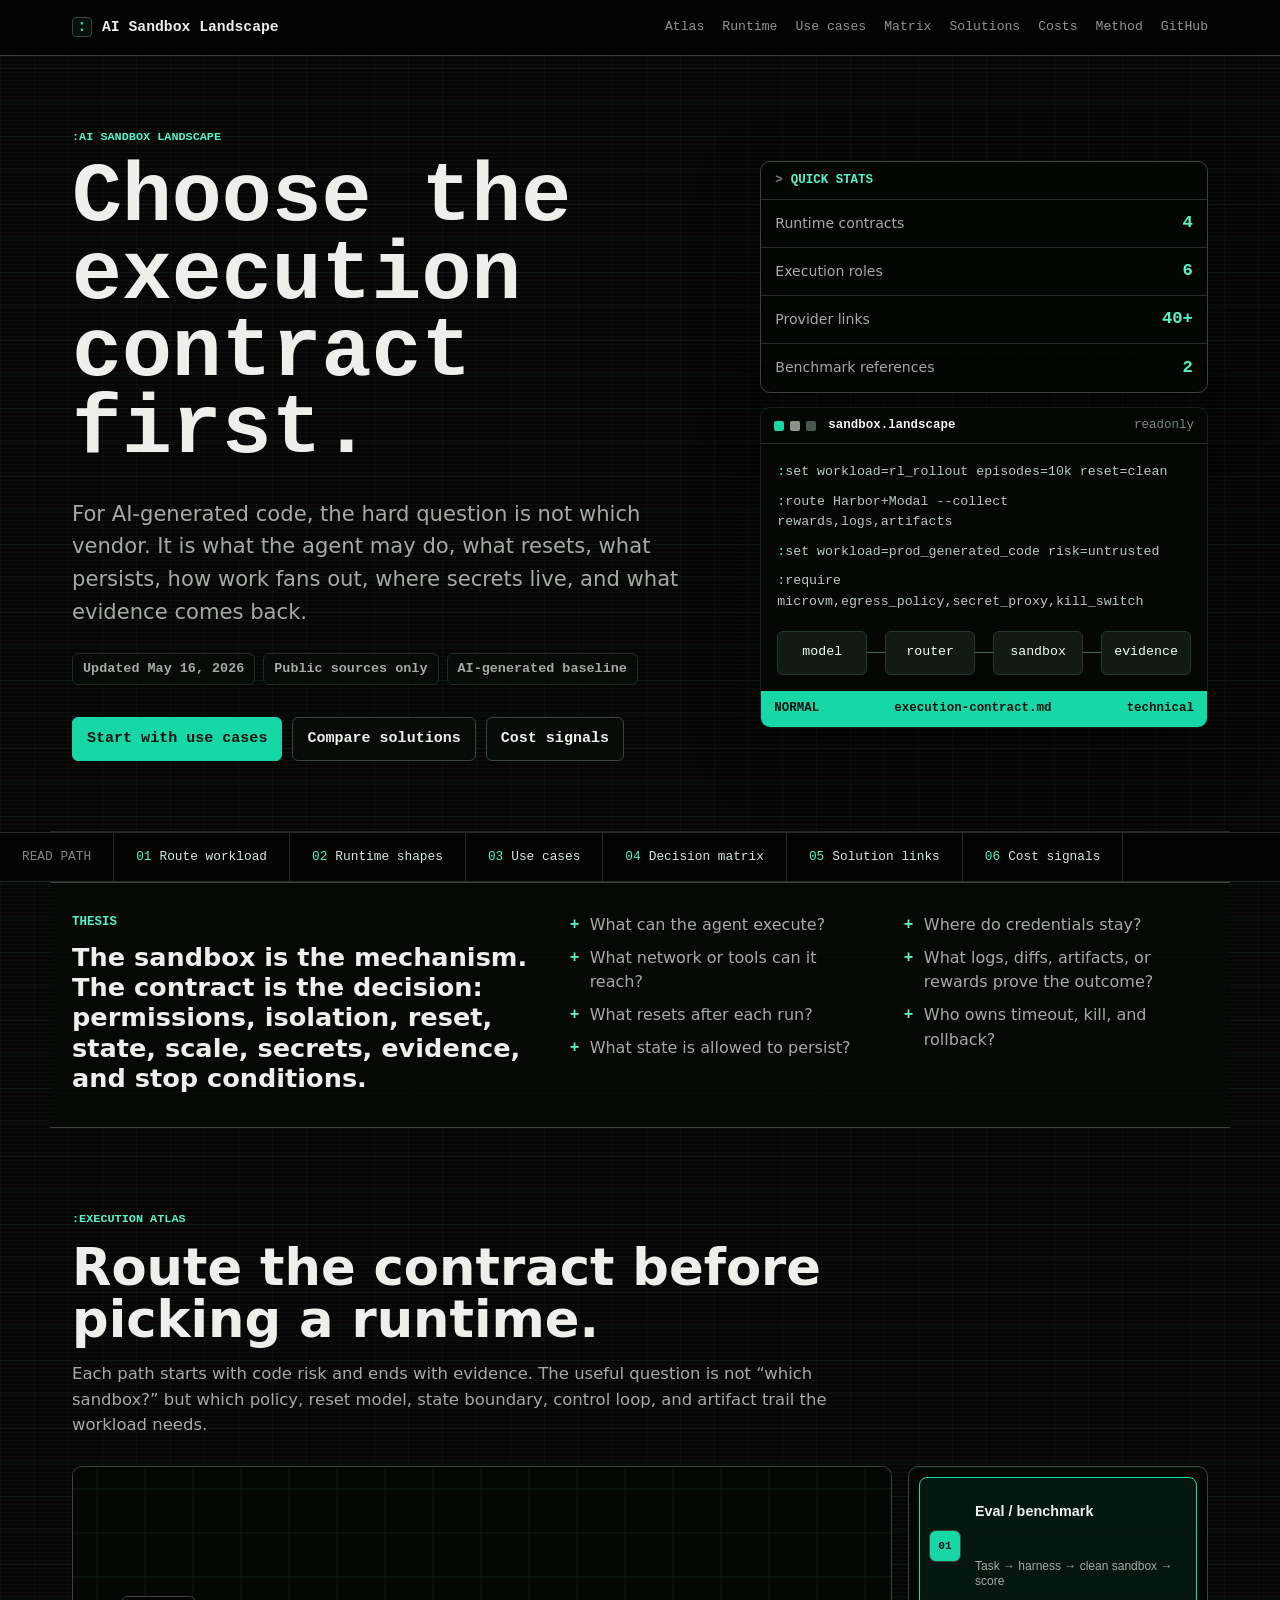
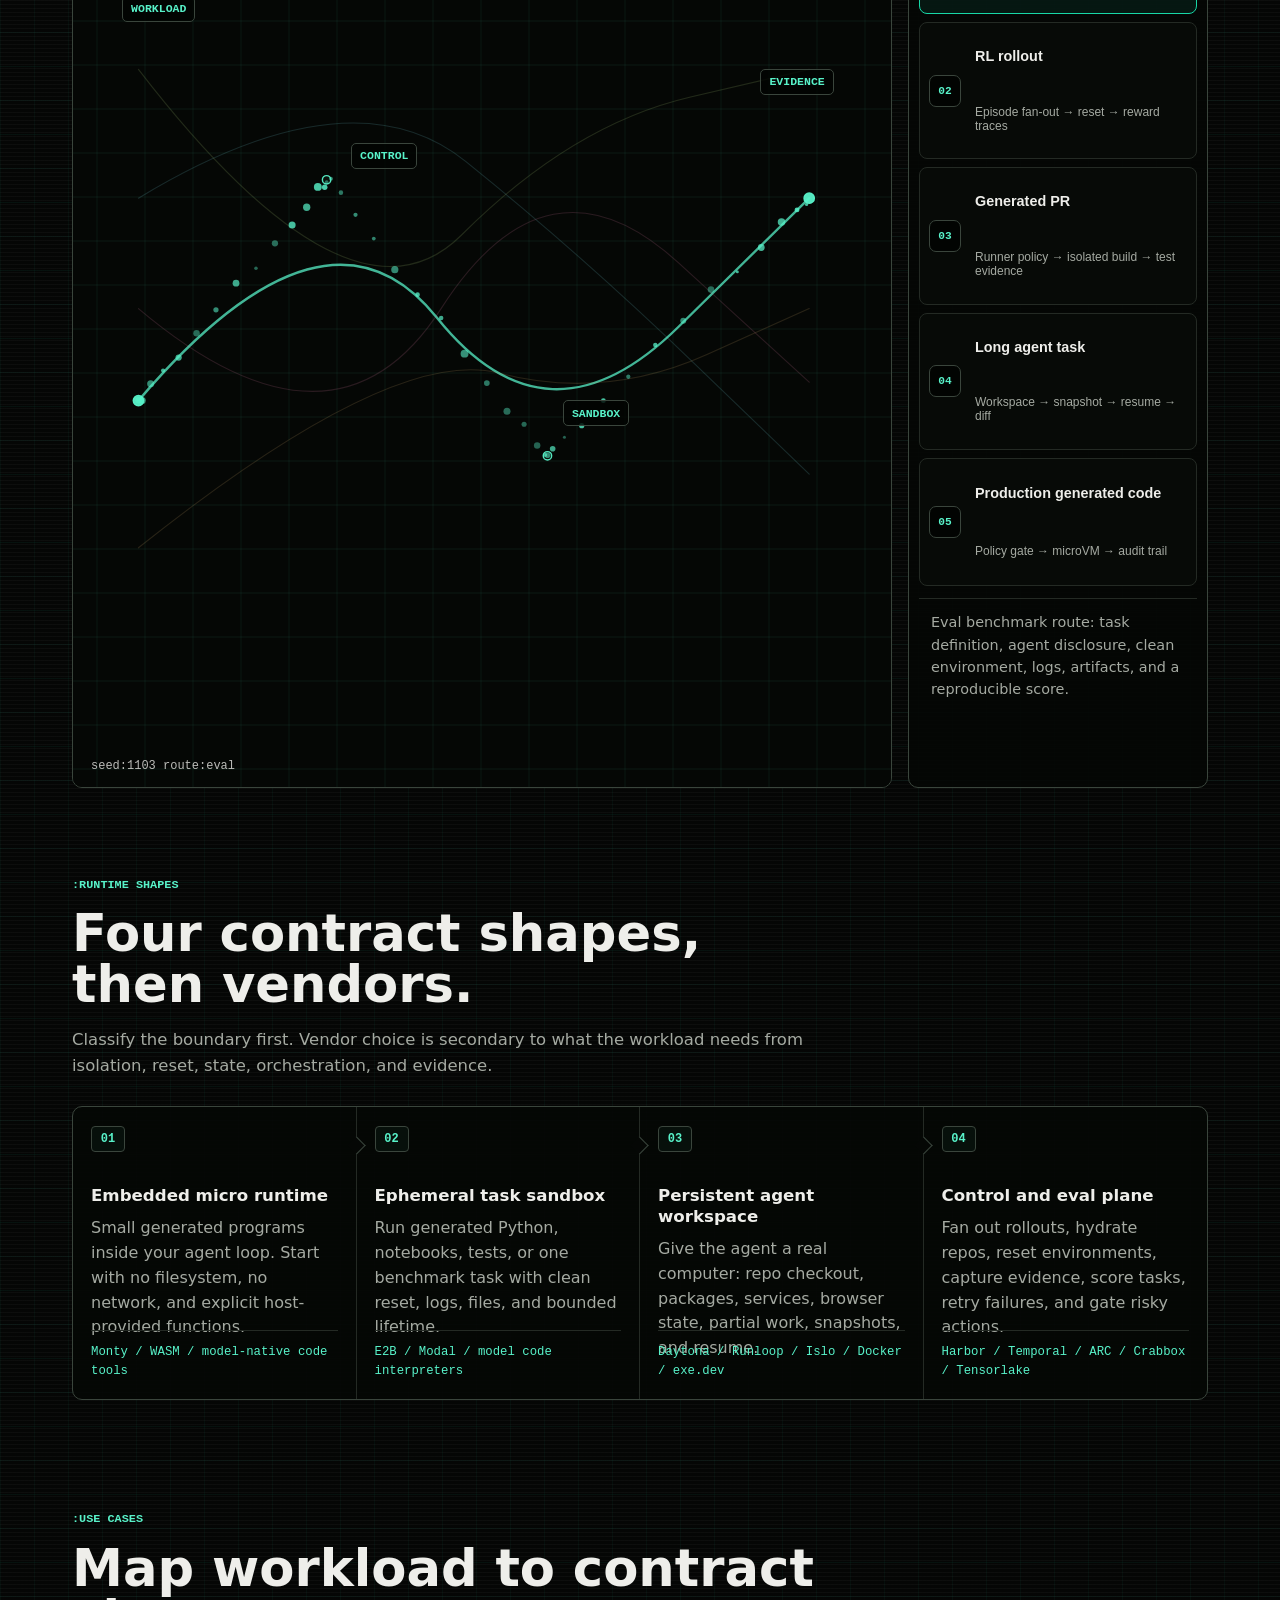
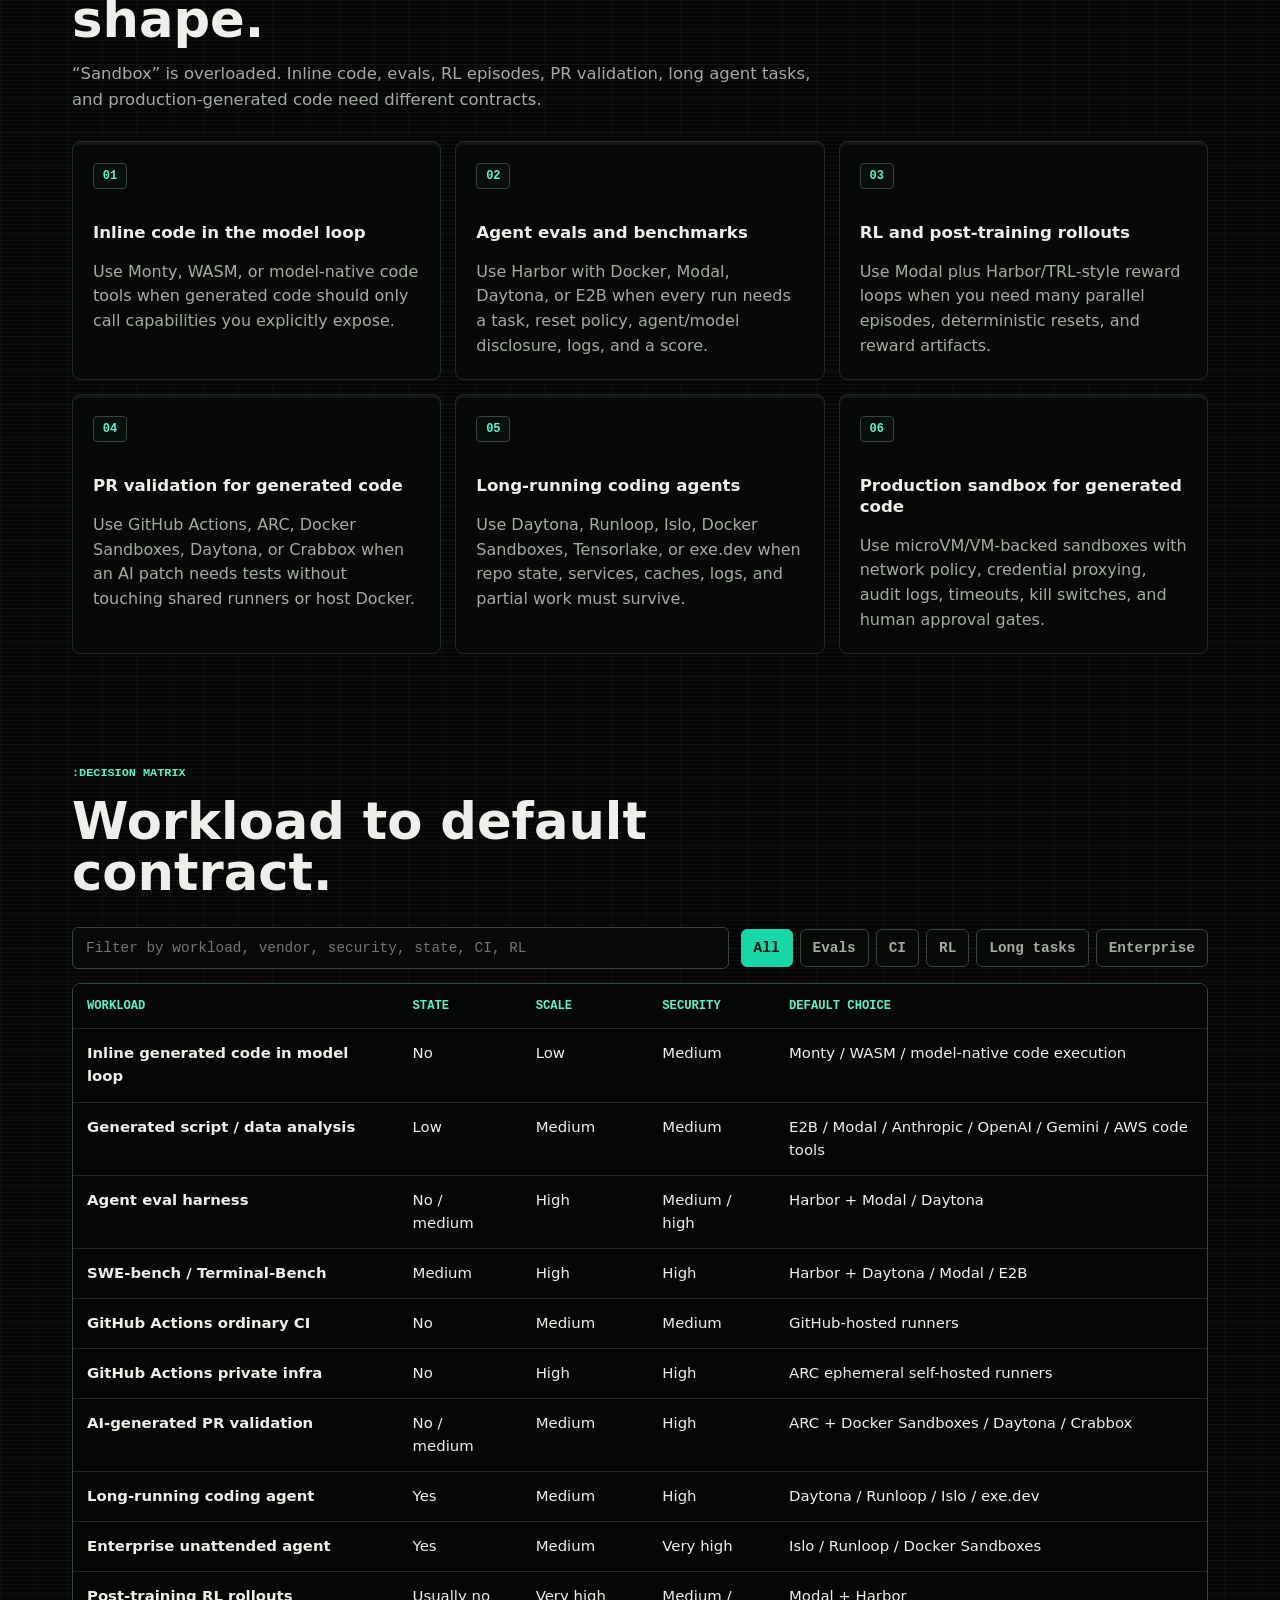
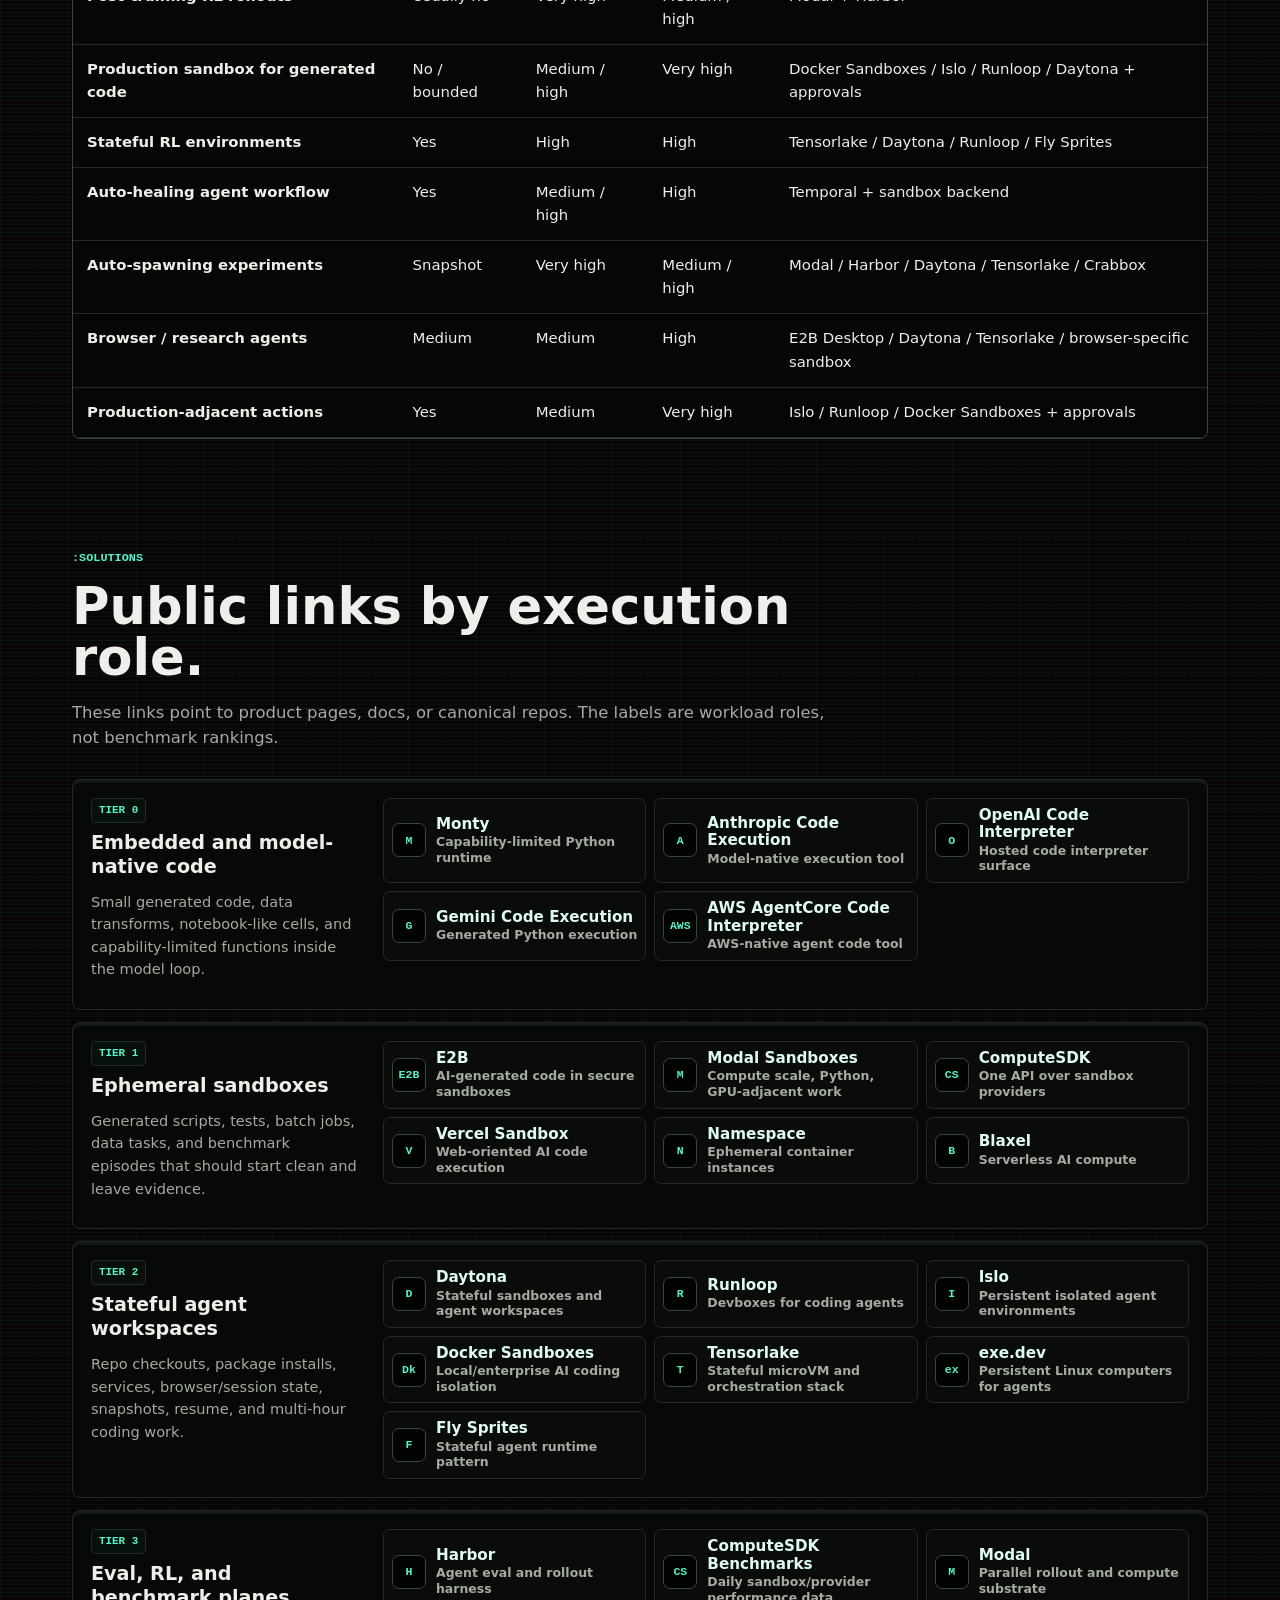
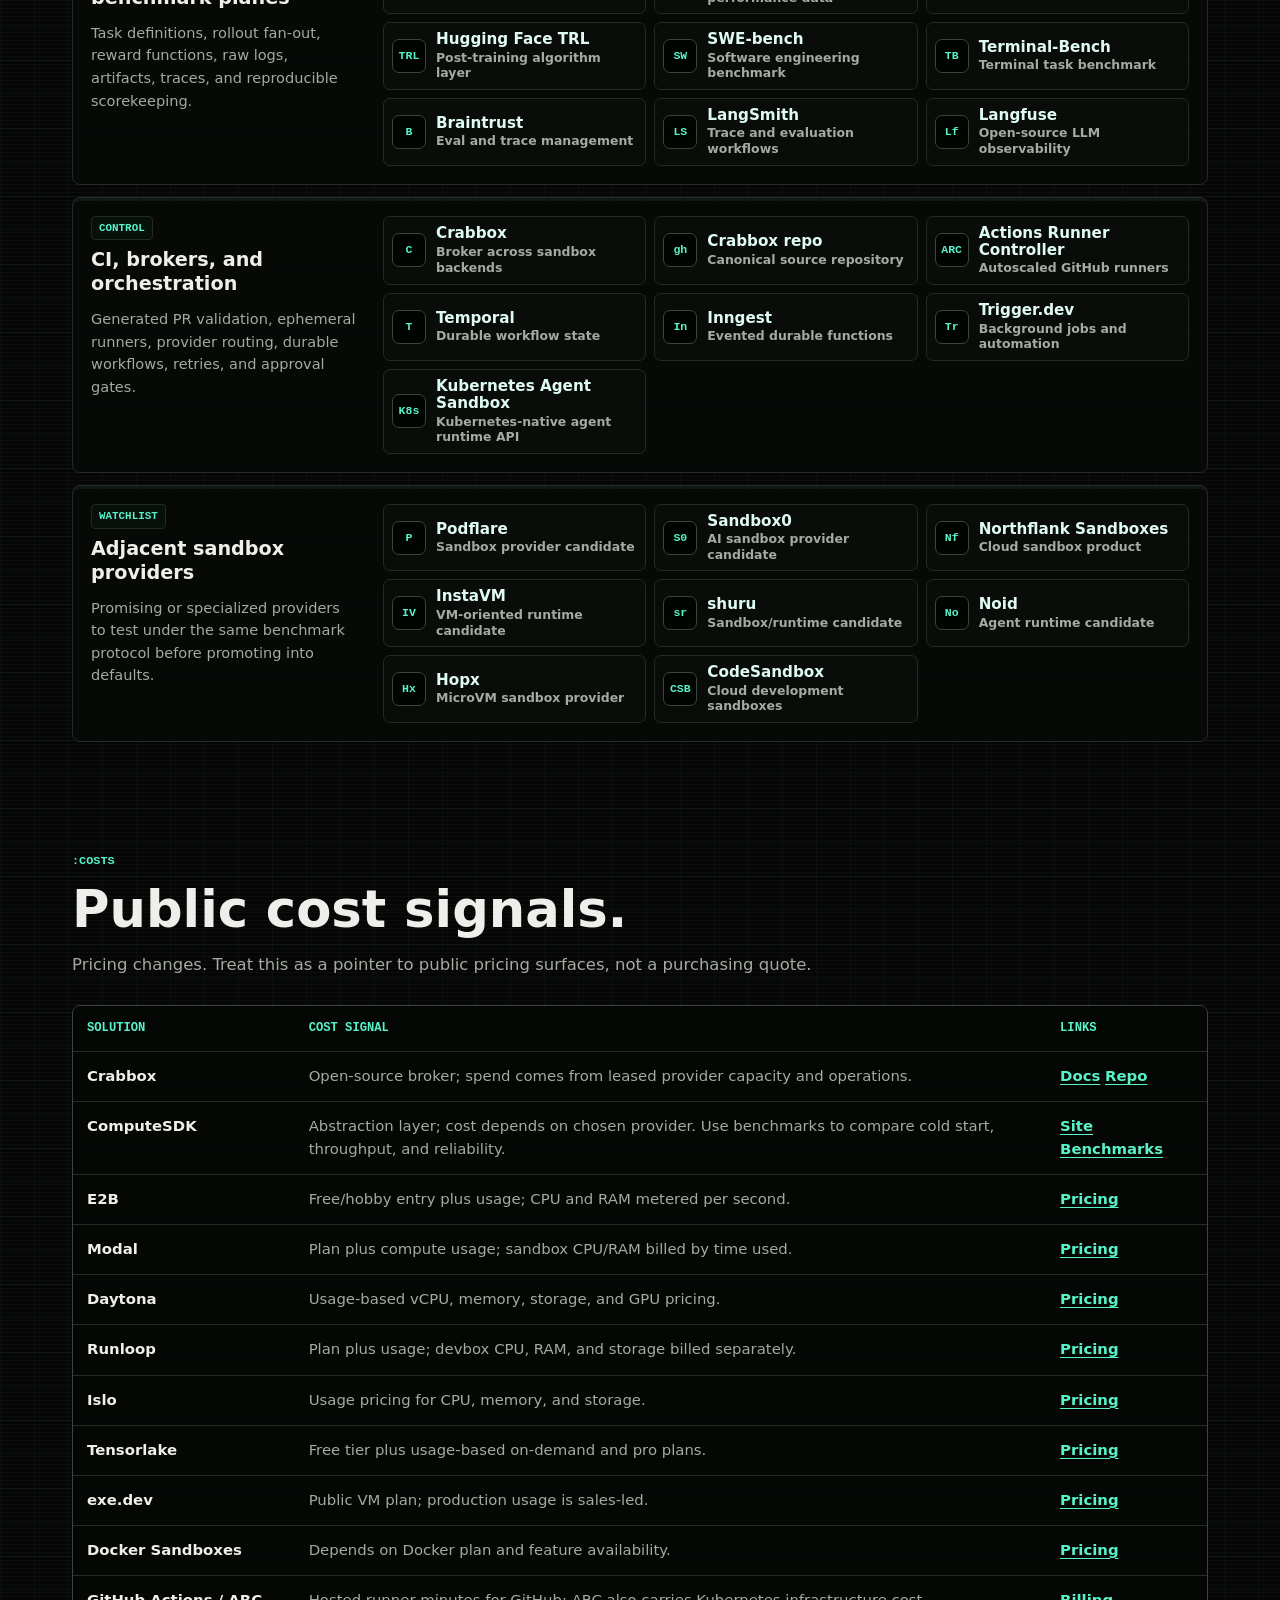
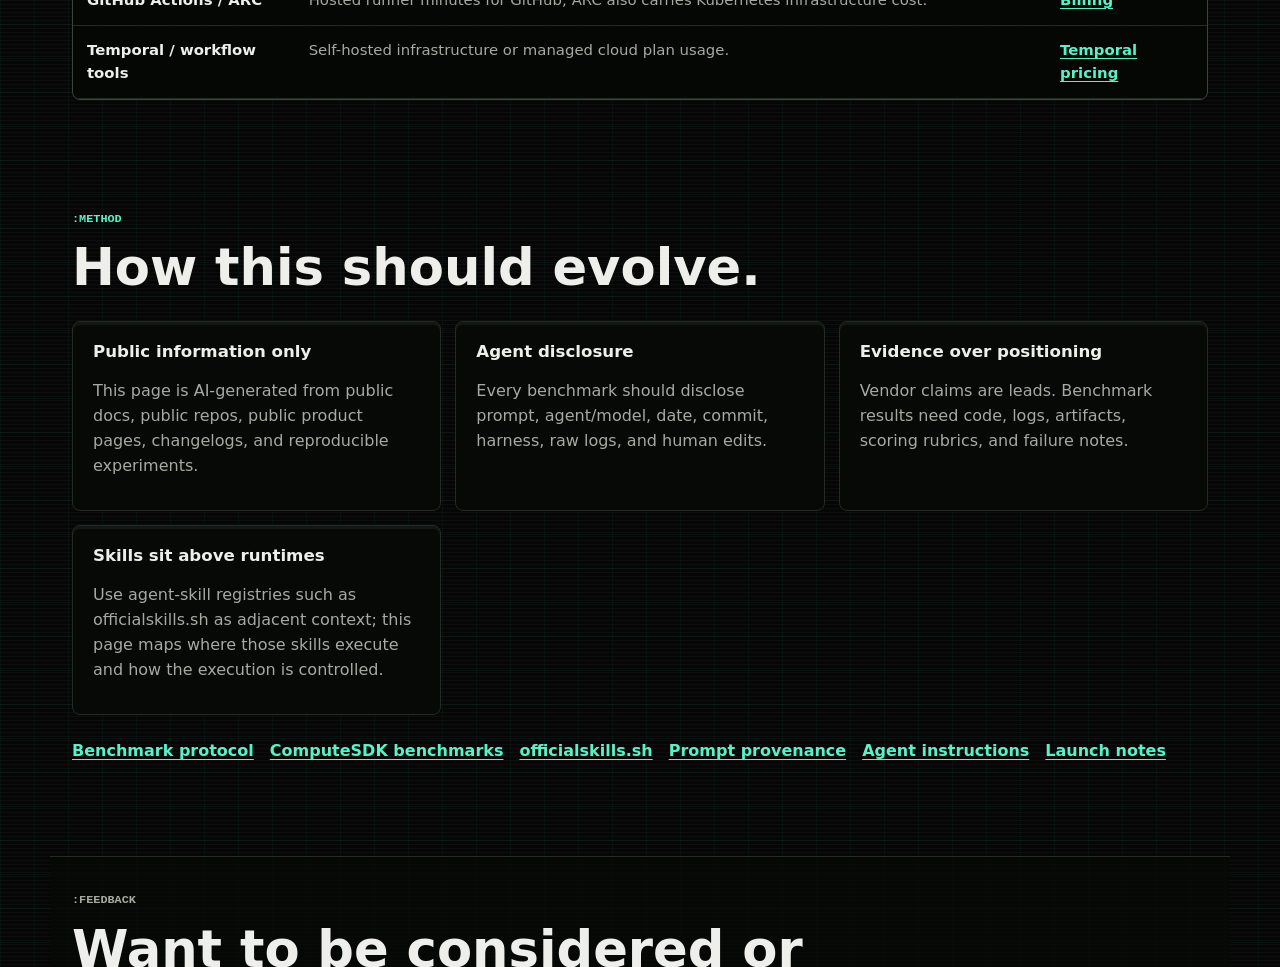
==== index.html @ 934322bd "Refine execution contract messaging" ====
<!doctype html>
<html lang="en">
  <head>
    <meta charset="utf-8">
    <meta name="viewport" content="width=device-width, initial-scale=1">
    <title>AI Sandbox Landscape</title>
    <meta
      name="description"
      content="A technical public-info guide to choosing AI sandbox infrastructure by execution contract: permissions, isolation, reset, state, scale, secrets, evidence, and stop conditions."
    >
    <meta property="og:title" content="AI Sandbox Landscape">
    <meta
      property="og:description"
      content="Choose the execution contract first: permissions, isolation, reset semantics, state, scale, secrets, evidence, and stop conditions."
    >
    <meta property="og:type" content="website">
    <meta name="twitter:card" content="summary_large_image">
    <meta name="theme-color" content="#050605">
    <link rel="icon" href="favicon.svg" type="image/svg+xml">
    <link rel="stylesheet" href="styles.css">
  </head>
  <body>
    <a class="skip-link" href="#use-cases">Skip to use cases</a>

    <header class="site-header">
      <nav class="nav" aria-label="Primary navigation">
        <a class="brand" href="#top" aria-label="AI Sandbox Landscape home">
          <span class="brand-mark" aria-hidden="true"></span>
          <span>AI Sandbox Landscape</span>
        </a>
        <div class="nav-links">
          <a href="#atlas">Atlas</a>
          <a href="#runtime-shapes">Runtime</a>
          <a href="#use-cases">Use cases</a>
          <a href="#matrix">Matrix</a>
          <a href="#solutions">Solutions</a>
          <a href="#costs">Costs</a>
          <a href="#method">Method</a>
          <a href="https://github.com/zozo123/sandbox-landscape" target="_blank" rel="noreferrer">GitHub</a>
        </div>
      </nav>
    </header>

    <main id="top">
      <section class="hero">
        <div class="hero-inner">
          <div class="hero-copy">
            <p class="kicker">AI Sandbox Landscape</p>
            <h1>Choose the execution contract first.</h1>
            <p class="lede">
              For AI-generated code, the hard question is not which vendor. It is what the
              agent may do, what resets, what persists, how work fans out, where secrets live,
              and what evidence comes back.
            </p>
            <div class="hero-meta" aria-label="Research scope">
              <span>Updated May 16, 2026</span>
              <span>Public sources only</span>
              <span>AI-generated baseline</span>
            </div>
            <div class="hero-actions" aria-label="Primary actions">
              <a class="button primary" href="#use-cases">Start with use cases</a>
              <a class="button" href="#solutions">Compare solutions</a>
              <a class="button" href="#costs">Cost signals</a>
            </div>
          </div>

          <div class="hero-side">
            <aside class="quick-panel" aria-label="Landscape stats">
              <div class="panel-title">Quick stats</div>
              <dl>
                <div>
                  <dt>Runtime contracts</dt>
                  <dd>4</dd>
                </div>
                <div>
                  <dt>Execution roles</dt>
                  <dd>6</dd>
                </div>
                <div>
                  <dt>Provider links</dt>
                  <dd>40+</dd>
                </div>
                <div>
                  <dt>Benchmark references</dt>
                  <dd>2</dd>
                </div>
              </dl>
            </aside>

            <aside class="hero-console" aria-label="Sandbox routing console">
              <div class="console-top">
                <span aria-hidden="true"></span>
                <strong>sandbox.landscape</strong>
                <em>readonly</em>
              </div>
              <div class="console-body">
                <p><span>:</span>set workload=rl_rollout episodes=10k reset=clean</p>
                <p><span>:</span>route Harbor+Modal --collect rewards,logs,artifacts</p>
                <p><span>:</span>set workload=prod_generated_code risk=untrusted</p>
                <p><span>:</span>require microvm,egress_policy,secret_proxy,kill_switch</p>
                <div class="console-graph" aria-hidden="true">
                  <span>model</span>
                  <i></i>
                  <span>router</span>
                  <i></i>
                  <span>sandbox</span>
                  <i></i>
                  <span>evidence</span>
                </div>
              </div>
              <div class="status-line">
                <span>NORMAL</span>
                <span>execution-contract.md</span>
                <span>technical</span>
              </div>
            </aside>
          </div>
        </div>
      </section>

      <section class="jump-strip" aria-label="Page route">
        <span>Read path</span>
        <a href="#atlas"><em>01</em> Route workload</a>
        <a href="#runtime-shapes"><em>02</em> Runtime shapes</a>
        <a href="#use-cases"><em>03</em> Use cases</a>
        <a href="#matrix"><em>04</em> Decision matrix</a>
        <a href="#solutions"><em>05</em> Solution links</a>
        <a href="#costs"><em>06</em> Cost signals</a>
      </section>

      <section class="principle">
        <div>
          <span>Thesis</span>
          <strong>The sandbox is the mechanism. The contract is the decision: permissions, isolation, reset, state, scale, secrets, evidence, and stop conditions.</strong>
        </div>
        <ul>
          <li>What can the agent execute?</li>
          <li>What network or tools can it reach?</li>
          <li>What resets after each run?</li>
          <li>What state is allowed to persist?</li>
          <li>Where do credentials stay?</li>
          <li>What logs, diffs, artifacts, or rewards prove the outcome?</li>
          <li>Who owns timeout, kill, and rollback?</li>
        </ul>
      </section>

      <section class="section atlas-section" id="atlas" aria-labelledby="atlas-title">
        <div class="section-heading">
          <p class="kicker">Execution atlas</p>
          <h2 id="atlas-title">Route the contract before picking a runtime.</h2>
          <p>Each path starts with code risk and ends with evidence. The useful question is not “which sandbox?” but which policy, reset model, state boundary, control loop, and artifact trail the workload needs.</p>
        </div>

        <div class="atlas-shell">
          <div class="atlas-visual">
            <canvas
              id="execution-atlas"
              width="1200"
              height="640"
              role="img"
              aria-label="Animated map showing workload routes through control, sandbox, and evidence layers."
            ></canvas>
            <div class="atlas-nodes" aria-hidden="true">
              <span class="atlas-node node-workload">workload</span>
              <span class="atlas-node node-control">control</span>
              <span class="atlas-node node-sandbox">sandbox</span>
              <span class="atlas-node node-evidence">evidence</span>
            </div>
          </div>

          <div class="atlas-controls" aria-label="Execution atlas routes">
            <button class="atlas-route active" type="button" data-route="eval" aria-pressed="true">
              <span>01</span>
              <strong>Eval / benchmark</strong>
              <small>Task → harness → clean sandbox → score</small>
            </button>
            <button class="atlas-route" type="button" data-route="rl" aria-pressed="false">
              <span>02</span>
              <strong>RL rollout</strong>
              <small>Episode fan-out → reset → reward traces</small>
            </button>
            <button class="atlas-route" type="button" data-route="pr" aria-pressed="false">
              <span>03</span>
              <strong>Generated PR</strong>
              <small>Runner policy → isolated build → test evidence</small>
            </button>
            <button class="atlas-route" type="button" data-route="long" aria-pressed="false">
              <span>04</span>
              <strong>Long agent task</strong>
              <small>Workspace → snapshot → resume → diff</small>
            </button>
            <button class="atlas-route" type="button" data-route="prod" aria-pressed="false">
              <span>05</span>
              <strong>Production generated code</strong>
              <small>Policy gate → microVM → audit trail</small>
            </button>
            <p id="atlas-summary" class="atlas-summary" aria-live="polite">
              Eval benchmark route: task definition, agent disclosure, clean environment, logs, artifacts, and a reproducible score.
            </p>
          </div>
        </div>
      </section>

      <section class="section compact-section" id="runtime-shapes" aria-labelledby="runtime-shapes-title">
        <div class="section-heading">
          <p class="kicker">Runtime shapes</p>
          <h2 id="runtime-shapes-title">Four contract shapes, then vendors.</h2>
          <p>Classify the boundary first. Vendor choice is secondary to what the workload needs from isolation, reset, state, orchestration, and evidence.</p>
        </div>

        <div class="runtime-map" aria-label="Sandbox category map">
          <article>
            <span class="node-label">01</span>
            <h3>Embedded micro runtime</h3>
            <p>Small generated programs inside your agent loop. Start with no filesystem, no network, and explicit host-provided functions.</p>
            <code>Monty / WASM / model-native code tools</code>
          </article>
          <article>
            <span class="node-label">02</span>
            <h3>Ephemeral task sandbox</h3>
            <p>Run generated Python, notebooks, tests, or one benchmark task with clean reset, logs, files, and bounded lifetime.</p>
            <code>E2B / Modal / model code interpreters</code>
          </article>
          <article>
            <span class="node-label">03</span>
            <h3>Persistent agent workspace</h3>
            <p>Give the agent a real computer: repo checkout, packages, services, browser state, partial work, snapshots, and resume.</p>
            <code>Daytona / Runloop / Islo / Docker / exe.dev</code>
          </article>
          <article>
            <span class="node-label">04</span>
            <h3>Control and eval plane</h3>
            <p>Fan out rollouts, hydrate repos, reset environments, capture evidence, score tasks, retry failures, and gate risky actions.</p>
            <code>Harbor / Temporal / ARC / Crabbox / Tensorlake</code>
          </article>
        </div>
      </section>

      <section class="section" id="use-cases" aria-labelledby="use-cases-title">
        <div class="section-heading">
          <p class="kicker">Use cases</p>
          <h2 id="use-cases-title">Map workload to contract shape.</h2>
          <p>“Sandbox” is overloaded. Inline code, evals, RL episodes, PR validation, long agent tasks, and production-generated code need different contracts.</p>
        </div>

        <div class="use-case-grid">
          <article>
            <span>01</span>
            <h3>Inline code in the model loop</h3>
            <p>Use Monty, WASM, or model-native code tools when generated code should only call capabilities you explicitly expose.</p>
          </article>
          <article>
            <span>02</span>
            <h3>Agent evals and benchmarks</h3>
            <p>Use Harbor with Docker, Modal, Daytona, or E2B when every run needs a task, reset policy, agent/model disclosure, logs, and a score.</p>
          </article>
          <article>
            <span>03</span>
            <h3>RL and post-training rollouts</h3>
            <p>Use Modal plus Harbor/TRL-style reward loops when you need many parallel episodes, deterministic resets, and reward artifacts.</p>
          </article>
          <article>
            <span>04</span>
            <h3>PR validation for generated code</h3>
            <p>Use GitHub Actions, ARC, Docker Sandboxes, Daytona, or Crabbox when an AI patch needs tests without touching shared runners or host Docker.</p>
          </article>
          <article>
            <span>05</span>
            <h3>Long-running coding agents</h3>
            <p>Use Daytona, Runloop, Islo, Docker Sandboxes, Tensorlake, or exe.dev when repo state, services, caches, logs, and partial work must survive.</p>
          </article>
          <article>
            <span>06</span>
            <h3>Production sandbox for generated code</h3>
            <p>Use microVM/VM-backed sandboxes with network policy, credential proxying, audit logs, timeouts, kill switches, and human approval gates.</p>
          </article>
        </div>
      </section>

      <section class="section" id="matrix" aria-labelledby="matrix-title">
        <div class="section-heading">
          <p class="kicker">Decision matrix</p>
          <h2 id="matrix-title">Workload to default contract.</h2>
        </div>

        <div class="matrix-controls" aria-label="Matrix controls">
          <label class="search-label" for="matrix-search">Filter</label>
          <input id="matrix-search" type="search" placeholder="Filter by workload, vendor, security, state, CI, RL">
          <div class="filter-buttons" role="group" aria-label="Preset filters">
            <button class="filter active" type="button" data-filter="all" aria-pressed="true">All</button>
            <button class="filter" type="button" data-filter="eval" aria-pressed="false">Evals</button>
            <button class="filter" type="button" data-filter="ci" aria-pressed="false">CI</button>
            <button class="filter" type="button" data-filter="rl" aria-pressed="false">RL</button>
            <button class="filter" type="button" data-filter="long" aria-pressed="false">Long tasks</button>
            <button class="filter" type="button" data-filter="enterprise" aria-pressed="false">Enterprise</button>
          </div>
        </div>

        <div class="table-wrap" tabindex="0" aria-label="Scrollable workload decision matrix">
          <table class="decision-table">
            <thead>
              <tr>
                <th scope="col">Workload</th>
                <th scope="col">State</th>
                <th scope="col">Scale</th>
                <th scope="col">Security</th>
                <th scope="col">Default choice</th>
              </tr>
            </thead>
            <tbody id="matrix-body">
              <tr data-tags="code interpreter wasm">
                <td>Inline generated code in model loop</td>
                <td>No</td>
                <td>Low</td>
                <td>Medium</td>
                <td>Monty / WASM / model-native code execution</td>
              </tr>
              <tr data-tags="code interpreter data analysis">
                <td>Generated script / data analysis</td>
                <td>Low</td>
                <td>Medium</td>
                <td>Medium</td>
                <td>E2B / Modal / Anthropic / OpenAI / Gemini / AWS code tools</td>
              </tr>
              <tr data-tags="eval agent benchmark harbor modal daytona">
                <td>Agent eval harness</td>
                <td>No / medium</td>
                <td>High</td>
                <td>Medium / high</td>
                <td>Harbor + Modal / Daytona</td>
              </tr>
              <tr data-tags="eval swe terminal bench">
                <td>SWE-bench / Terminal-Bench</td>
                <td>Medium</td>
                <td>High</td>
                <td>High</td>
                <td>Harbor + Daytona / Modal / E2B</td>
              </tr>
              <tr data-tags="ci github actions">
                <td>GitHub Actions ordinary CI</td>
                <td>No</td>
                <td>Medium</td>
                <td>Medium</td>
                <td>GitHub-hosted runners</td>
              </tr>
              <tr data-tags="ci github actions arc private">
                <td>GitHub Actions private infra</td>
                <td>No</td>
                <td>High</td>
                <td>High</td>
                <td>ARC ephemeral self-hosted runners</td>
              </tr>
              <tr data-tags="ci pr validation docker daytona crabbox">
                <td>AI-generated PR validation</td>
                <td>No / medium</td>
                <td>Medium</td>
                <td>High</td>
                <td>ARC + Docker Sandboxes / Daytona / Crabbox</td>
              </tr>
              <tr data-tags="long coding agent daytona runloop islo exe">
                <td>Long-running coding agent</td>
                <td>Yes</td>
                <td>Medium</td>
                <td>High</td>
                <td>Daytona / Runloop / Islo / exe.dev</td>
              </tr>
              <tr data-tags="enterprise unattended agent islo runloop docker">
                <td>Enterprise unattended agent</td>
                <td>Yes</td>
                <td>Medium</td>
                <td>Very high</td>
                <td>Islo / Runloop / Docker Sandboxes</td>
              </tr>
              <tr data-tags="rl post training rollout modal harbor">
                <td>Post-training RL rollouts</td>
                <td>Usually no</td>
                <td>Very high</td>
                <td>Medium / high</td>
                <td>Modal + Harbor</td>
              </tr>
              <tr data-tags="enterprise production generated code sandbox egress secrets microvm">
                <td>Production sandbox for generated code</td>
                <td>No / bounded</td>
                <td>Medium / high</td>
                <td>Very high</td>
                <td>Docker Sandboxes / Islo / Runloop / Daytona + approvals</td>
              </tr>
              <tr data-tags="rl stateful tensorlake daytona runloop fly sprites">
                <td>Stateful RL environments</td>
                <td>Yes</td>
                <td>High</td>
                <td>High</td>
                <td>Tensorlake / Daytona / Runloop / Fly Sprites</td>
              </tr>
              <tr data-tags="long auto healing temporal">
                <td>Auto-healing agent workflow</td>
                <td>Yes</td>
                <td>Medium / high</td>
                <td>High</td>
                <td>Temporal + sandbox backend</td>
              </tr>
              <tr data-tags="eval rl spawning experiments modal harbor daytona tensorlake crabbox">
                <td>Auto-spawning experiments</td>
                <td>Snapshot</td>
                <td>Very high</td>
                <td>Medium / high</td>
                <td>Modal / Harbor / Daytona / Tensorlake / Crabbox</td>
              </tr>
              <tr data-tags="long browser research e2b desktop daytona tensorlake">
                <td>Browser / research agents</td>
                <td>Medium</td>
                <td>Medium</td>
                <td>High</td>
                <td>E2B Desktop / Daytona / Tensorlake / browser-specific sandbox</td>
              </tr>
              <tr data-tags="enterprise production adjacent approvals">
                <td>Production-adjacent actions</td>
                <td>Yes</td>
                <td>Medium</td>
                <td>Very high</td>
                <td>Islo / Runloop / Docker Sandboxes + approvals</td>
              </tr>
            </tbody>
          </table>
        </div>
      </section>

      <section class="section" id="solutions" aria-labelledby="solutions-title">
        <div class="section-heading">
          <p class="kicker">Solutions</p>
          <h2 id="solutions-title">Public links by execution role.</h2>
          <p>These links point to product pages, docs, or canonical repos. The labels are workload roles, not benchmark rankings.</p>
        </div>

        <div class="solution-grid">
          <article>
            <span class="tier-label">Tier 0</span>
            <h3>Embedded and model-native code</h3>
            <p>Small generated code, data transforms, notebook-like cells, and capability-limited functions inside the model loop.</p>
            <div class="vendor-list">
              <a class="vendor-item" href="https://pydantic.dev/articles/pydantic-monty" target="_blank" rel="noreferrer">
                <span class="vendor-mark">M</span>
                <span class="vendor-text"><strong>Monty</strong><small>Capability-limited Python runtime</small></span>
              </a>
              <a class="vendor-item" href="https://docs.anthropic.com/en/docs/agents-and-tools/tool-use/code-execution-tool" target="_blank" rel="noreferrer">
                <span class="vendor-mark">A</span>
                <span class="vendor-text"><strong>Anthropic Code Execution</strong><small>Model-native execution tool</small></span>
              </a>
              <a class="vendor-item" href="https://platform.openai.com/docs/guides/tools-code-interpreter" target="_blank" rel="noreferrer">
                <span class="vendor-mark">O</span>
                <span class="vendor-text"><strong>OpenAI Code Interpreter</strong><small>Hosted code interpreter surface</small></span>
              </a>
              <a class="vendor-item" href="https://ai.google.dev/gemini-api/docs/code-execution" target="_blank" rel="noreferrer">
                <span class="vendor-mark">G</span>
                <span class="vendor-text"><strong>Gemini Code Execution</strong><small>Generated Python execution</small></span>
              </a>
              <a class="vendor-item" href="https://docs.aws.amazon.com/bedrock-agentcore/latest/devguide/code-interpreter-tool.html" target="_blank" rel="noreferrer">
                <span class="vendor-mark">AWS</span>
                <span class="vendor-text"><strong>AWS AgentCore Code Interpreter</strong><small>AWS-native agent code tool</small></span>
              </a>
            </div>
          </article>

          <article>
            <span class="tier-label">Tier 1</span>
            <h3>Ephemeral sandboxes</h3>
            <p>Generated scripts, tests, batch jobs, data tasks, and benchmark episodes that should start clean and leave evidence.</p>
            <div class="vendor-list">
              <a class="vendor-item" href="https://e2b.dev/" target="_blank" rel="noreferrer">
                <span class="vendor-mark">E2B</span>
                <span class="vendor-text"><strong>E2B</strong><small>AI-generated code in secure sandboxes</small></span>
              </a>
              <a class="vendor-item" href="https://modal.com/products/sandboxes" target="_blank" rel="noreferrer">
                <span class="vendor-mark">M</span>
                <span class="vendor-text"><strong>Modal Sandboxes</strong><small>Compute scale, Python, GPU-adjacent work</small></span>
              </a>
              <a class="vendor-item" href="https://www.computesdk.com/" target="_blank" rel="noreferrer">
                <span class="vendor-mark">CS</span>
                <span class="vendor-text"><strong>ComputeSDK</strong><small>One API over sandbox providers</small></span>
              </a>
              <a class="vendor-item" href="https://www.computesdk.com/providers/vercel/" target="_blank" rel="noreferrer">
                <span class="vendor-mark">V</span>
                <span class="vendor-text"><strong>Vercel Sandbox</strong><small>Web-oriented AI code execution</small></span>
              </a>
              <a class="vendor-item" href="https://www.computesdk.com/providers/namespace/" target="_blank" rel="noreferrer">
                <span class="vendor-mark">N</span>
                <span class="vendor-text"><strong>Namespace</strong><small>Ephemeral container instances</small></span>
              </a>
              <a class="vendor-item" href="https://www.computesdk.com/providers/blaxel/" target="_blank" rel="noreferrer">
                <span class="vendor-mark">B</span>
                <span class="vendor-text"><strong>Blaxel</strong><small>Serverless AI compute</small></span>
              </a>
            </div>
          </article>

          <article>
            <span class="tier-label">Tier 2</span>
            <h3>Stateful agent workspaces</h3>
            <p>Repo checkouts, package installs, services, browser/session state, snapshots, resume, and multi-hour coding work.</p>
            <div class="vendor-list">
              <a class="vendor-item" href="https://www.daytona.io/" target="_blank" rel="noreferrer">
                <span class="vendor-mark">D</span>
                <span class="vendor-text"><strong>Daytona</strong><small>Stateful sandboxes and agent workspaces</small></span>
              </a>
              <a class="vendor-item" href="https://www.runloop.ai/" target="_blank" rel="noreferrer">
                <span class="vendor-mark">R</span>
                <span class="vendor-text"><strong>Runloop</strong><small>Devboxes for coding agents</small></span>
              </a>
              <a class="vendor-item" href="https://islo.dev/" target="_blank" rel="noreferrer">
                <span class="vendor-mark">I</span>
                <span class="vendor-text"><strong>Islo</strong><small>Persistent isolated agent environments</small></span>
              </a>
              <a class="vendor-item" href="https://docs.docker.com/ai/sandboxes/" target="_blank" rel="noreferrer">
                <span class="vendor-mark">Dk</span>
                <span class="vendor-text"><strong>Docker Sandboxes</strong><small>Local/enterprise AI coding isolation</small></span>
              </a>
              <a class="vendor-item" href="https://www.tensorlake.ai/" target="_blank" rel="noreferrer">
                <span class="vendor-mark">T</span>
                <span class="vendor-text"><strong>Tensorlake</strong><small>Stateful microVM and orchestration stack</small></span>
              </a>
              <a class="vendor-item" href="https://exe.dev/" target="_blank" rel="noreferrer">
                <span class="vendor-mark">ex</span>
                <span class="vendor-text"><strong>exe.dev</strong><small>Persistent Linux computers for agents</small></span>
              </a>
              <a class="vendor-item" href="https://sprites.dev/" target="_blank" rel="noreferrer">
                <span class="vendor-mark">F</span>
                <span class="vendor-text"><strong>Fly Sprites</strong><small>Stateful agent runtime pattern</small></span>
              </a>
            </div>
          </article>

          <article>
            <span class="tier-label">Tier 3</span>
            <h3>Eval, RL, and benchmark planes</h3>
            <p>Task definitions, rollout fan-out, reward functions, raw logs, artifacts, traces, and reproducible scorekeeping.</p>
            <div class="vendor-list">
              <a class="vendor-item" href="https://github.com/harbor-framework/harbor" target="_blank" rel="noreferrer">
                <span class="vendor-mark">H</span>
                <span class="vendor-text"><strong>Harbor</strong><small>Agent eval and rollout harness</small></span>
              </a>
              <a class="vendor-item" href="https://www.computesdk.com/benchmarks/" target="_blank" rel="noreferrer">
                <span class="vendor-mark">CS</span>
                <span class="vendor-text"><strong>ComputeSDK Benchmarks</strong><small>Daily sandbox/provider performance data</small></span>
              </a>
              <a class="vendor-item" href="https://modal.com/" target="_blank" rel="noreferrer">
                <span class="vendor-mark">M</span>
                <span class="vendor-text"><strong>Modal</strong><small>Parallel rollout and compute substrate</small></span>
              </a>
              <a class="vendor-item" href="https://huggingface.co/docs/trl/index" target="_blank" rel="noreferrer">
                <span class="vendor-mark">TRL</span>
                <span class="vendor-text"><strong>Hugging Face TRL</strong><small>Post-training algorithm layer</small></span>
              </a>
              <a class="vendor-item" href="https://www.swebench.com/" target="_blank" rel="noreferrer">
                <span class="vendor-mark">SW</span>
                <span class="vendor-text"><strong>SWE-bench</strong><small>Software engineering benchmark</small></span>
              </a>
              <a class="vendor-item" href="https://www.tbench.ai/" target="_blank" rel="noreferrer">
                <span class="vendor-mark">TB</span>
                <span class="vendor-text"><strong>Terminal-Bench</strong><small>Terminal task benchmark</small></span>
              </a>
              <a class="vendor-item" href="https://www.braintrust.dev/" target="_blank" rel="noreferrer">
                <span class="vendor-mark">B</span>
                <span class="vendor-text"><strong>Braintrust</strong><small>Eval and trace management</small></span>
              </a>
              <a class="vendor-item" href="https://www.langchain.com/langsmith" target="_blank" rel="noreferrer">
                <span class="vendor-mark">LS</span>
                <span class="vendor-text"><strong>LangSmith</strong><small>Trace and evaluation workflows</small></span>
              </a>
              <a class="vendor-item" href="https://langfuse.com/" target="_blank" rel="noreferrer">
                <span class="vendor-mark">Lf</span>
                <span class="vendor-text"><strong>Langfuse</strong><small>Open-source LLM observability</small></span>
              </a>
            </div>
          </article>

          <article>
            <span class="tier-label">Control</span>
            <h3>CI, brokers, and orchestration</h3>
            <p>Generated PR validation, ephemeral runners, provider routing, durable workflows, retries, and approval gates.</p>
            <div class="vendor-list">
              <a class="vendor-item" href="https://crabbox.sh/" target="_blank" rel="noreferrer">
                <span class="vendor-mark">C</span>
                <span class="vendor-text"><strong>Crabbox</strong><small>Broker across sandbox backends</small></span>
              </a>
              <a class="vendor-item" href="https://github.com/openclaw/crabbox" target="_blank" rel="noreferrer">
                <span class="vendor-mark">gh</span>
                <span class="vendor-text"><strong>Crabbox repo</strong><small>Canonical source repository</small></span>
              </a>
              <a class="vendor-item" href="https://docs.github.com/en/actions/concepts/runners/actions-runner-controller" target="_blank" rel="noreferrer">
                <span class="vendor-mark">ARC</span>
                <span class="vendor-text"><strong>Actions Runner Controller</strong><small>Autoscaled GitHub runners</small></span>
              </a>
              <a class="vendor-item" href="https://temporal.io/" target="_blank" rel="noreferrer">
                <span class="vendor-mark">T</span>
                <span class="vendor-text"><strong>Temporal</strong><small>Durable workflow state</small></span>
              </a>
              <a class="vendor-item" href="https://www.inngest.com/" target="_blank" rel="noreferrer">
                <span class="vendor-mark">In</span>
                <span class="vendor-text"><strong>Inngest</strong><small>Evented durable functions</small></span>
              </a>
              <a class="vendor-item" href="https://trigger.dev/" target="_blank" rel="noreferrer">
                <span class="vendor-mark">Tr</span>
                <span class="vendor-text"><strong>Trigger.dev</strong><small>Background jobs and automation</small></span>
              </a>
              <a class="vendor-item" href="https://agent-sandbox.sigs.k8s.io/docs/" target="_blank" rel="noreferrer">
                <span class="vendor-mark">K8s</span>
                <span class="vendor-text"><strong>Kubernetes Agent Sandbox</strong><small>Kubernetes-native agent runtime API</small></span>
              </a>
            </div>
          </article>

          <article>
            <span class="tier-label">Watchlist</span>
            <h3>Adjacent sandbox providers</h3>
            <p>Promising or specialized providers to test under the same benchmark protocol before promoting into defaults.</p>
            <div class="vendor-list">
              <a class="vendor-item" href="https://podflare.ai/" target="_blank" rel="noreferrer">
                <span class="vendor-mark">P</span>
                <span class="vendor-text"><strong>Podflare</strong><small>Sandbox provider candidate</small></span>
              </a>
              <a class="vendor-item" href="https://sandbox0.ai/" target="_blank" rel="noreferrer">
                <span class="vendor-mark">S0</span>
                <span class="vendor-text"><strong>Sandbox0</strong><small>AI sandbox provider candidate</small></span>
              </a>
              <a class="vendor-item" href="https://northflank.com/product/sandboxes" target="_blank" rel="noreferrer">
                <span class="vendor-mark">Nf</span>
                <span class="vendor-text"><strong>Northflank Sandboxes</strong><small>Cloud sandbox product</small></span>
              </a>
              <a class="vendor-item" href="https://instavm.io/" target="_blank" rel="noreferrer">
                <span class="vendor-mark">IV</span>
                <span class="vendor-text"><strong>InstaVM</strong><small>VM-oriented runtime candidate</small></span>
              </a>
              <a class="vendor-item" href="https://shuru.run/" target="_blank" rel="noreferrer">
                <span class="vendor-mark">sr</span>
                <span class="vendor-text"><strong>shuru</strong><small>Sandbox/runtime candidate</small></span>
              </a>
              <a class="vendor-item" href="https://www.noid.one/" target="_blank" rel="noreferrer">
                <span class="vendor-mark">No</span>
                <span class="vendor-text"><strong>Noid</strong><small>Agent runtime candidate</small></span>
              </a>
              <a class="vendor-item" href="https://www.computesdk.com/providers/hopx/" target="_blank" rel="noreferrer">
                <span class="vendor-mark">Hx</span>
                <span class="vendor-text"><strong>Hopx</strong><small>MicroVM sandbox provider</small></span>
              </a>
              <a class="vendor-item" href="https://www.computesdk.com/providers/codesandbox/" target="_blank" rel="noreferrer">
                <span class="vendor-mark">CSB</span>
                <span class="vendor-text"><strong>CodeSandbox</strong><small>Cloud development sandboxes</small></span>
              </a>
            </div>
          </article>
        </div>
      </section>

      <section class="section" id="costs" aria-labelledby="costs-title">
        <div class="section-heading">
          <p class="kicker">Costs</p>
          <h2 id="costs-title">Public cost signals.</h2>
          <p>Pricing changes. Treat this as a pointer to public pricing surfaces, not a purchasing quote.</p>
        </div>

        <div class="table-wrap compact" tabindex="0" aria-label="Scrollable public cost signal table">
          <table class="pricing-table">
            <thead>
              <tr>
                <th scope="col">Solution</th>
                <th scope="col">Cost signal</th>
                <th scope="col">Links</th>
              </tr>
            </thead>
            <tbody>
              <tr>
                <td>Crabbox</td>
                <td>Open-source broker; spend comes from leased provider capacity and operations.</td>
                <td><a href="https://crabbox.sh/" target="_blank" rel="noreferrer">Docs</a> <a href="https://github.com/openclaw/crabbox" target="_blank" rel="noreferrer">Repo</a></td>
              </tr>
              <tr>
                <td>ComputeSDK</td>
                <td>Abstraction layer; cost depends on chosen provider. Use benchmarks to compare cold start, throughput, and reliability.</td>
                <td><a href="https://www.computesdk.com/" target="_blank" rel="noreferrer">Site</a> <a href="https://www.computesdk.com/benchmarks/" target="_blank" rel="noreferrer">Benchmarks</a></td>
              </tr>
              <tr>
                <td>E2B</td>
                <td>Free/hobby entry plus usage; CPU and RAM metered per second.</td>
                <td><a href="https://e2b.dev/pricing" target="_blank" rel="noreferrer">Pricing</a></td>
              </tr>
              <tr>
                <td>Modal</td>
                <td>Plan plus compute usage; sandbox CPU/RAM billed by time used.</td>
                <td><a href="https://modal.com/pricing" target="_blank" rel="noreferrer">Pricing</a></td>
              </tr>
              <tr>
                <td>Daytona</td>
                <td>Usage-based vCPU, memory, storage, and GPU pricing.</td>
                <td><a href="https://www.daytona.io/pricing" target="_blank" rel="noreferrer">Pricing</a></td>
              </tr>
              <tr>
                <td>Runloop</td>
                <td>Plan plus usage; devbox CPU, RAM, and storage billed separately.</td>
                <td><a href="https://www.runloop.ai/pricing" target="_blank" rel="noreferrer">Pricing</a></td>
              </tr>
              <tr>
                <td>Islo</td>
                <td>Usage pricing for CPU, memory, and storage.</td>
                <td><a href="https://islo.dev/" target="_blank" rel="noreferrer">Pricing</a></td>
              </tr>
              <tr>
                <td>Tensorlake</td>
                <td>Free tier plus usage-based on-demand and pro plans.</td>
                <td><a href="https://www.tensorlake.ai/pricing" target="_blank" rel="noreferrer">Pricing</a></td>
              </tr>
              <tr>
                <td>exe.dev</td>
                <td>Public VM plan; production usage is sales-led.</td>
                <td><a href="https://exe.dev/#pricing" target="_blank" rel="noreferrer">Pricing</a></td>
              </tr>
              <tr>
                <td>Docker Sandboxes</td>
                <td>Depends on Docker plan and feature availability.</td>
                <td><a href="https://www.docker.com/pricing/" target="_blank" rel="noreferrer">Pricing</a></td>
              </tr>
              <tr>
                <td>GitHub Actions / ARC</td>
                <td>Hosted runner minutes for GitHub; ARC also carries Kubernetes infrastructure cost.</td>
                <td><a href="https://docs.github.com/en/billing/managing-billing-for-github-actions/about-billing-for-github-actions" target="_blank" rel="noreferrer">Billing</a></td>
              </tr>
              <tr>
                <td>Temporal / workflow tools</td>
                <td>Self-hosted infrastructure or managed cloud plan usage.</td>
                <td><a href="https://temporal.io/pricing" target="_blank" rel="noreferrer">Temporal pricing</a></td>
              </tr>
            </tbody>
          </table>
        </div>
      </section>

      <section class="section method" id="method" aria-labelledby="method-title">
        <div class="section-heading">
          <p class="kicker">Method</p>
          <h2 id="method-title">How this should evolve.</h2>
        </div>
        <div class="method-grid">
          <article>
            <h3>Public information only</h3>
            <p>This page is AI-generated from public docs, public repos, public product pages, changelogs, and reproducible experiments.</p>
          </article>
          <article>
            <h3>Agent disclosure</h3>
            <p>Every benchmark should disclose prompt, agent/model, date, commit, harness, raw logs, and human edits.</p>
          </article>
          <article>
            <h3>Evidence over positioning</h3>
            <p>Vendor claims are leads. Benchmark results need code, logs, artifacts, scoring rubrics, and failure notes.</p>
          </article>
          <article>
            <h3>Skills sit above runtimes</h3>
            <p>Use agent-skill registries such as officialskills.sh as adjacent context; this page maps where those skills execute and how the execution is controlled.</p>
          </article>
        </div>
        <div class="method-links">
          <a href="BENCHMARKS.md">Benchmark protocol</a>
          <a href="https://www.computesdk.com/benchmarks/" target="_blank" rel="noreferrer">ComputeSDK benchmarks</a>
          <a href="https://officialskills.sh/" target="_blank" rel="noreferrer">officialskills.sh</a>
          <a href="PROMPT.md">Prompt provenance</a>
          <a href="AGENTS.md">Agent instructions</a>
          <a href="LAUNCH.md">Launch notes</a>
        </div>
      </section>

      <section class="contact" id="contact" aria-labelledby="contact-title">
        <div>
          <p class="kicker">Feedback</p>
          <h2 id="contact-title">Want to be considered or correct something?</h2>
          <p>Send public evidence, benchmark ideas, pricing corrections, or inclusion requests on LinkedIn.</p>
        </div>
        <a class="button primary" href="https://www.linkedin.com/in/yossi-eliaz" target="_blank" rel="noreferrer">Reach out on LinkedIn</a>
      </section>
    </main>

    <footer class="footer">
      <p>AI Sandbox Landscape. Public-info baseline. Verify before production use.</p>
      <p>Seeded with Codex on May 15, 2026. Public repo: <a href="https://github.com/zozo123/sandbox-landscape">github.com/zozo123/sandbox-landscape</a>.</p>
      <p>External references: <a href="https://www.computesdk.com/benchmarks/" target="_blank" rel="noreferrer">ComputeSDK sandbox benchmarks</a> and <a href="https://officialskills.sh/" target="_blank" rel="noreferrer">officialskills.sh</a>.</p>
      <p>Disclosure: As of May 16, 2026, Yossi Eliaz is part of <a href="https://www.incredibuild.com/" target="_blank" rel="noreferrer">Incredibuild</a> and was a founding member of <a href="https://islo.dev/" target="_blank" rel="noreferrer">Islo.dev</a>.</p>
    </footer>

    <script src="script.js"></script>
  </body>
</html>
---- styles.css ----
:root {
  --bg: #050605;
  --ink: #eeeeea;
  --muted: #a5aaa2;
  --soft: #0b0e0b;
  --soft-2: #121812;
  --line: #242a24;
  --line-strong: #3a453c;
  --accent: #17d7a6;
  --accent-ink: #58f2c9;
  --accent-soft: rgba(23, 215, 166, 0.11);
  --terminal: #050705;
  --terminal-line: #263026;
  --terminal-text: #d8e7dc;
  --amber: #e8bb70;
  --max: 1180px;
  --measure: 760px;
  --radius: 8px;
  --mono: "SFMono-Regular", Consolas, "Liberation Mono", Menlo, monospace;
}

* {
  box-sizing: border-box;
}

html {
  scroll-behavior: smooth;
}

:target {
  scroll-margin-top: 86px;
}

body {
  margin: 0;
  background:
    repeating-linear-gradient(0deg, rgba(255, 255, 255, 0.032) 0 1px, transparent 1px 4px),
    linear-gradient(rgba(23, 215, 166, 0.055) 1px, transparent 1px),
    linear-gradient(90deg, rgba(23, 215, 166, 0.045) 1px, transparent 1px),
    var(--bg);
  background-size: auto, 34px 34px, 34px 34px, auto;
  color: var(--ink);
  font-family:
    Inter, ui-sans-serif, system-ui, -apple-system, BlinkMacSystemFont, "Segoe UI",
    sans-serif;
  line-height: 1.55;
}

a {
  color: inherit;
}

::selection {
  background: rgba(23, 215, 166, 0.24);
}

a:focus-visible,
button:focus-visible,
input:focus-visible {
  outline: 3px solid rgba(23, 215, 166, 0.3);
  outline-offset: 3px;
}

.skip-link {
  position: absolute;
  left: 16px;
  top: -48px;
  z-index: 10;
  padding: 10px 14px;
  border-radius: 999px;
  background: var(--accent);
  color: #00150e;
}

.skip-link:focus {
  top: 12px;
}

.site-header {
  position: sticky;
  top: 0;
  z-index: 5;
  border-bottom: 1px solid rgba(58, 69, 60, 0.95);
  background: rgba(3, 4, 3, 0.9);
  backdrop-filter: blur(14px);
}

.nav {
  max-width: var(--max);
  margin: 0 auto;
  padding: 16px 22px;
  display: flex;
  align-items: center;
  justify-content: space-between;
  gap: 20px;
}

.brand {
  display: inline-flex;
  align-items: center;
  gap: 10px;
  font-family: var(--mono);
  font-size: 0.92rem;
  font-weight: 720;
  text-decoration: none;
  color: var(--ink);
}

.brand-mark {
  width: 20px;
  height: 20px;
  display: inline-grid;
  place-items: center;
  border-radius: 4px;
  border: 1px solid var(--line-strong);
  background: #07100b;
  color: var(--accent);
  font-family: var(--mono);
  font-size: 0.98rem;
  line-height: 1;
}

.brand-mark::before {
  content: ":";
}

.nav-links {
  display: flex;
  align-items: center;
  gap: 18px;
  color: #8e978e;
  font-family: var(--mono);
  font-size: 0.82rem;
  scrollbar-width: none;
}

.nav-links::-webkit-scrollbar {
  display: none;
}

.nav-links a {
  text-decoration: none;
  white-space: nowrap;
}

.nav-links a:hover {
  color: var(--accent-ink);
}

.hero,
.section,
.principle,
.contact,
.footer {
  max-width: var(--max);
  margin: 0 auto;
  padding-left: 22px;
  padding-right: 22px;
}

.hero {
  padding-top: 72px;
  padding-bottom: 70px;
  border-bottom: 1px solid var(--line);
}

.hero-inner {
  display: grid;
  grid-template-columns: minmax(0, 1.18fr) minmax(340px, 0.82fr);
  gap: 44px;
  align-items: center;
}

.kicker {
  margin: 0 0 14px;
  color: var(--accent-ink);
  font-family: var(--mono);
  font-size: 0.74rem;
  font-weight: 760;
  letter-spacing: 0;
  text-transform: uppercase;
}

.kicker::before {
  content: ":";
}

h1,
h2,
h3,
p {
  overflow-wrap: anywhere;
}

h1 {
  max-width: 820px;
  margin: 0;
  font-family: var(--mono);
  font-size: clamp(3.1rem, 6.5vw, 5.9rem);
  line-height: 0.93;
  letter-spacing: 0;
}

h2 {
  margin: 0;
  max-width: 900px;
  font-size: clamp(2rem, 4vw, 3.5rem);
  line-height: 1;
  letter-spacing: 0;
}

h3 {
  margin: 0;
  font-size: 1.04rem;
  line-height: 1.25;
}

.lede {
  max-width: var(--measure);
  margin: 28px 0 0;
  color: var(--muted);
  font-size: clamp(1.08rem, 2vw, 1.32rem);
}

.hero-meta {
  display: flex;
  flex-wrap: wrap;
  gap: 8px;
  margin-top: 24px;
}

.hero-meta span {
  display: inline-flex;
  min-height: 30px;
  align-items: center;
  padding: 5px 10px;
  border: 1px solid var(--line);
  border-radius: 6px;
  background: rgba(8, 12, 8, 0.86);
  color: var(--muted);
  font-family: var(--mono);
  font-size: 0.84rem;
  font-weight: 640;
}

.hero-actions {
  display: flex;
  flex-wrap: wrap;
  gap: 10px;
  margin-top: 32px;
}

.button {
  display: inline-flex;
  min-height: 42px;
  align-items: center;
  justify-content: center;
  padding: 9px 14px;
  border: 1px solid var(--line-strong);
  border-radius: 6px;
  background: #080c08;
  color: var(--ink);
  font-family: var(--mono);
  font-size: 0.94rem;
  font-weight: 680;
  text-decoration: none;
  cursor: pointer;
}

.button.primary {
  border-color: var(--accent);
  background: var(--accent);
  color: #00150f;
}

.button:hover {
  border-color: var(--accent);
  color: var(--accent-ink);
  background: #0b120d;
}

.button.primary:hover {
  background: var(--accent-ink);
  color: #00150f;
}

.hero-side {
  display: grid;
  gap: 14px;
}

.quick-panel {
  overflow: hidden;
  border: 1px solid var(--line-strong);
  border-radius: 10px;
  background: rgba(5, 7, 5, 0.94);
  color: var(--terminal-text);
  box-shadow: 0 24px 70px rgba(0, 0, 0, 0.28);
}

.panel-title {
  min-height: 38px;
  display: flex;
  align-items: center;
  gap: 8px;
  padding: 0 14px;
  border-bottom: 1px solid var(--terminal-line);
  color: var(--accent-ink);
  font-family: var(--mono);
  font-size: 0.78rem;
  font-weight: 760;
  text-transform: uppercase;
}

.panel-title::before {
  content: ">";
  color: #718071;
}

.quick-panel dl {
  margin: 0;
}

.quick-panel dl div {
  min-height: 48px;
  display: grid;
  grid-template-columns: 1fr auto;
  gap: 18px;
  align-items: center;
  padding: 8px 14px;
  border-bottom: 1px solid var(--line);
}

.quick-panel dl div:last-child {
  border-bottom: 0;
}

.quick-panel dt,
.quick-panel dd {
  margin: 0;
}

.quick-panel dt {
  color: var(--muted);
  font-size: 0.88rem;
}

.quick-panel dd {
  color: var(--accent-ink);
  font-family: var(--mono);
  font-size: 1.08rem;
  font-weight: 780;
}

.hero-console {
  overflow: hidden;
  border: 1px solid #172118;
  border-radius: 10px;
  background: var(--terminal);
  box-shadow: 0 24px 70px rgba(0, 0, 0, 0.28);
  color: var(--terminal-text);
}

.console-top,
.status-line {
  min-height: 36px;
  display: flex;
  align-items: center;
  gap: 10px;
  padding: 0 13px;
  font-family: var(--mono);
  font-size: 0.78rem;
}

.console-top {
  border-bottom: 1px solid var(--terminal-line);
  color: #9fb2a3;
}

.console-top span {
  width: 10px;
  height: 10px;
  border-radius: 2px;
  background: var(--accent);
  box-shadow: 16px 0 0 #899487, 32px 0 0 #4a554c;
}

.console-top strong {
  margin-left: 34px;
  color: #eff8ef;
  font-weight: 680;
}

.console-top em {
  margin-left: auto;
  color: #78877a;
  font-style: normal;
}

.console-body {
  padding: 18px 16px 16px;
  font-family: var(--mono);
  font-size: 0.83rem;
}

.console-body p {
  margin: 0 0 9px;
  color: #b8c9bb;
}

.console-body p span {
  color: #6fe39c;
}

.console-graph {
  margin-top: 18px;
  display: grid;
  grid-template-columns: 1fr 18px 1fr 18px 1fr 18px 1fr;
  gap: 0;
  align-items: center;
}

.console-graph span {
  min-height: 44px;
  display: grid;
  place-items: center;
  border: 1px solid #26382c;
  border-radius: 6px;
  background: #111a14;
  color: #f1fff3;
  text-align: center;
}

.console-graph i {
  height: 1px;
  background: #46644e;
}

.status-line {
  justify-content: space-between;
  background: var(--accent);
  color: #00150f;
  font-weight: 720;
}

.jump-strip {
  display: flex;
  align-items: stretch;
  overflow-x: auto;
  border-top: 1px solid var(--line);
  border-bottom: 1px solid var(--line);
  background: rgba(4, 5, 4, 0.96);
  scrollbar-width: none;
}

.jump-strip::-webkit-scrollbar {
  display: none;
}

.jump-strip span,
.jump-strip a {
  min-height: 48px;
  display: inline-flex;
  align-items: center;
  gap: 8px;
  padding: 0 22px;
  border-right: 1px solid var(--line);
  font-family: var(--mono);
  font-size: 0.8rem;
  white-space: nowrap;
}

.jump-strip span {
  color: #7d877d;
  text-transform: uppercase;
}

.jump-strip a {
  color: var(--terminal-text);
  text-decoration: none;
}

.jump-strip a em {
  color: var(--accent-ink);
  font-style: normal;
}

.jump-strip a:hover {
  background: var(--accent-soft);
  color: var(--accent-ink);
}

.principle {
  display: grid;
  grid-template-columns: minmax(260px, 0.72fr) minmax(0, 1fr);
  gap: 38px;
  padding-top: 30px;
  padding-bottom: 34px;
  border-top: 1px solid var(--line-strong);
  border-bottom: 1px solid var(--line-strong);
  background: rgba(7, 9, 7, 0.82);
}

.principle span {
  display: block;
  margin-bottom: 10px;
  color: var(--accent-ink);
  font-family: var(--mono);
  font-size: 0.78rem;
  font-weight: 760;
  text-transform: uppercase;
}

.principle strong {
  display: block;
  max-width: 520px;
  font-size: clamp(1.28rem, 2vw, 1.72rem);
  line-height: 1.18;
}

.principle ul {
  margin: 0;
  padding: 0;
  columns: 2;
  column-gap: 30px;
  color: var(--muted);
  list-style: none;
}

.principle li {
  break-inside: avoid;
  margin: 0 0 8px;
  padding-left: 20px;
  position: relative;
}

.principle li::before {
  content: "+";
  position: absolute;
  left: 0;
  color: var(--accent-ink);
  font-family: var(--mono);
  font-weight: 760;
}

.atlas-section {
  padding-top: 72px;
}

.atlas-shell {
  display: grid;
  grid-template-columns: minmax(0, 1fr) minmax(300px, 0.34fr);
  gap: 16px;
  align-items: stretch;
}

.atlas-visual,
.atlas-controls {
  border: 1px solid var(--line-strong);
  border-radius: 10px;
  background: rgba(5, 7, 5, 0.92);
  box-shadow: inset 0 1px 0 rgba(88, 242, 201, 0.08);
}

.atlas-visual {
  min-height: 430px;
  position: relative;
  overflow: hidden;
}

.atlas-visual canvas {
  display: block;
  width: 100%;
  height: 100%;
  min-height: 430px;
}

.atlas-nodes {
  position: absolute;
  inset: 0;
  pointer-events: none;
}

.atlas-node {
  position: absolute;
  display: inline-flex;
  min-height: 26px;
  align-items: center;
  padding: 3px 8px;
  border: 1px solid var(--line-strong);
  border-radius: 5px;
  background: rgba(2, 4, 2, 0.82);
  color: var(--accent-ink);
  font-family: var(--mono);
  font-size: 0.72rem;
  font-weight: 760;
  text-transform: uppercase;
}

.node-workload {
  left: 6%;
  top: 14%;
}

.node-control {
  left: 34%;
  top: 30%;
}

.node-sandbox {
  right: 32%;
  top: 58%;
}

.node-evidence {
  right: 7%;
  top: 22%;
}

.atlas-controls {
  display: grid;
  gap: 8px;
  padding: 10px;
}

.atlas-route {
  display: grid;
  grid-template-columns: 36px minmax(0, 1fr);
  gap: 8px 10px;
  align-items: center;
  min-height: 64px;
  padding: 9px;
  border: 1px solid var(--line);
  border-radius: 8px;
  background: #070a07;
  color: var(--ink);
  text-align: left;
  cursor: pointer;
}

.atlas-route span {
  grid-row: 1 / span 2;
  display: inline-grid;
  width: 32px;
  height: 32px;
  place-items: center;
  border: 1px solid var(--line-strong);
  border-radius: 7px;
  background: #020402;
  color: var(--accent-ink);
  font-family: var(--mono);
  font-size: 0.7rem;
  font-weight: 780;
}

.atlas-route strong {
  font-size: 0.9rem;
  line-height: 1.12;
}

.atlas-route small {
  color: var(--muted);
  font-size: 0.75rem;
  line-height: 1.2;
}

.atlas-route:hover,
.atlas-route.active {
  border-color: var(--accent);
  background: rgba(23, 215, 166, 0.08);
}

.atlas-route.active span {
  background: var(--accent);
  color: #00150f;
}

.atlas-summary {
  margin: 4px 0 0;
  padding: 12px;
  border-top: 1px solid var(--line);
  color: var(--muted);
  font-size: 0.9rem;
}

.section {
  padding-top: 82px;
  padding-bottom: 28px;
}

.compact-section {
  padding-top: 60px;
}

.section-heading {
  max-width: var(--measure);
  margin-bottom: 28px;
}

.section-heading p:not(.kicker) {
  color: var(--muted);
  font-size: 1.03rem;
}

.runtime-map {
  display: grid;
  grid-template-columns: repeat(4, minmax(0, 1fr));
  gap: 0;
  border: 1px solid var(--line-strong);
  border-radius: 10px;
  background: rgba(5, 7, 5, 0.9);
  overflow: hidden;
}

.runtime-map article {
  min-height: 292px;
  position: relative;
  padding: 18px;
  border-right: 1px solid var(--line);
}

.runtime-map article:last-child {
  border-right: 0;
}

.runtime-map article::after {
  content: "";
  position: absolute;
  top: 32px;
  right: -7px;
  z-index: 1;
  width: 12px;
  height: 12px;
  border-top: 1px solid var(--line-strong);
  border-right: 1px solid var(--line-strong);
  background: #050705;
  transform: rotate(45deg);
}

.runtime-map article:last-child::after {
  display: none;
}

.node-label,
.use-case-grid span {
  display: inline-flex;
  min-width: 34px;
  min-height: 26px;
  align-items: center;
  justify-content: center;
  margin-bottom: 34px;
  border: 1px solid var(--line-strong);
  border-radius: 4px;
  background: #07100b;
  color: var(--accent-ink);
  font-family: var(--mono);
  font-size: 0.75rem;
  font-weight: 760;
}

.runtime-map h3 {
  margin-bottom: 9px;
}

.runtime-map p {
  margin: 0;
  color: var(--muted);
}

.runtime-map code {
  position: absolute;
  left: 18px;
  right: 18px;
  bottom: 18px;
  display: block;
  padding-top: 12px;
  border-top: 1px solid var(--line);
  color: var(--accent-ink);
  font-family: var(--mono);
  font-size: 0.77rem;
  white-space: normal;
}

.use-case-grid,
.solution-grid,
.method-grid {
  display: grid;
  grid-template-columns: repeat(3, minmax(0, 1fr));
  gap: 14px;
}

.use-case-grid article,
.solution-grid article,
.method-grid article {
  min-height: 190px;
  padding: 20px;
  border: 1px solid var(--line);
  border-radius: var(--radius);
  background: rgba(7, 9, 7, 0.9);
}

.use-case-grid article,
.solution-grid article,
.method-grid article {
  box-shadow: inset 0 3px 0 var(--soft-2);
}

.use-case-grid article:hover,
.solution-grid article:hover,
.method-grid article:hover {
  border-color: var(--line-strong);
  box-shadow: inset 0 3px 0 var(--accent), 0 16px 42px rgba(0, 0, 0, 0.25);
}

.use-case-grid p,
.method-grid p {
  margin-bottom: 0;
  color: var(--muted);
}

.matrix-controls {
  margin: 12px 0 14px;
  display: grid;
  grid-template-columns: minmax(240px, 1fr) auto;
  gap: 12px;
  align-items: center;
}

.search-label {
  position: absolute;
  width: 1px;
  height: 1px;
  overflow: hidden;
  clip: rect(0 0 0 0);
}

#matrix-search {
  width: 100%;
  min-height: 42px;
  padding: 10px 13px;
  border: 1px solid var(--line-strong);
  border-radius: 6px;
  background: #070a07;
  color: var(--ink);
  font-family: var(--mono);
  font-size: 0.9rem;
}

.filter-buttons {
  display: flex;
  flex-wrap: wrap;
  justify-content: flex-end;
  gap: 7px;
}

.filter {
  min-height: 38px;
  padding: 7px 12px;
  border: 1px solid var(--line-strong);
  border-radius: 6px;
  background: #070a07;
  color: var(--muted);
  font-family: var(--mono);
  font-size: 0.9rem;
  font-weight: 650;
  cursor: pointer;
}

.filter.active,
.filter:hover {
  border-color: var(--accent);
  background: var(--accent);
  color: #00150f;
}

.table-wrap {
  overflow-x: auto;
  border: 1px solid var(--line-strong);
  border-radius: 8px;
  background: rgba(5, 7, 5, 0.9);
}

table {
  width: 100%;
  min-width: 850px;
  border-collapse: collapse;
  font-size: 0.93rem;
}

th,
td {
  padding: 13px 14px;
  border-bottom: 1px solid var(--line);
  text-align: left;
  vertical-align: top;
}

th {
  background: var(--terminal);
  color: var(--accent-ink);
  font-family: var(--mono);
  font-size: 0.76rem;
  font-weight: 760;
  text-transform: uppercase;
}

td:first-child {
  font-weight: 700;
}

tbody tr:hover {
  background: rgba(23, 215, 166, 0.08);
}

tbody tr.is-hidden {
  display: none;
}

.solution-grid {
  grid-template-columns: 1fr;
  gap: 12px;
}

.solution-grid article {
  min-height: 0;
  display: grid;
  grid-template-columns: minmax(220px, 0.33fr) minmax(0, 1fr);
  grid-template-rows: auto auto 1fr;
  column-gap: 26px;
  row-gap: 8px;
  align-items: start;
  padding: 18px;
}

.solution-grid h3 {
  grid-column: 1;
  grid-row: 2;
  margin-bottom: 4px;
  padding-bottom: 0;
  border-bottom: 0;
  font-size: clamp(1.08rem, 1.5vw, 1.3rem);
}

.solution-grid p {
  grid-column: 1;
  grid-row: 3;
  margin: 0 0 10px;
  color: var(--muted);
  font-size: 0.91rem;
}

.solution-grid a,
.pricing-table a,
.method-links a,
.footer a {
  color: var(--accent-ink);
  font-weight: 680;
  text-underline-offset: 3px;
  text-decoration-thickness: 1px;
}

.tier-label {
  grid-column: 1;
  grid-row: 1;
  width: fit-content;
  padding: 3px 7px;
  border: 1px solid var(--line);
  border-radius: 4px;
  background: #07100b;
  color: var(--accent-ink);
  font-family: var(--mono);
  font-size: 0.68rem;
  font-weight: 760;
  text-transform: uppercase;
}

.vendor-list {
  grid-column: 2;
  grid-row: 1 / span 3;
  display: grid;
  grid-template-columns: repeat(auto-fit, minmax(214px, 1fr));
  gap: 8px;
  width: 100%;
  margin-top: 0;
}

.vendor-item {
  display: grid;
  grid-template-columns: 34px minmax(0, 1fr);
  gap: 10px;
  align-items: center;
  min-height: 50px;
  padding: 8px;
  border: 1px solid var(--line);
  border-radius: 7px;
  background: rgba(10, 13, 10, 0.92);
  color: inherit;
  text-decoration: none;
}

.vendor-item:hover {
  border-color: var(--accent);
  background: var(--accent-soft);
}

.vendor-mark {
  display: inline-grid;
  width: 34px;
  height: 34px;
  place-items: center;
  border: 1px solid var(--line-strong);
  border-radius: 7px;
  background: #020402;
  color: var(--accent-ink);
  font-family: var(--mono);
  font-size: 0.72rem;
  font-weight: 780;
}

.vendor-text {
  display: grid;
  gap: 1px;
  min-width: 0;
}

.vendor-text strong {
  color: #dffbf1;
  font-size: 0.95rem;
  line-height: 1.15;
}

.vendor-text small {
  color: var(--muted);
  font-size: 0.78rem;
  line-height: 1.25;
}

.compact table,
.pricing-table {
  min-width: 760px;
}

.pricing-table td:nth-child(2) {
  color: var(--muted);
}

.method {
  padding-bottom: 44px;
}

.method-grid {
  grid-template-columns: repeat(3, minmax(0, 1fr));
}

.method-links {
  display: flex;
  flex-wrap: wrap;
  gap: 16px;
  margin-top: 24px;
}

.contact {
  margin-top: 48px;
  padding-top: 34px;
  padding-bottom: 34px;
  display: grid;
  grid-template-columns: minmax(0, 1fr) auto;
  gap: 24px;
  align-items: center;
  border-top: 1px solid var(--line);
  border-bottom: 1px solid var(--line);
  background: rgba(7, 9, 7, 0.78);
}

.contact p {
  max-width: 700px;
  color: var(--muted);
}

.footer {
  padding-top: 36px;
  padding-bottom: 44px;
  color: var(--muted);
  font-size: 0.91rem;
}

.footer p {
  margin: 0 0 10px;
}

@media (max-width: 980px) {
  .hero-inner {
    grid-template-columns: 1fr;
  }

  .hero-console {
    max-width: 760px;
  }

  .nav {
    align-items: flex-start;
    flex-direction: column;
  }

  .nav-links {
    width: 100%;
    overflow-x: auto;
    padding-bottom: 3px;
  }

  .principle,
  .contact {
    grid-template-columns: 1fr;
  }

  .atlas-shell {
    grid-template-columns: 1fr;
  }

  .atlas-controls {
    grid-template-columns: repeat(2, minmax(0, 1fr));
  }

  .atlas-summary {
    grid-column: 1 / -1;
  }

  .principle ul {
    columns: 1;
  }

  .use-case-grid,
  .method-grid {
    grid-template-columns: repeat(2, minmax(0, 1fr));
  }

  .solution-grid article {
    grid-template-columns: 1fr;
    row-gap: 10px;
  }

  .solution-grid article > .tier-label,
  .solution-grid article > h3,
  .solution-grid article > p,
  .solution-grid article > .vendor-list {
    grid-column: 1;
    grid-row: auto;
  }

  .solution-grid article > .vendor-list {
    grid-template-columns: repeat(2, minmax(0, 1fr));
  }

  .runtime-map {
    grid-template-columns: repeat(2, minmax(0, 1fr));
  }

  .runtime-map article {
    border-right: 0;
    border-bottom: 1px solid var(--line);
  }

  .runtime-map article:nth-child(odd) {
    border-right: 1px solid var(--line);
  }

  .runtime-map article:nth-last-child(-n + 2) {
    border-bottom: 0;
  }

  .runtime-map article::after {
    display: none;
  }

  .matrix-controls {
    grid-template-columns: 1fr;
  }

  .filter-buttons {
    justify-content: flex-start;
  }
}

@media (max-width: 680px) {
  .hero {
    padding-top: 58px;
    padding-bottom: 56px;
  }

  .console-graph {
    grid-template-columns: 1fr;
    gap: 8px;
  }

  .console-graph i {
    width: 1px;
    height: 14px;
    justify-self: center;
  }

  h1 {
    font-size: clamp(2.65rem, 13vw, 4rem);
  }

  .section {
    padding-top: 58px;
  }

  .atlas-section {
    padding-top: 58px;
  }

  .atlas-visual,
  .atlas-visual canvas {
    min-height: 360px;
  }

  .atlas-controls {
    grid-template-columns: 1fr;
  }

  .hero-actions,
  .filter-buttons {
    flex-direction: column;
    align-items: stretch;
  }

  .button,
  .filter {
    width: 100%;
  }

  .use-case-grid,
  .method-grid,
  .runtime-map {
    grid-template-columns: 1fr;
  }

  .solution-grid article {
    padding: 16px;
  }

  .solution-grid article > .vendor-list {
    grid-template-columns: 1fr;
  }

  .runtime-map article,
  .runtime-map article:nth-child(odd) {
    min-height: 260px;
    border-right: 0;
    border-bottom: 1px solid var(--line);
  }

  .runtime-map article:last-child {
    border-bottom: 0;
  }
}

@media (prefers-reduced-motion: reduce) {
  *,
  *::before,
  *::after {
    scroll-behavior: auto !important;
    transition: none !important;
  }
}
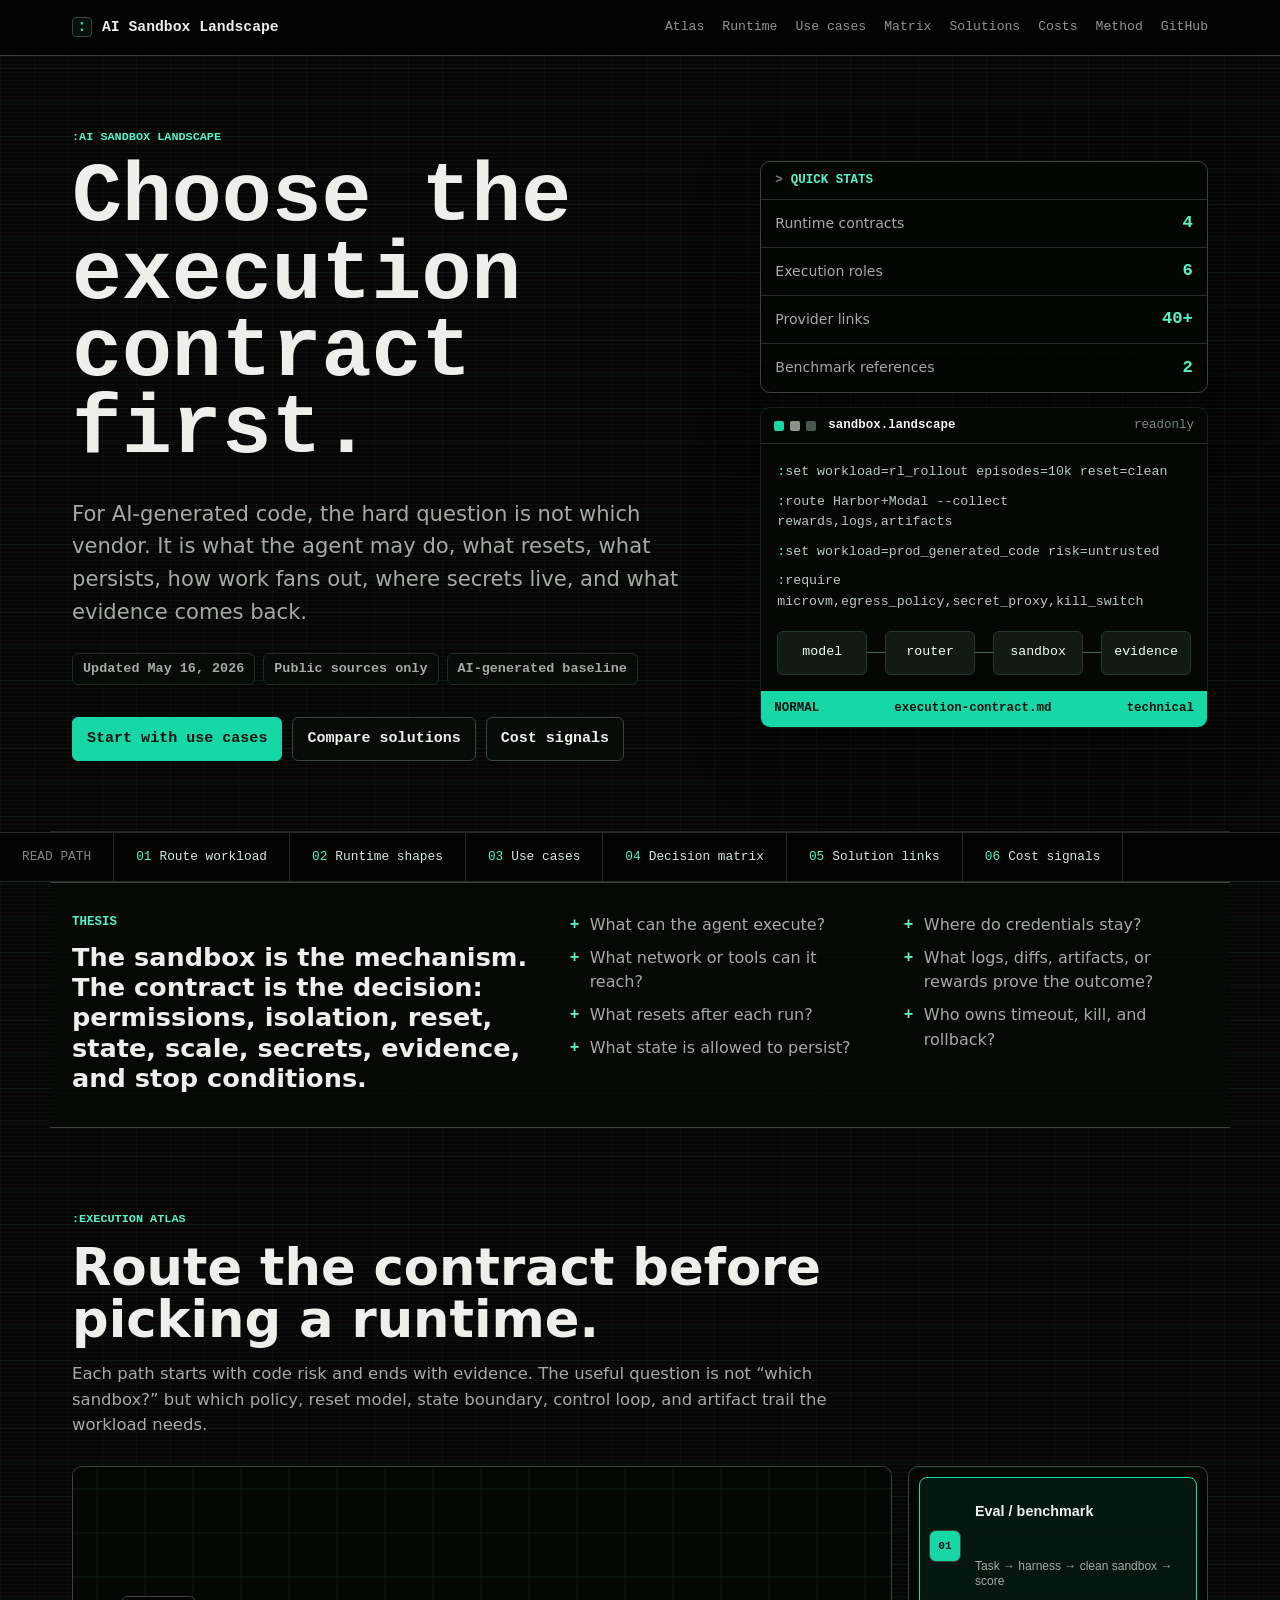
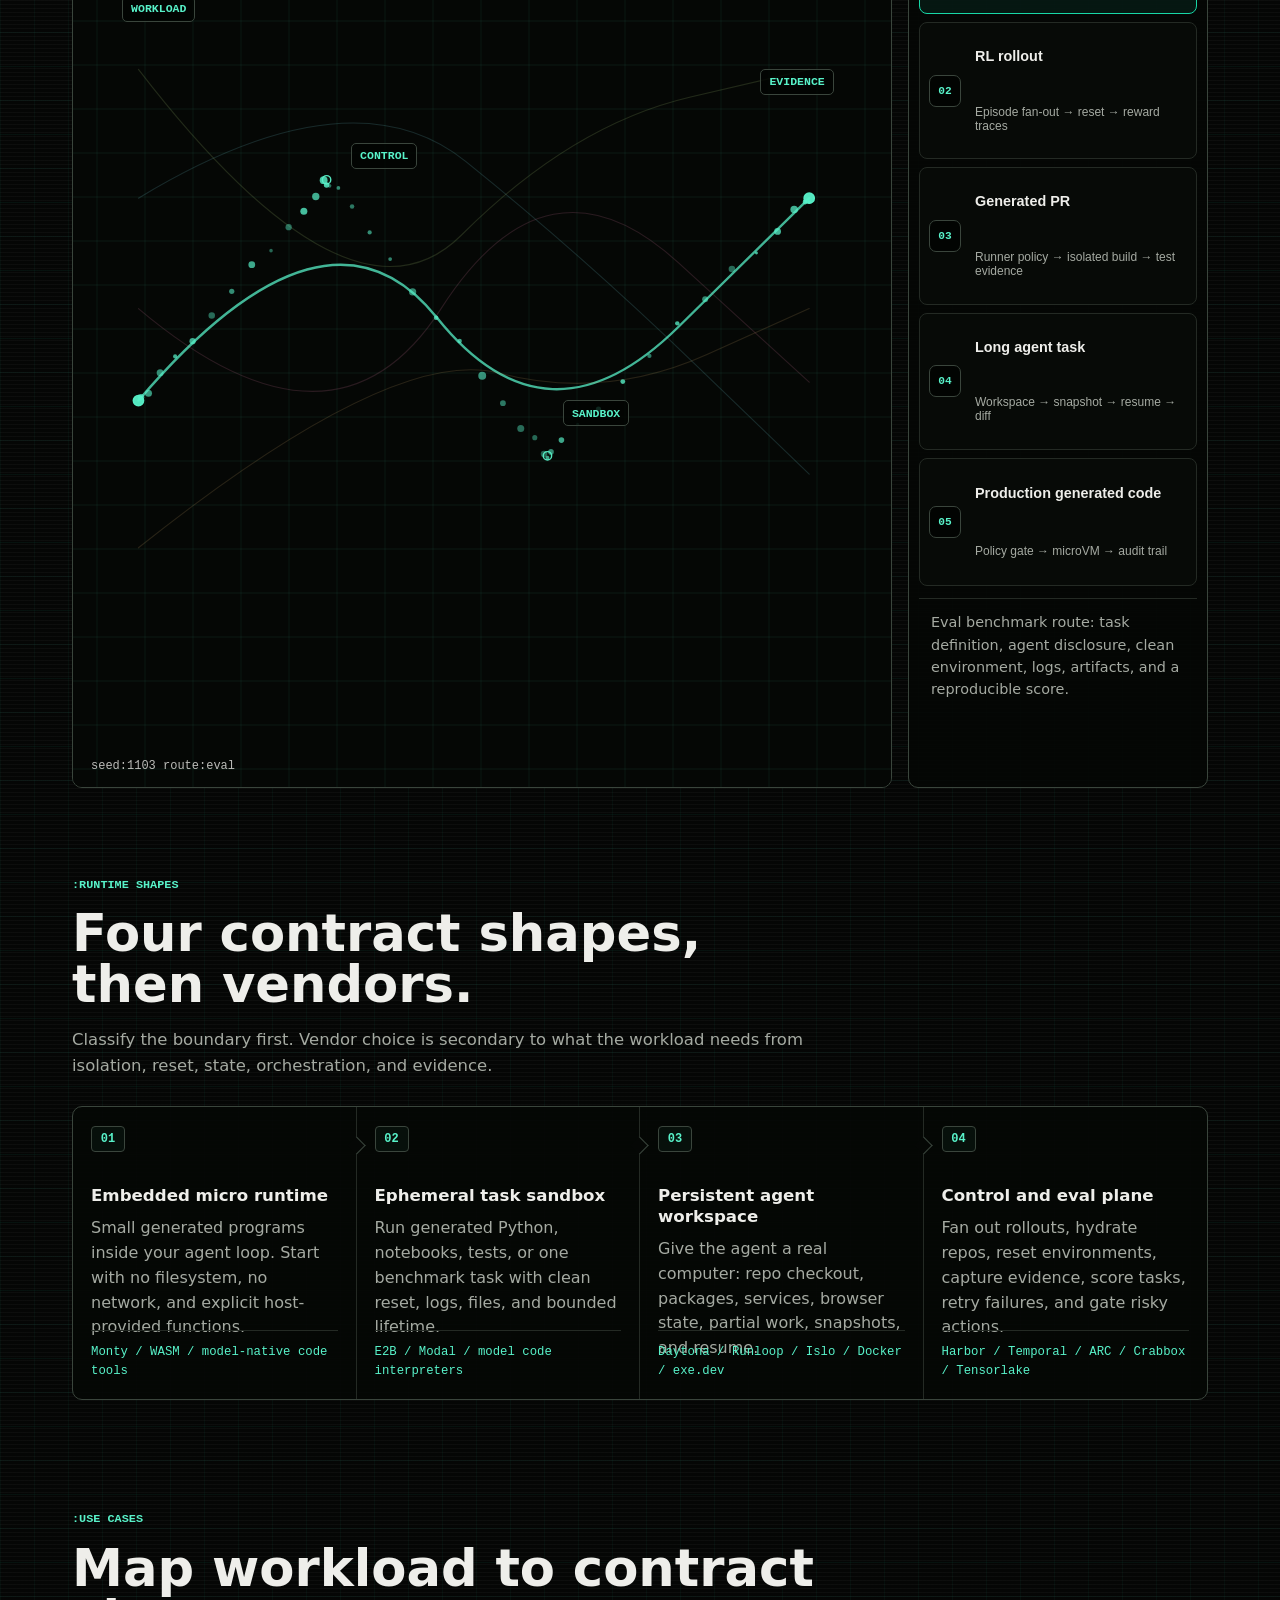
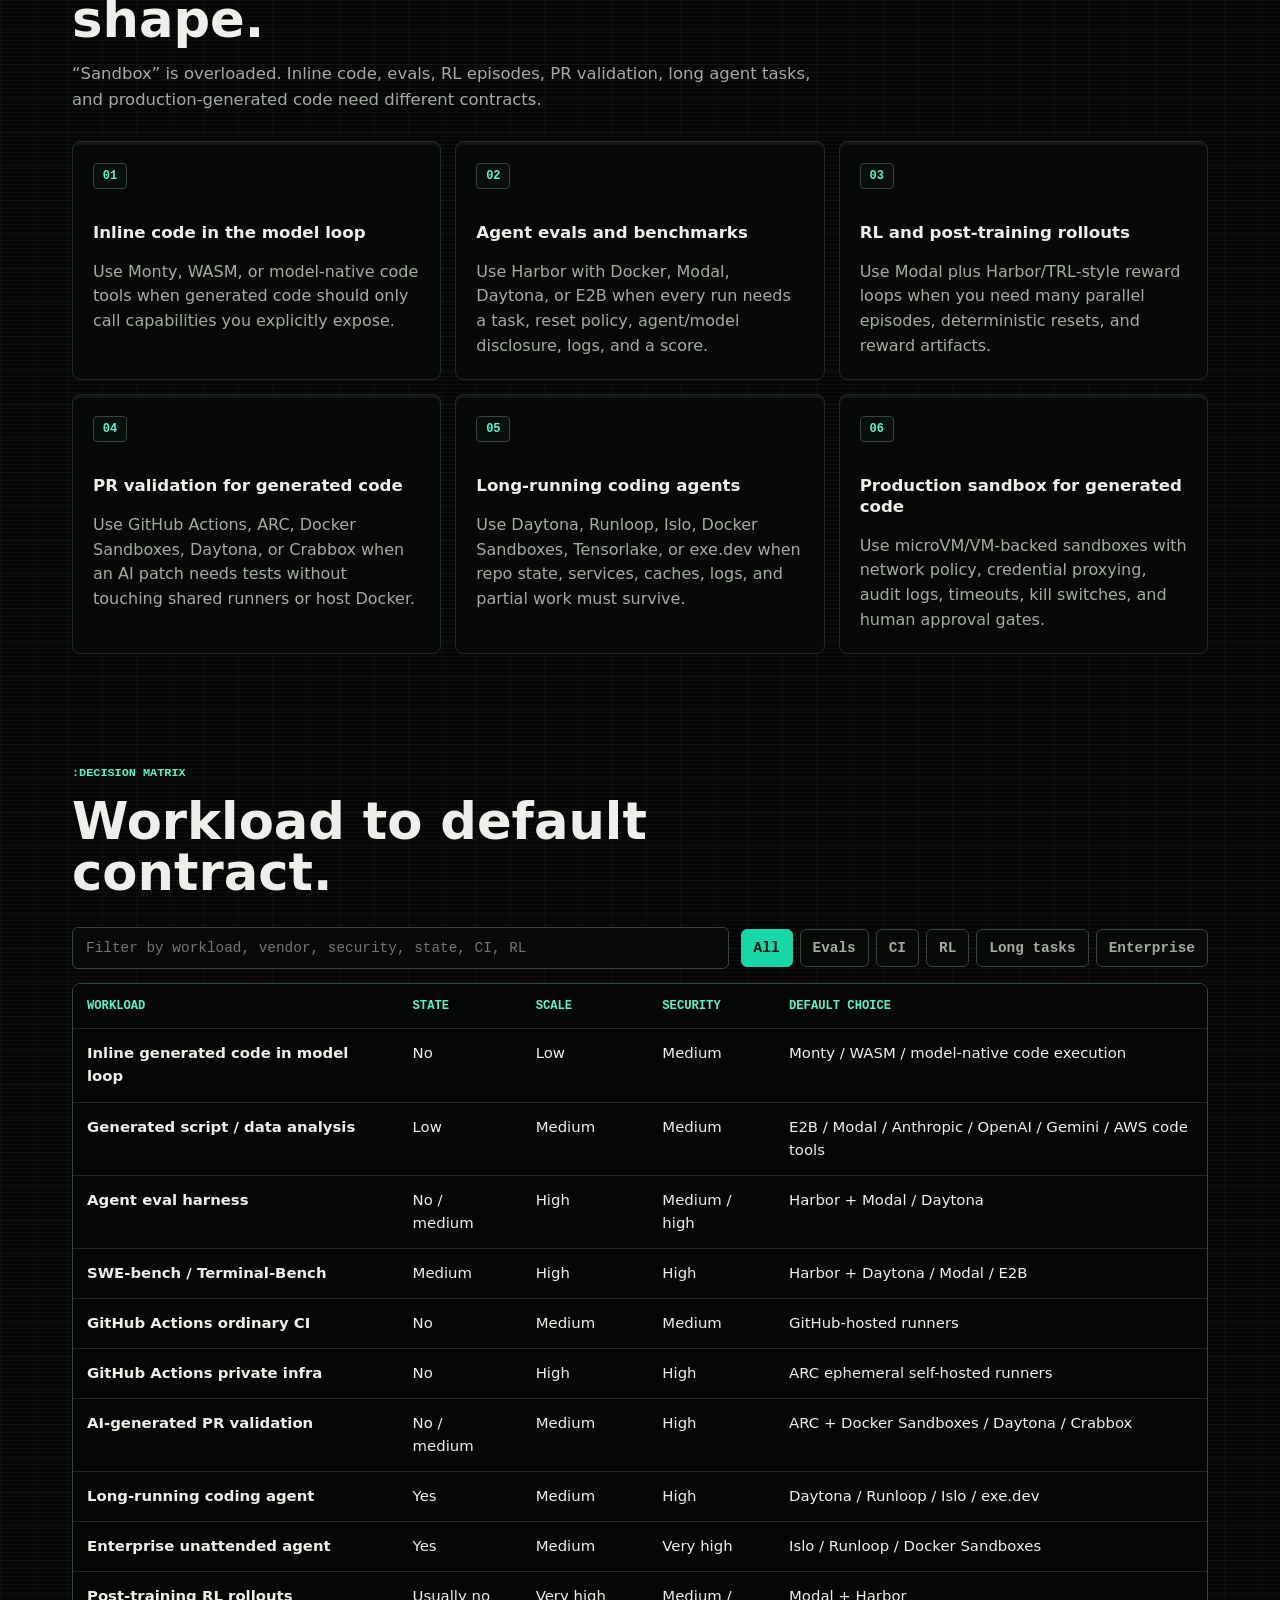
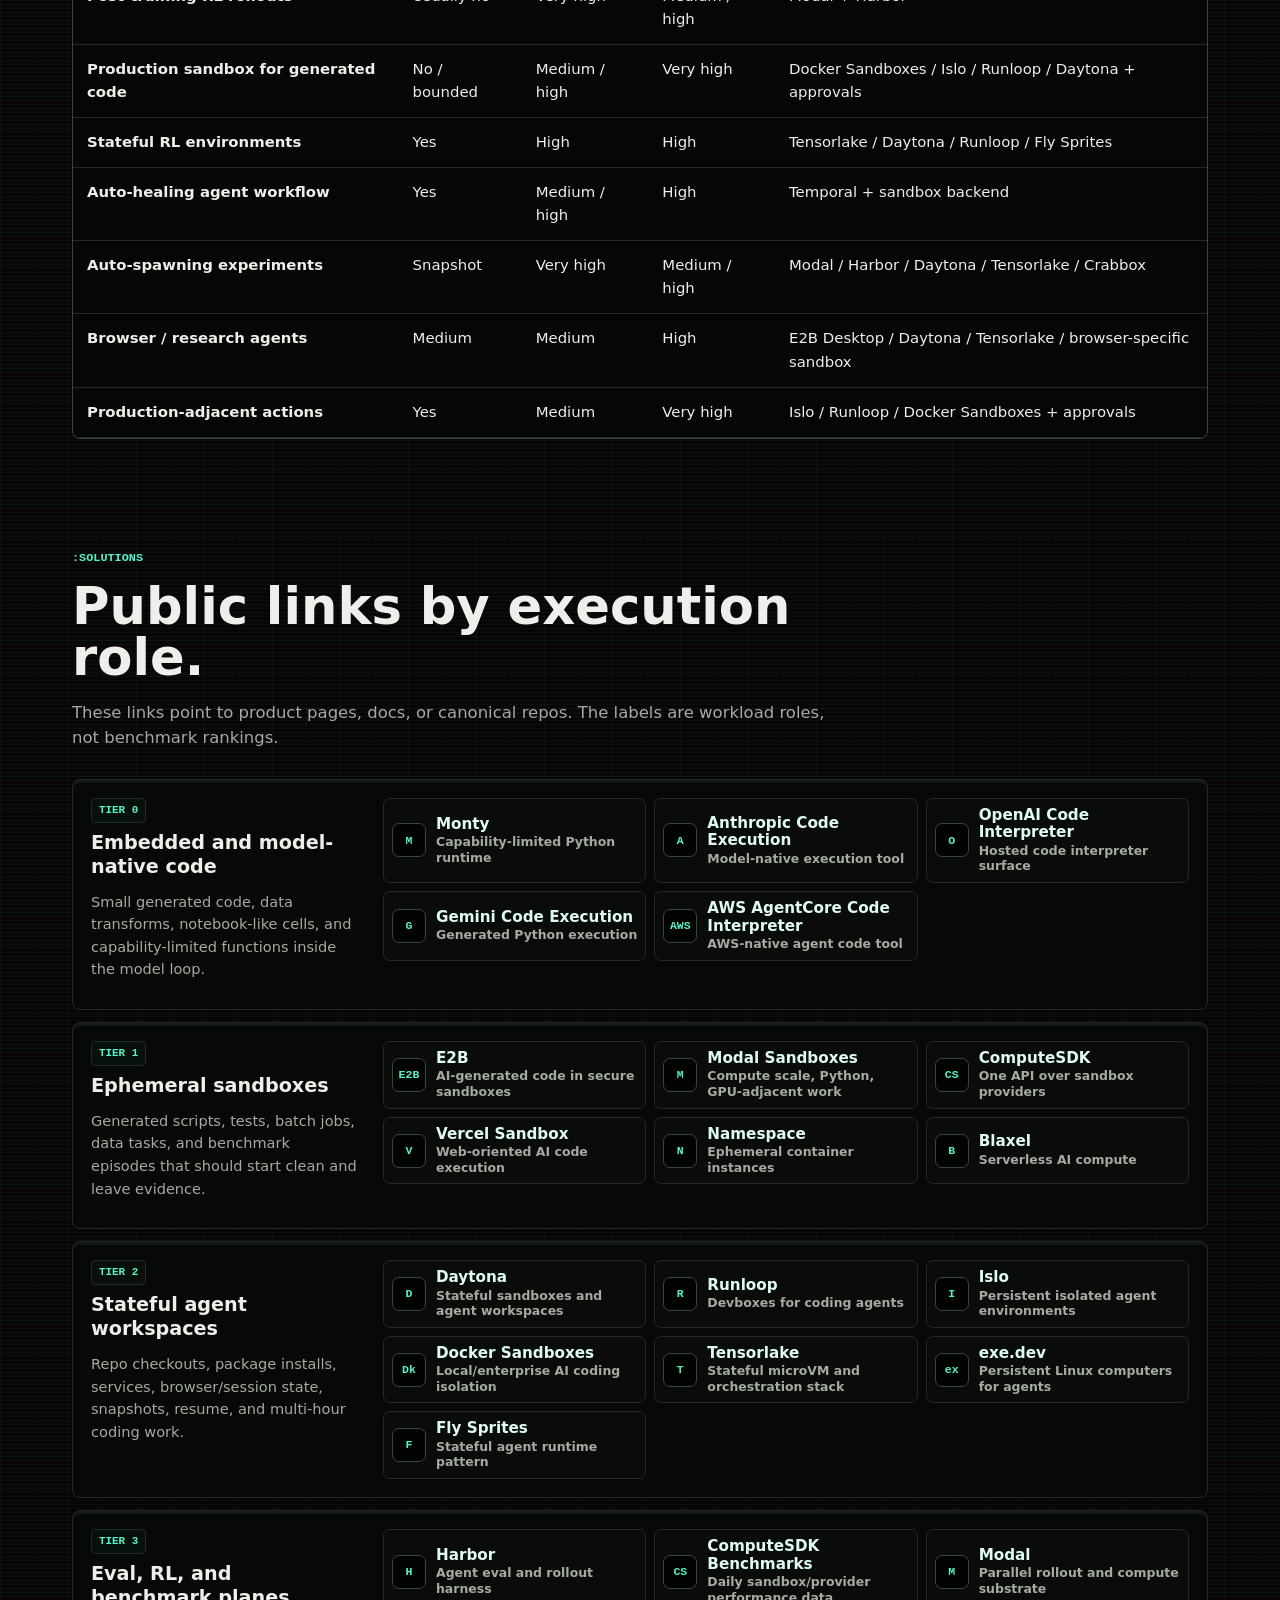
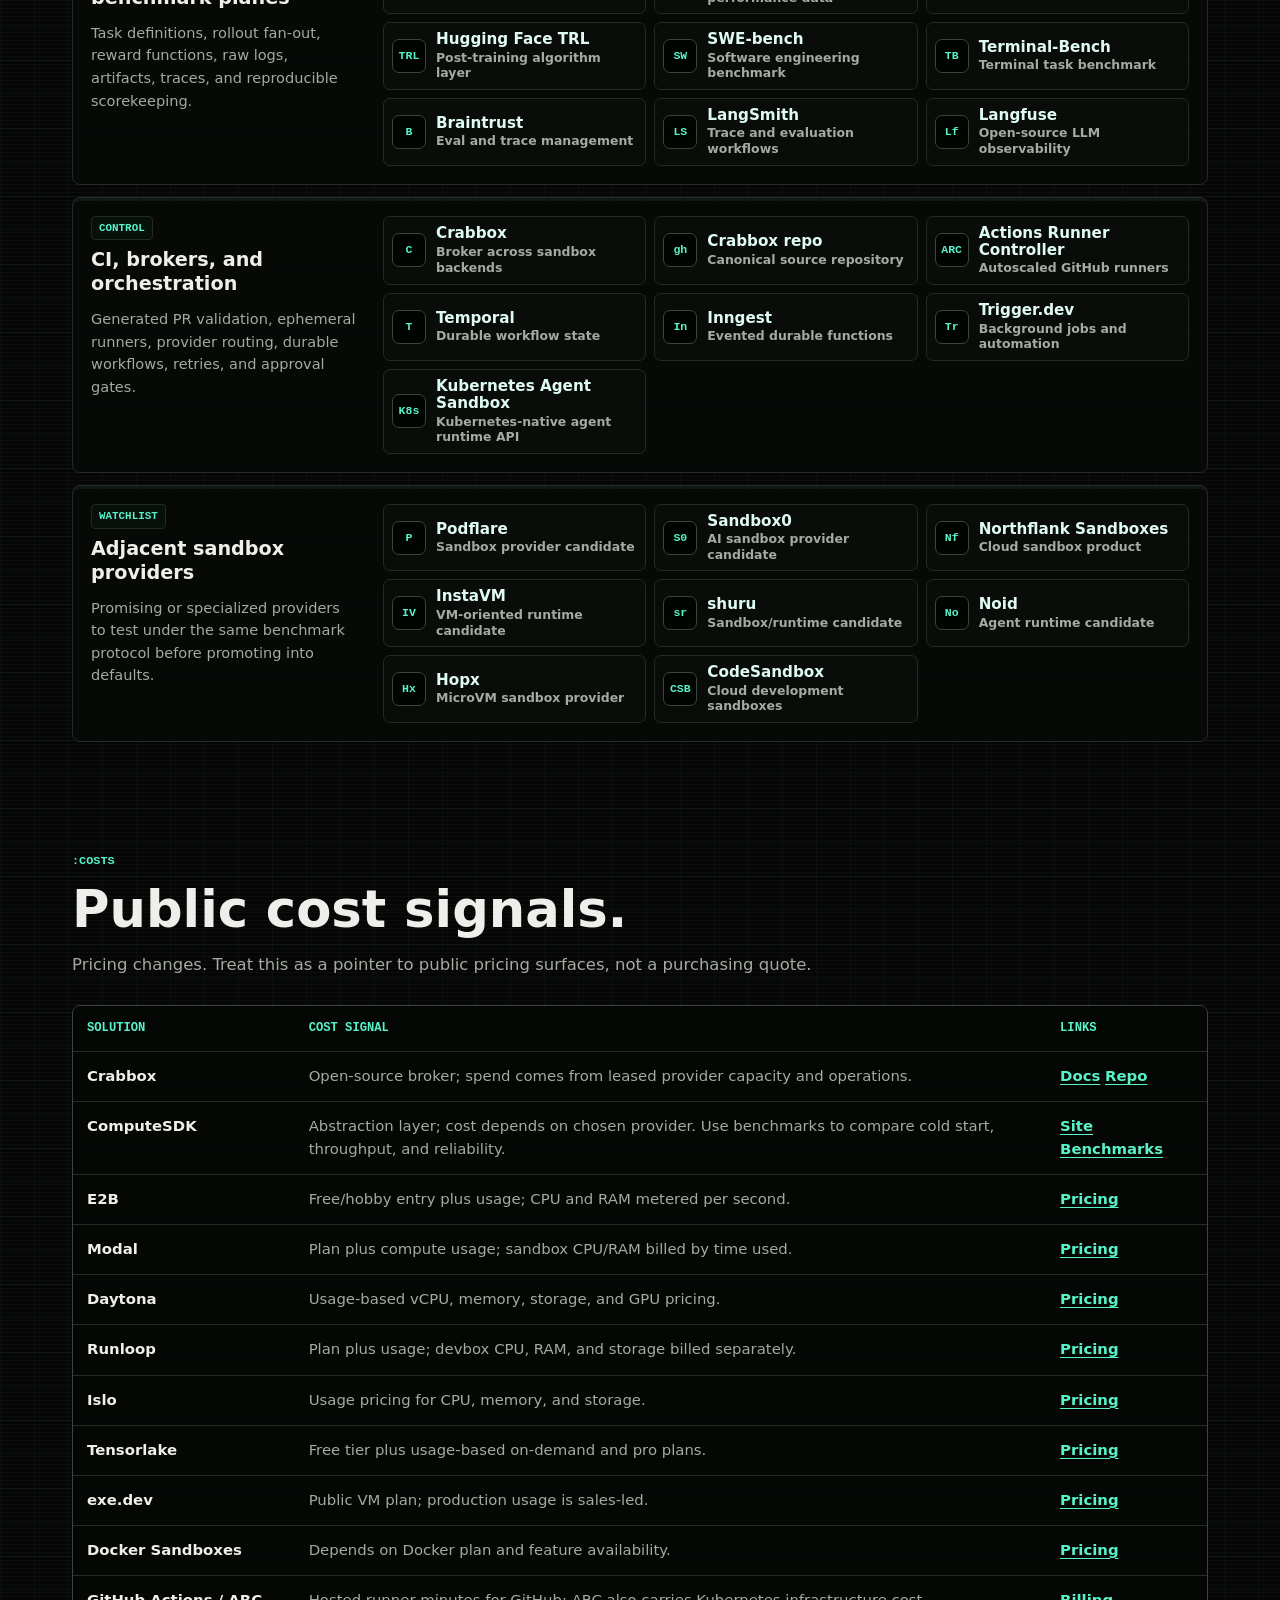
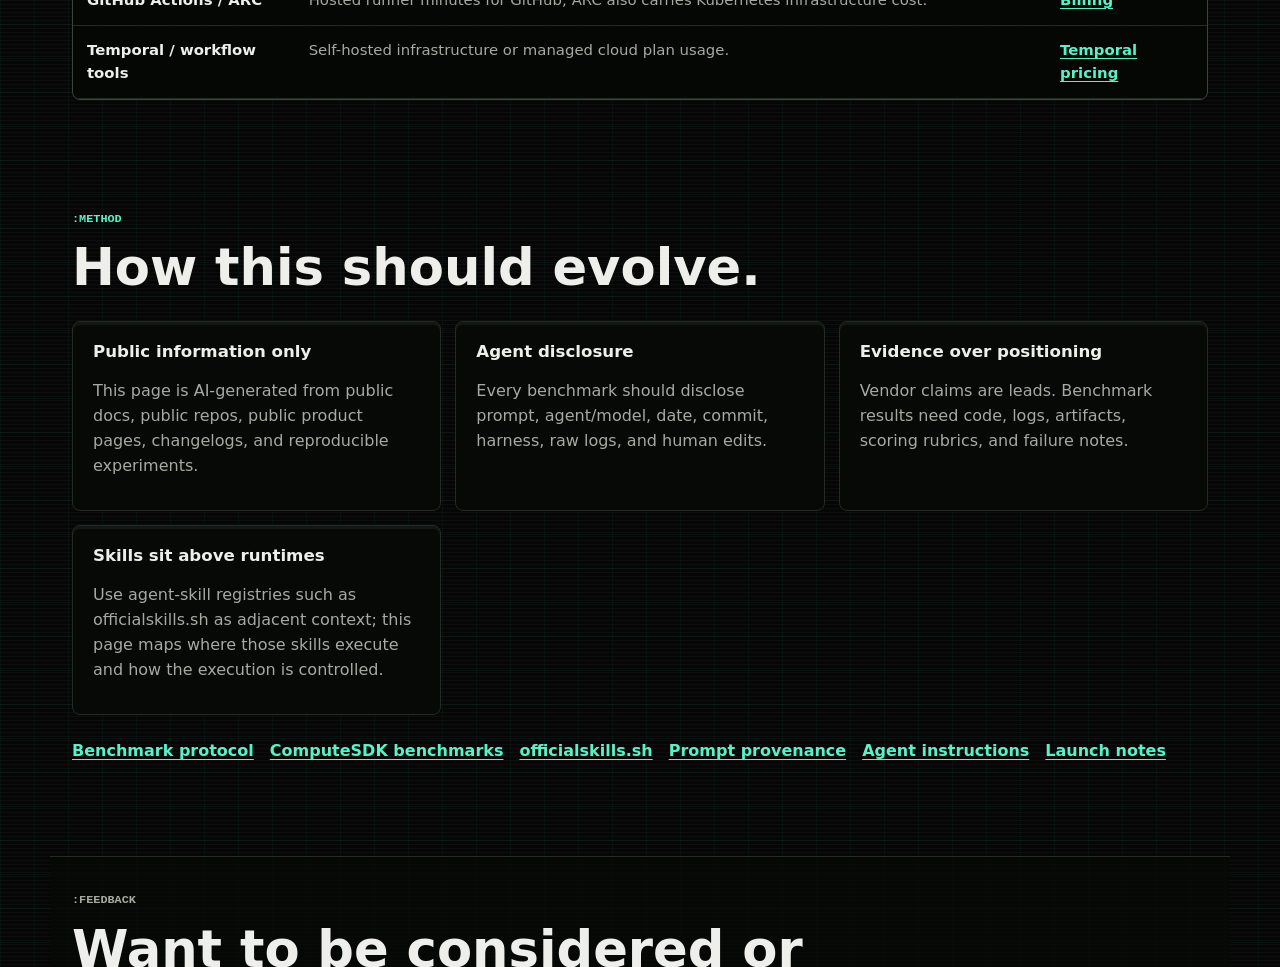
==== commit 9fb35009: "Add social preview image" ====
--- a/index.html
+++ b/index.html
@@ -9,12 +9,27 @@
       content="A technical public-info guide to choosing AI sandbox infrastructure by execution contract: permissions, isolation, reset, state, scale, secrets, evidence, and stop conditions."
     >
     <meta property="og:title" content="AI Sandbox Landscape">
+    <meta property="og:site_name" content="AI Sandbox Landscape">
+    <meta property="og:url" content="https://zozo123.github.io/sandbox-landscape/">
     <meta
       property="og:description"
       content="Choose the execution contract first: permissions, isolation, reset semantics, state, scale, secrets, evidence, and stop conditions."
     >
     <meta property="og:type" content="website">
+    <meta property="og:image" content="https://zozo123.github.io/sandbox-landscape/og-image.png">
+    <meta property="og:image:secure_url" content="https://zozo123.github.io/sandbox-landscape/og-image.png">
+    <meta property="og:image:type" content="image/png">
+    <meta property="og:image:width" content="1200">
+    <meta property="og:image:height" content="630">
+    <meta property="og:image:alt" content="AI Sandbox Landscape: Choose the execution contract first.">
     <meta name="twitter:card" content="summary_large_image">
+    <meta name="twitter:title" content="AI Sandbox Landscape">
+    <meta
+      name="twitter:description"
+      content="Choose the execution contract first: permissions, isolation, reset, state, scale, secrets, evidence, and stop conditions."
+    >
+    <meta name="twitter:image" content="https://zozo123.github.io/sandbox-landscape/og-image.png">
+    <meta name="twitter:image:alt" content="AI Sandbox Landscape: Choose the execution contract first.">
     <meta name="theme-color" content="#050605">
     <link rel="icon" href="favicon.svg" type="image/svg+xml">
     <link rel="stylesheet" href="styles.css">
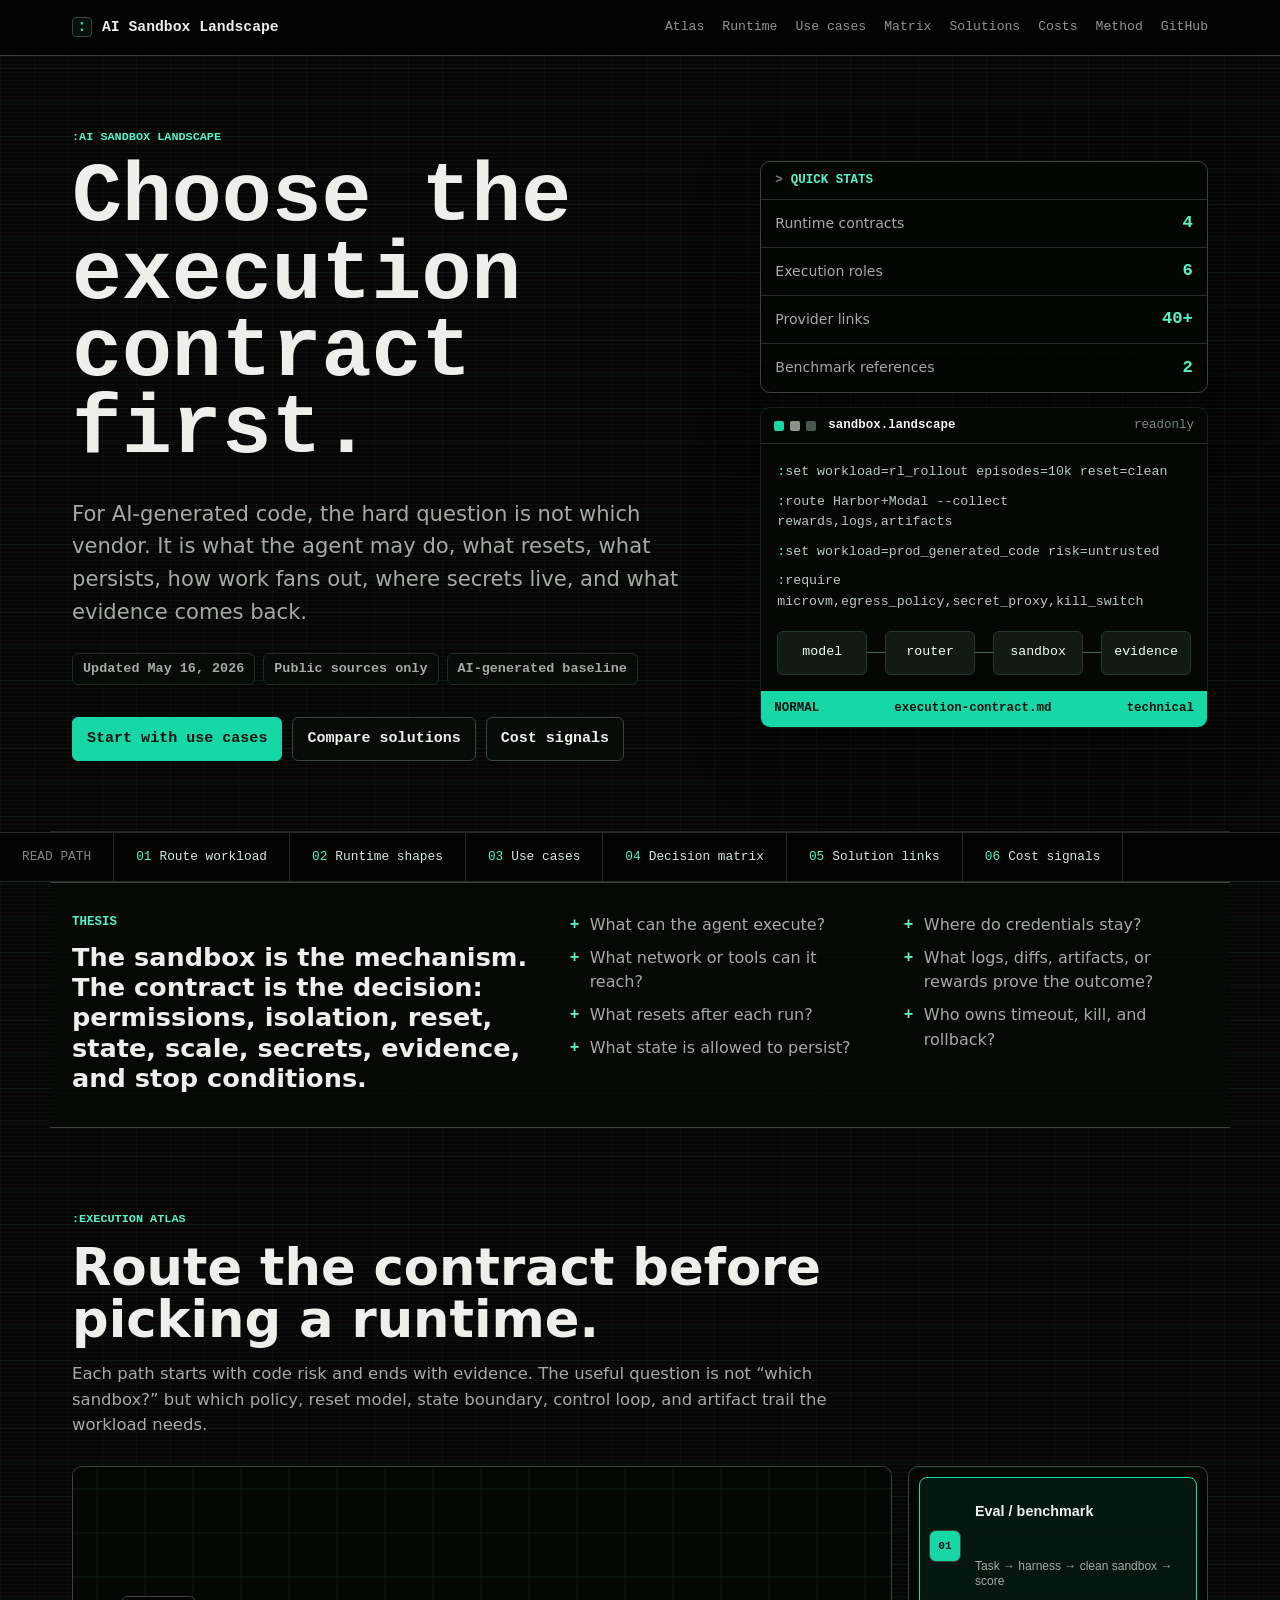
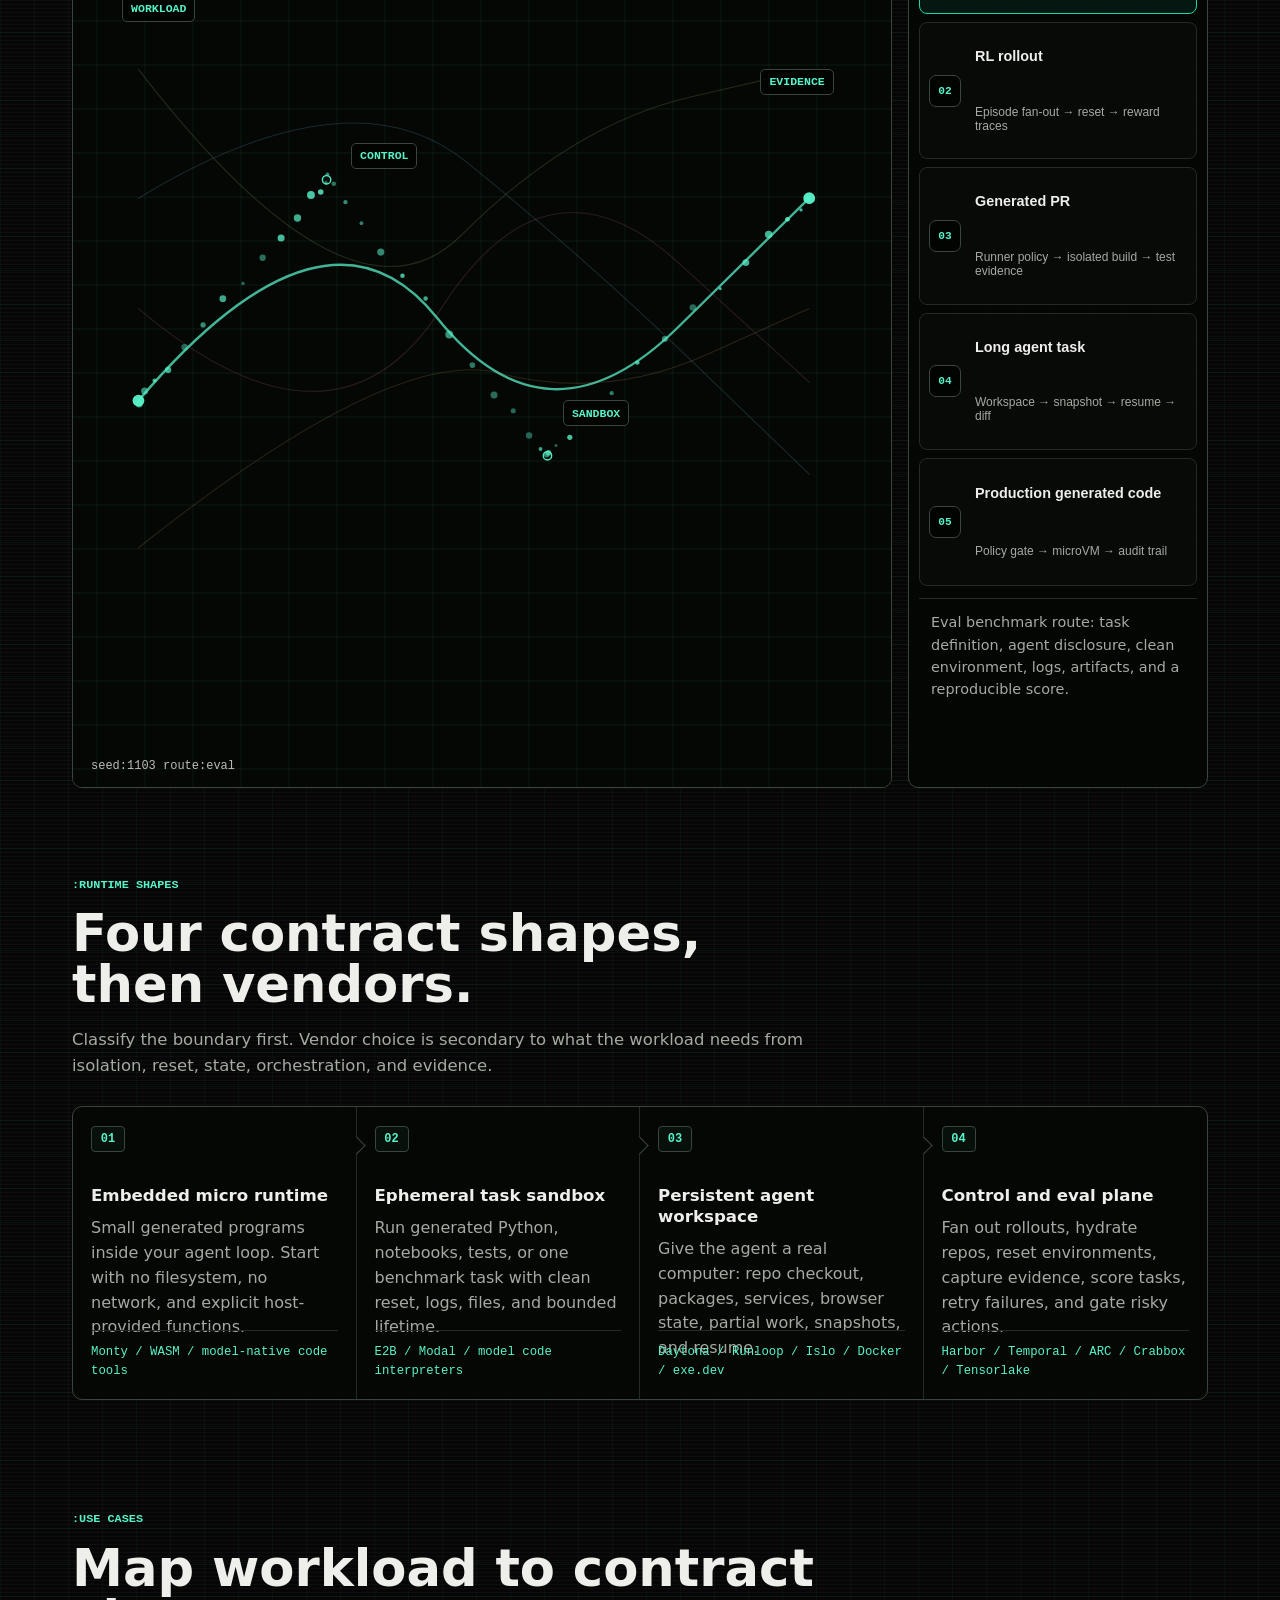
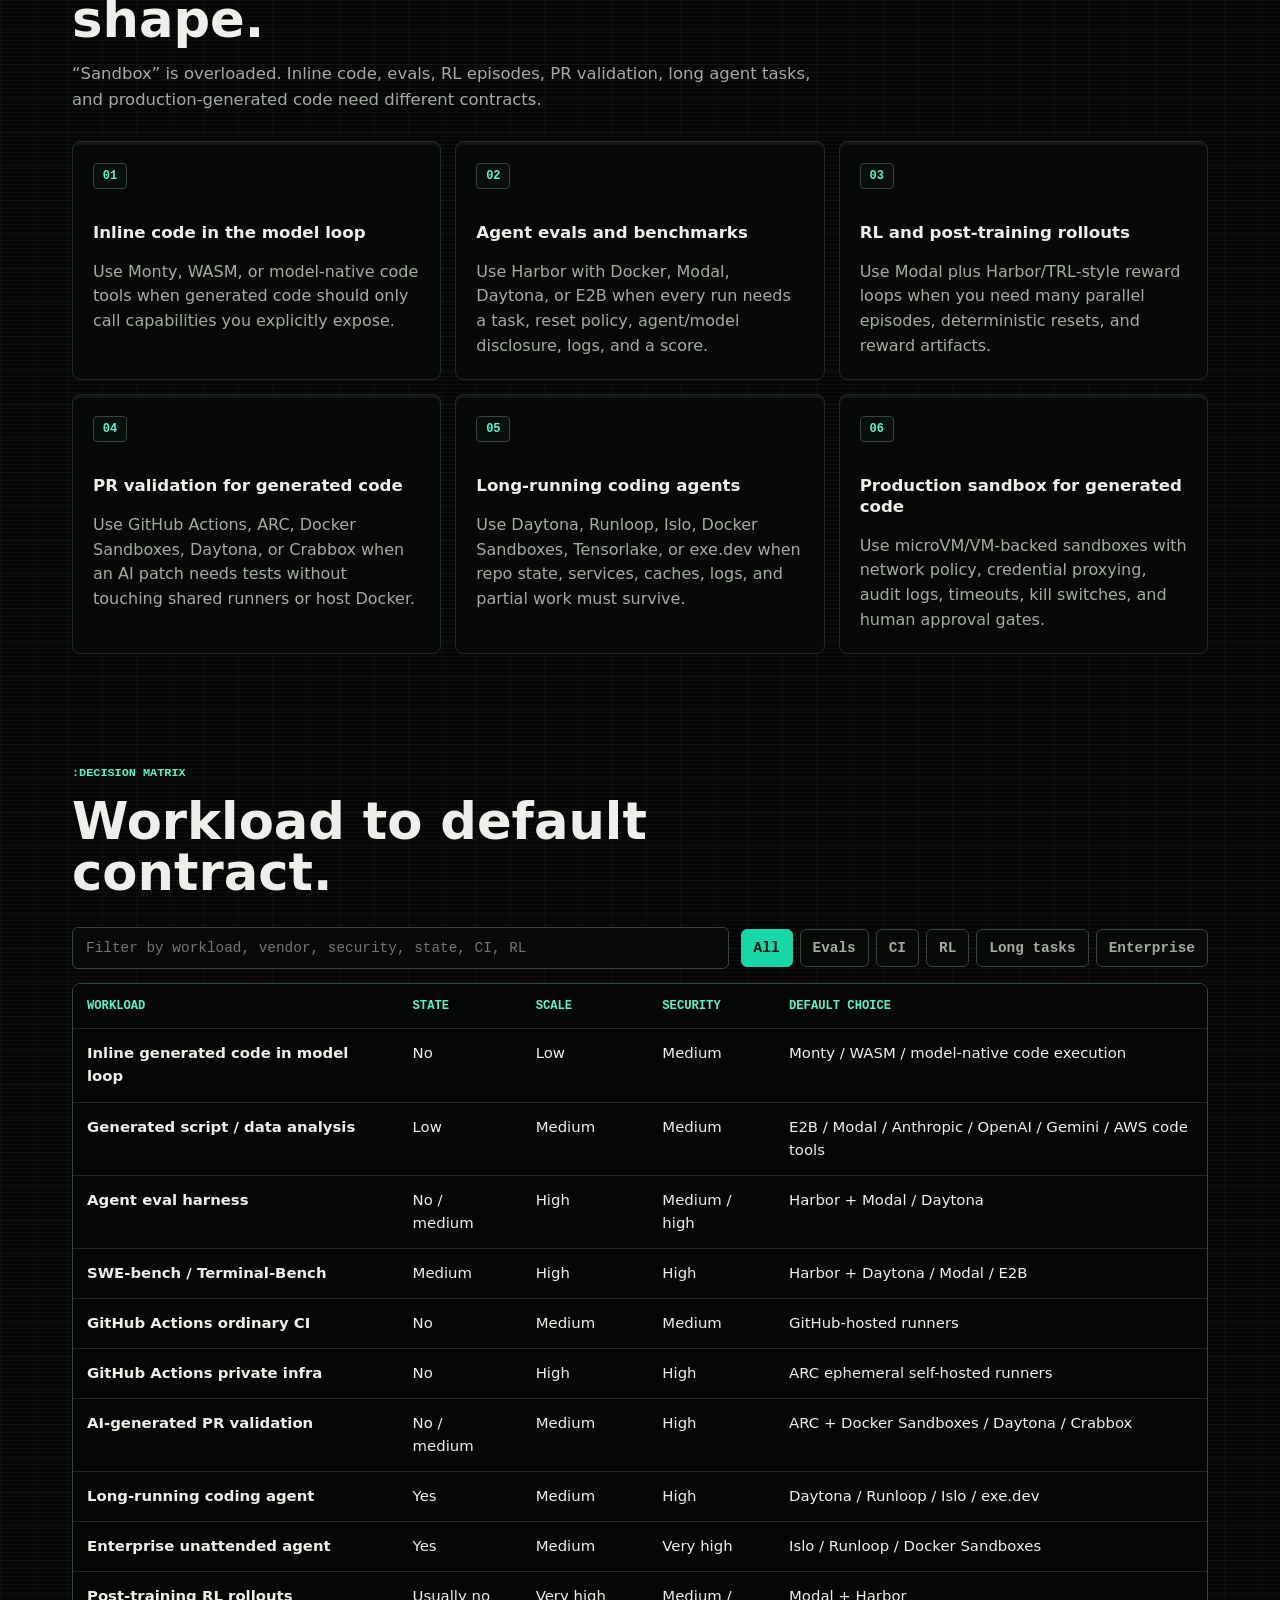
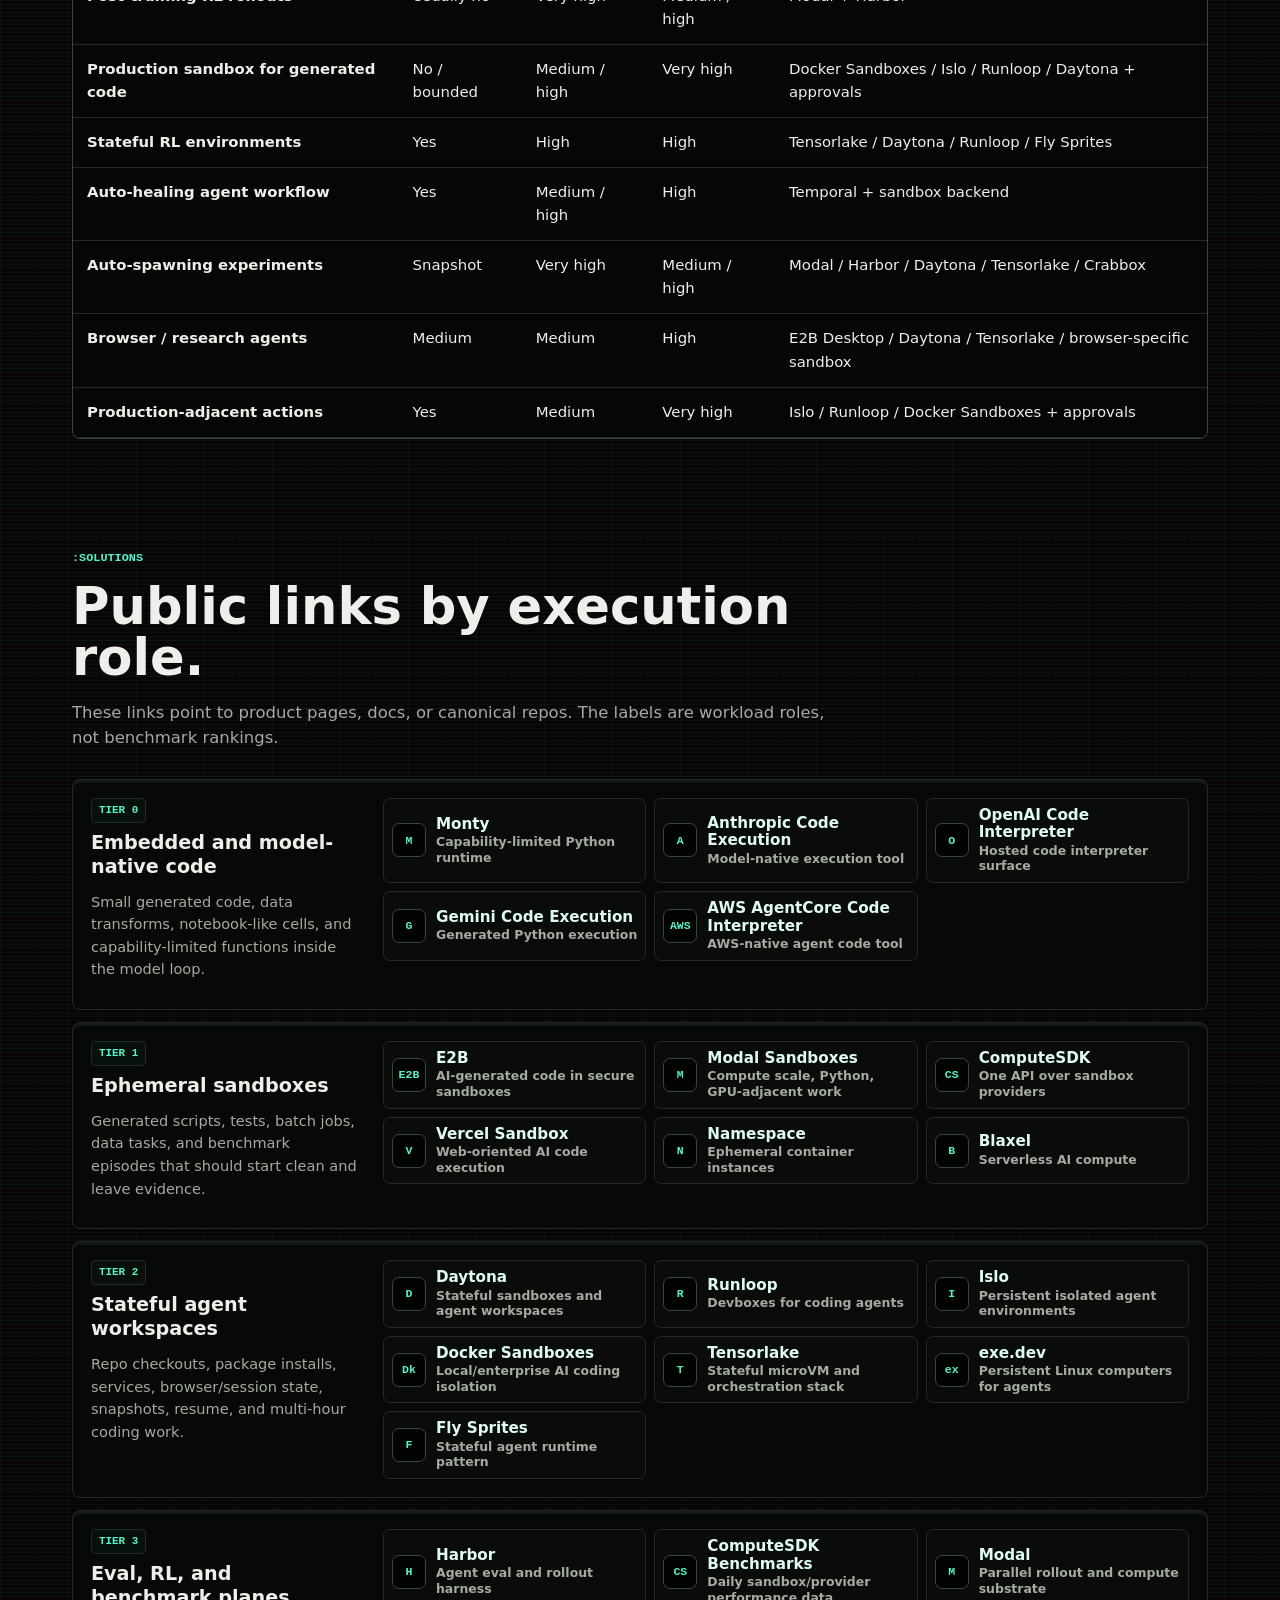
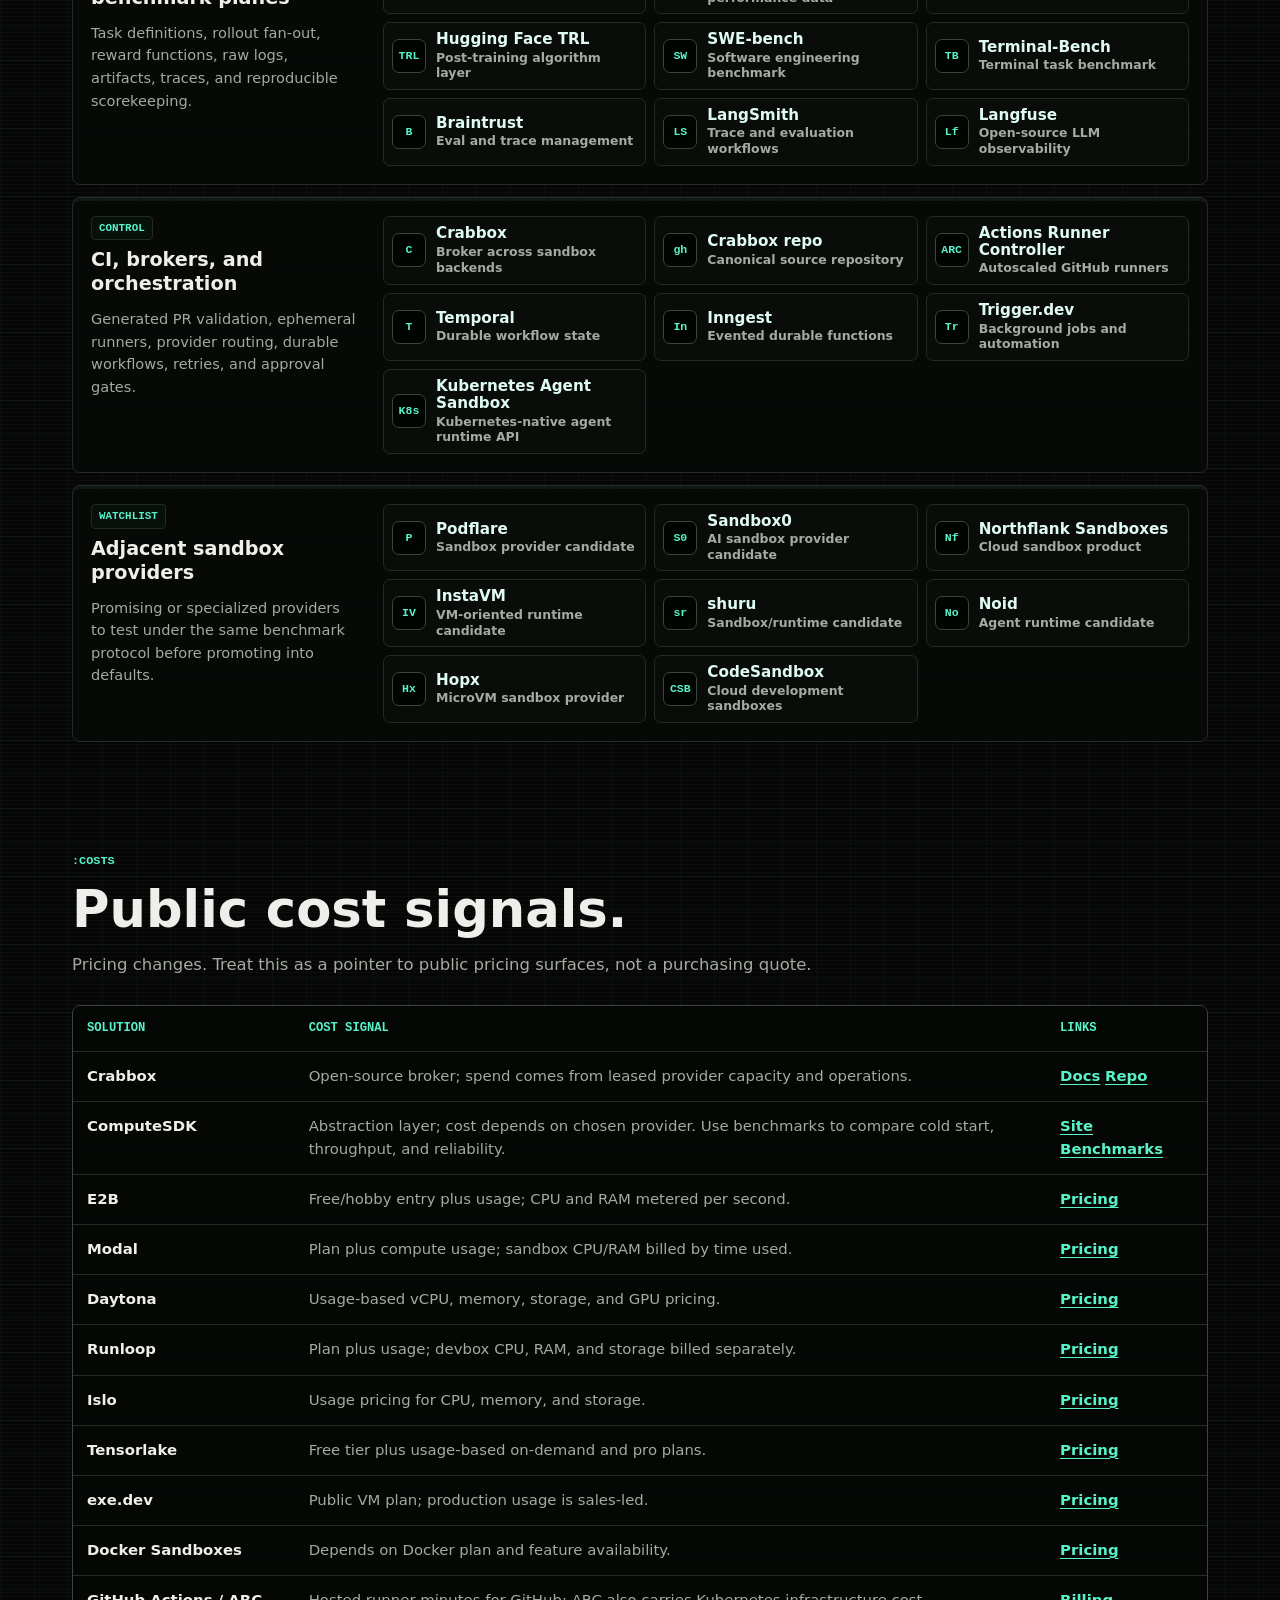
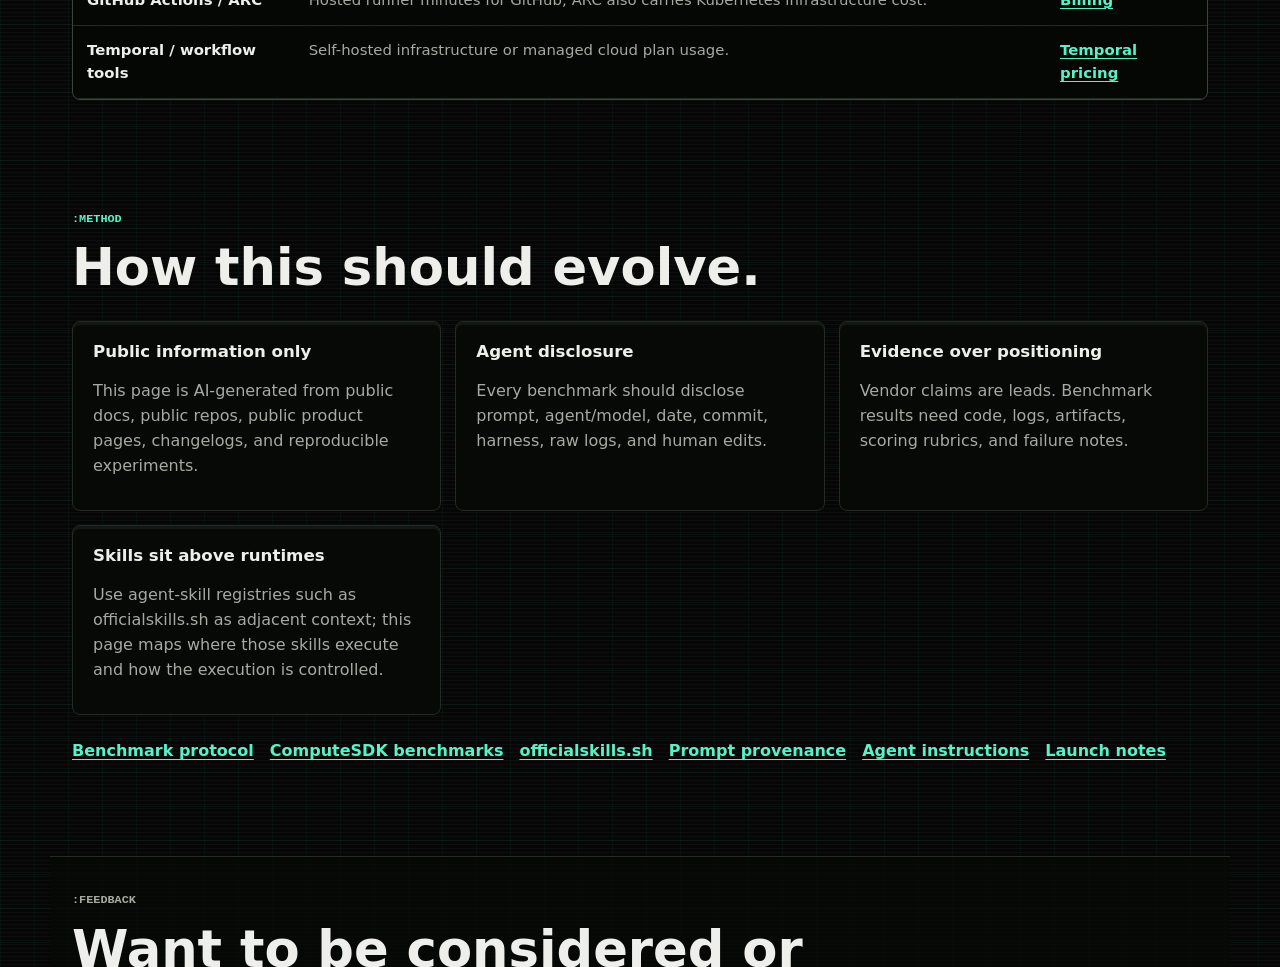
==== commit ec91d072: "Version social preview metadata" ====
--- a/index.html
+++ b/index.html
@@ -16,8 +16,9 @@
       content="Choose the execution contract first: permissions, isolation, reset semantics, state, scale, secrets, evidence, and stop conditions."
     >
     <meta property="og:type" content="website">
-    <meta property="og:image" content="https://zozo123.github.io/sandbox-landscape/og-image.png">
-    <meta property="og:image:secure_url" content="https://zozo123.github.io/sandbox-landscape/og-image.png">
+    <meta property="og:image" content="https://zozo123.github.io/sandbox-landscape/og-image.png?v=20260516-2">
+    <meta property="og:image:url" content="https://zozo123.github.io/sandbox-landscape/og-image.png?v=20260516-2">
+    <meta property="og:image:secure_url" content="https://zozo123.github.io/sandbox-landscape/og-image.png?v=20260516-2">
     <meta property="og:image:type" content="image/png">
     <meta property="og:image:width" content="1200">
     <meta property="og:image:height" content="630">
@@ -28,10 +29,13 @@
       name="twitter:description"
       content="Choose the execution contract first: permissions, isolation, reset, state, scale, secrets, evidence, and stop conditions."
     >
-    <meta name="twitter:image" content="https://zozo123.github.io/sandbox-landscape/og-image.png">
+    <meta name="twitter:image" content="https://zozo123.github.io/sandbox-landscape/og-image.png?v=20260516-2">
     <meta name="twitter:image:alt" content="AI Sandbox Landscape: Choose the execution contract first.">
     <meta name="theme-color" content="#050605">
+    <meta name="image" content="https://zozo123.github.io/sandbox-landscape/og-image.png?v=20260516-2">
+    <meta name="thumbnail" content="https://zozo123.github.io/sandbox-landscape/og-image.png?v=20260516-2">
     <link rel="icon" href="favicon.svg" type="image/svg+xml">
+    <link rel="image_src" href="https://zozo123.github.io/sandbox-landscape/og-image.png?v=20260516-2">
     <link rel="stylesheet" href="styles.css">
   </head>
   <body>
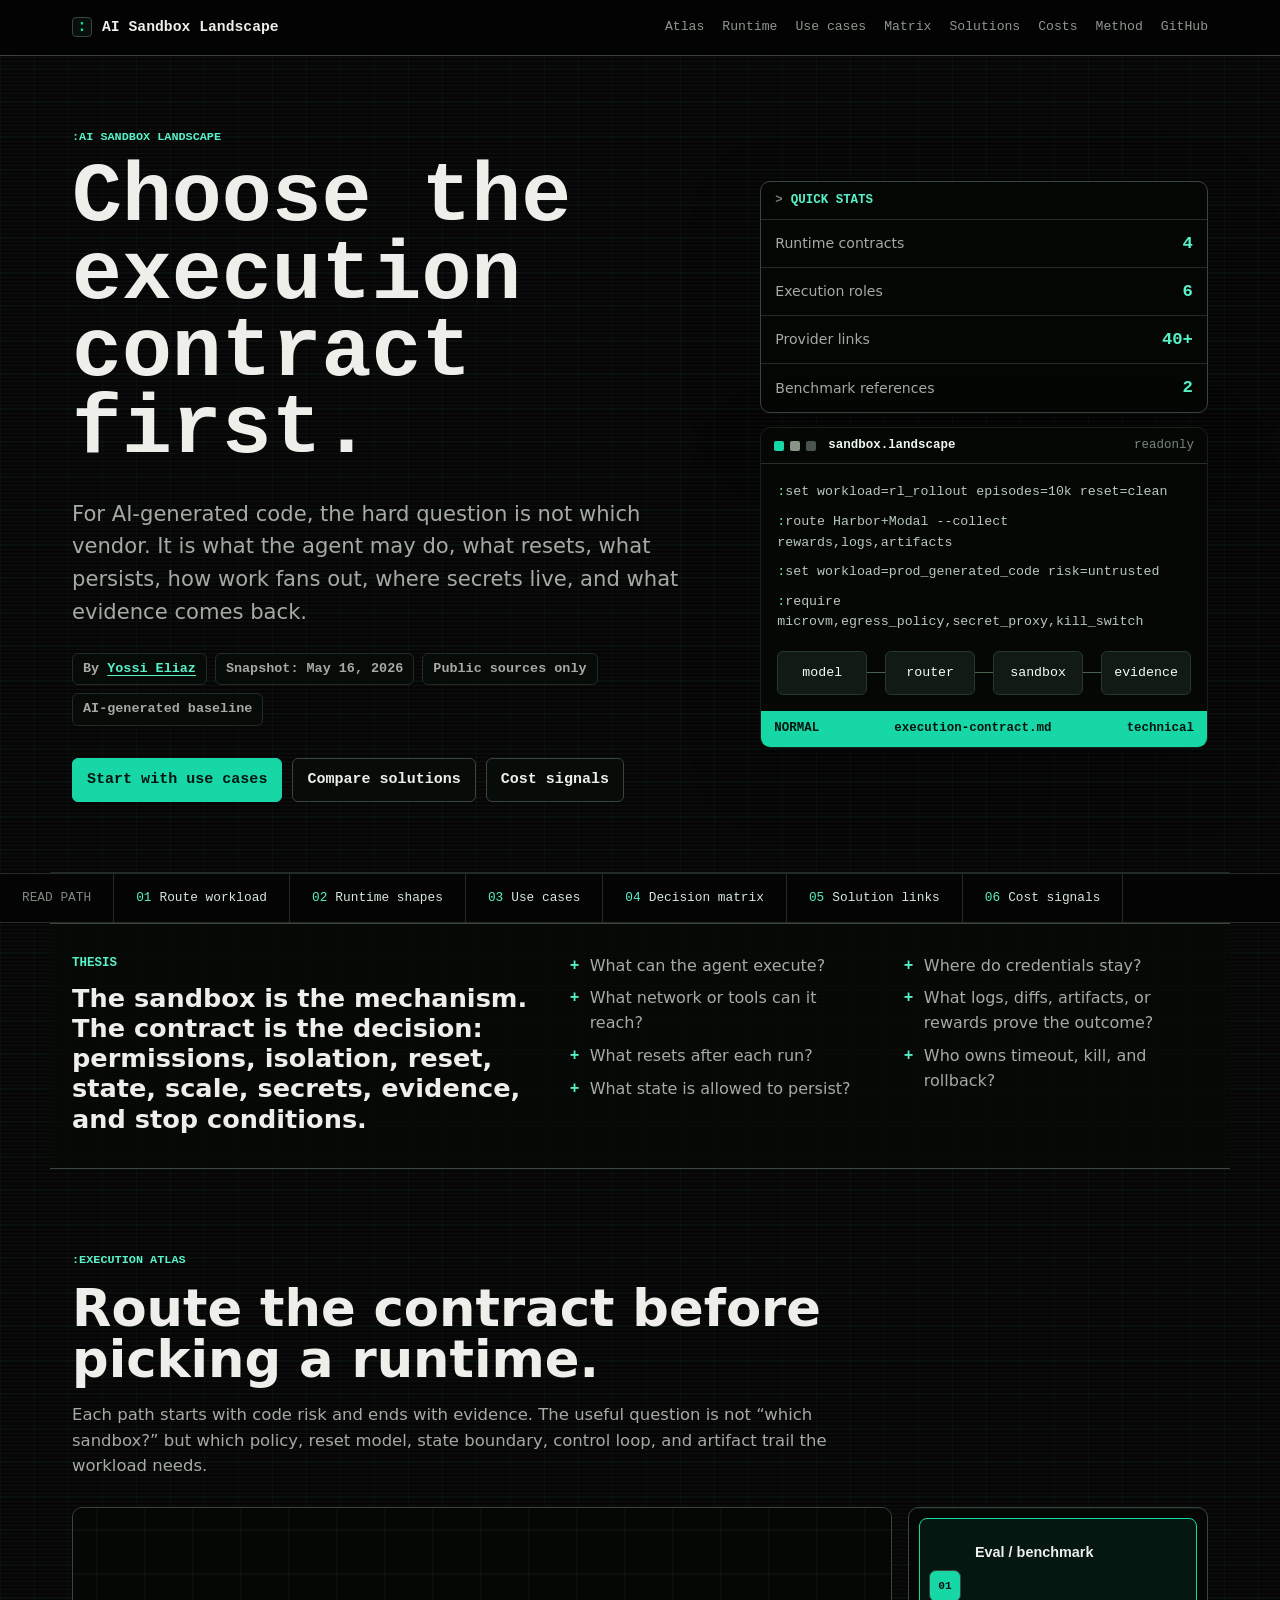
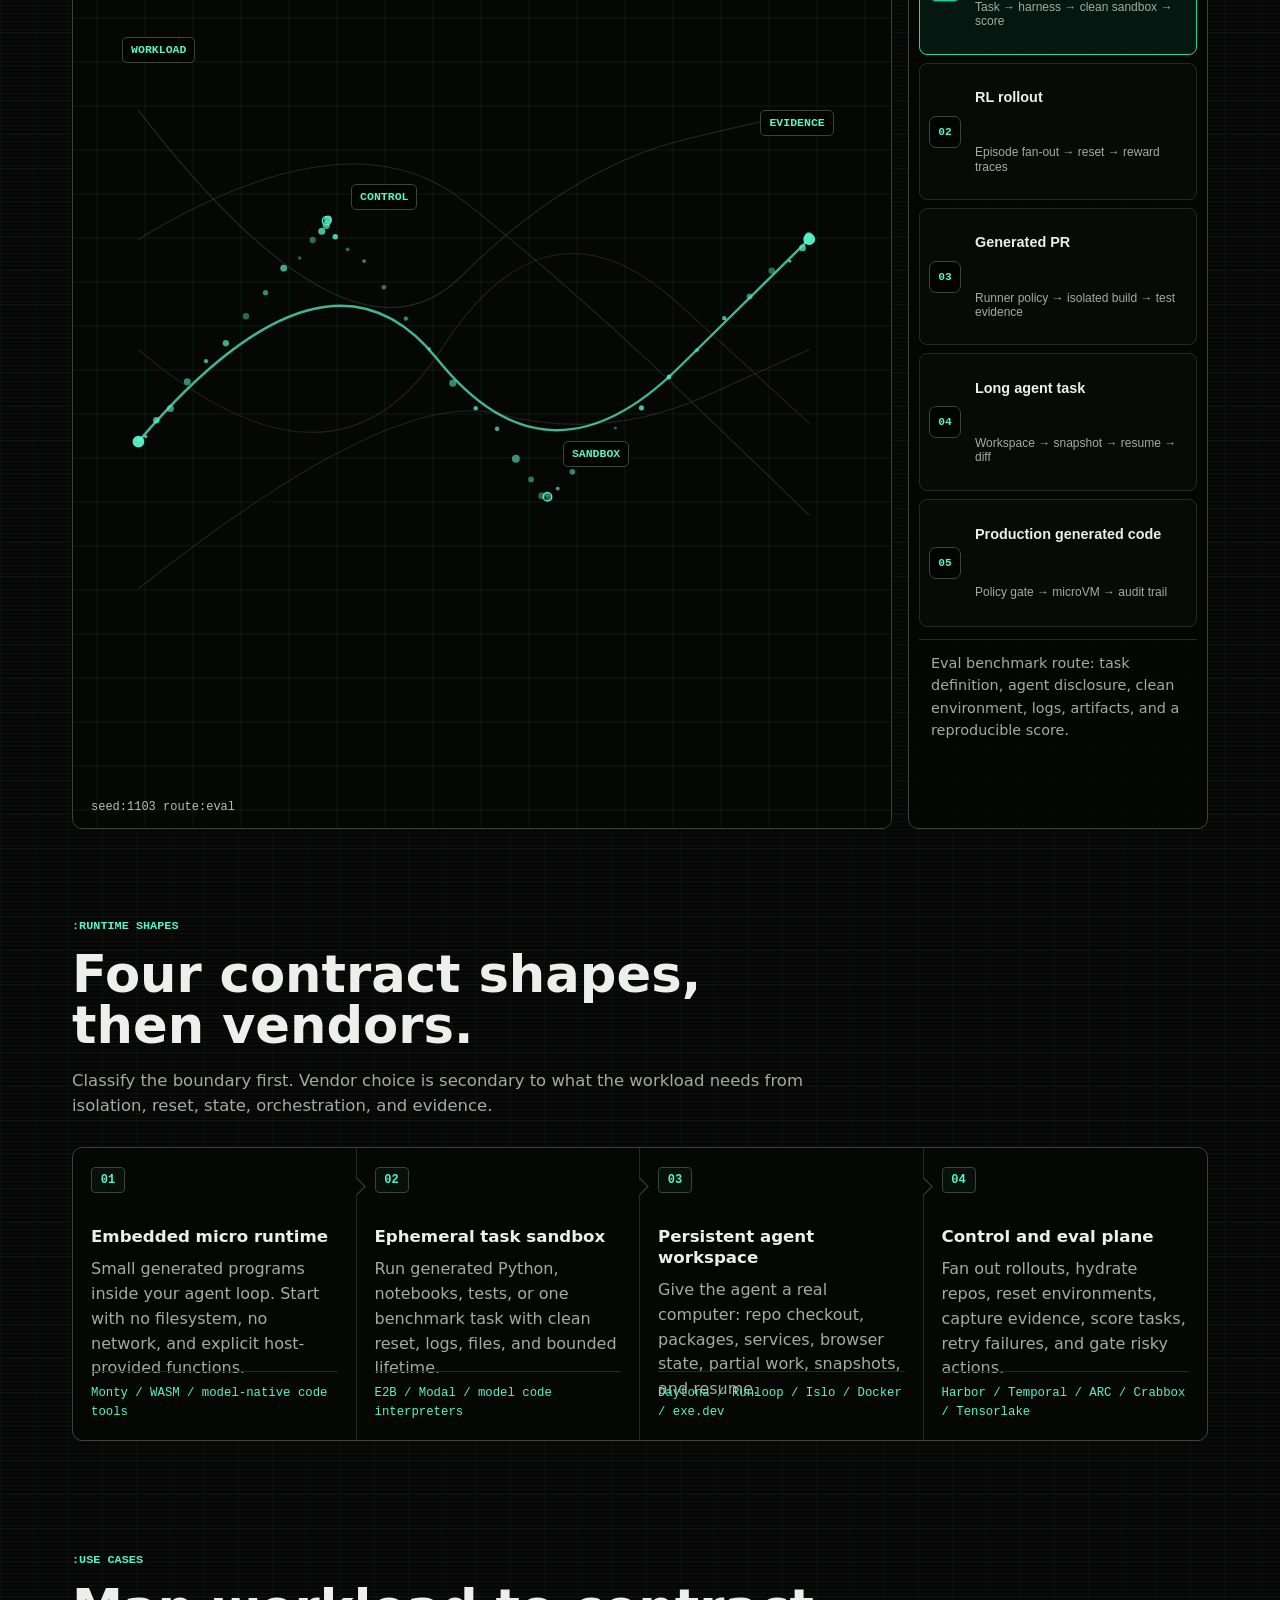
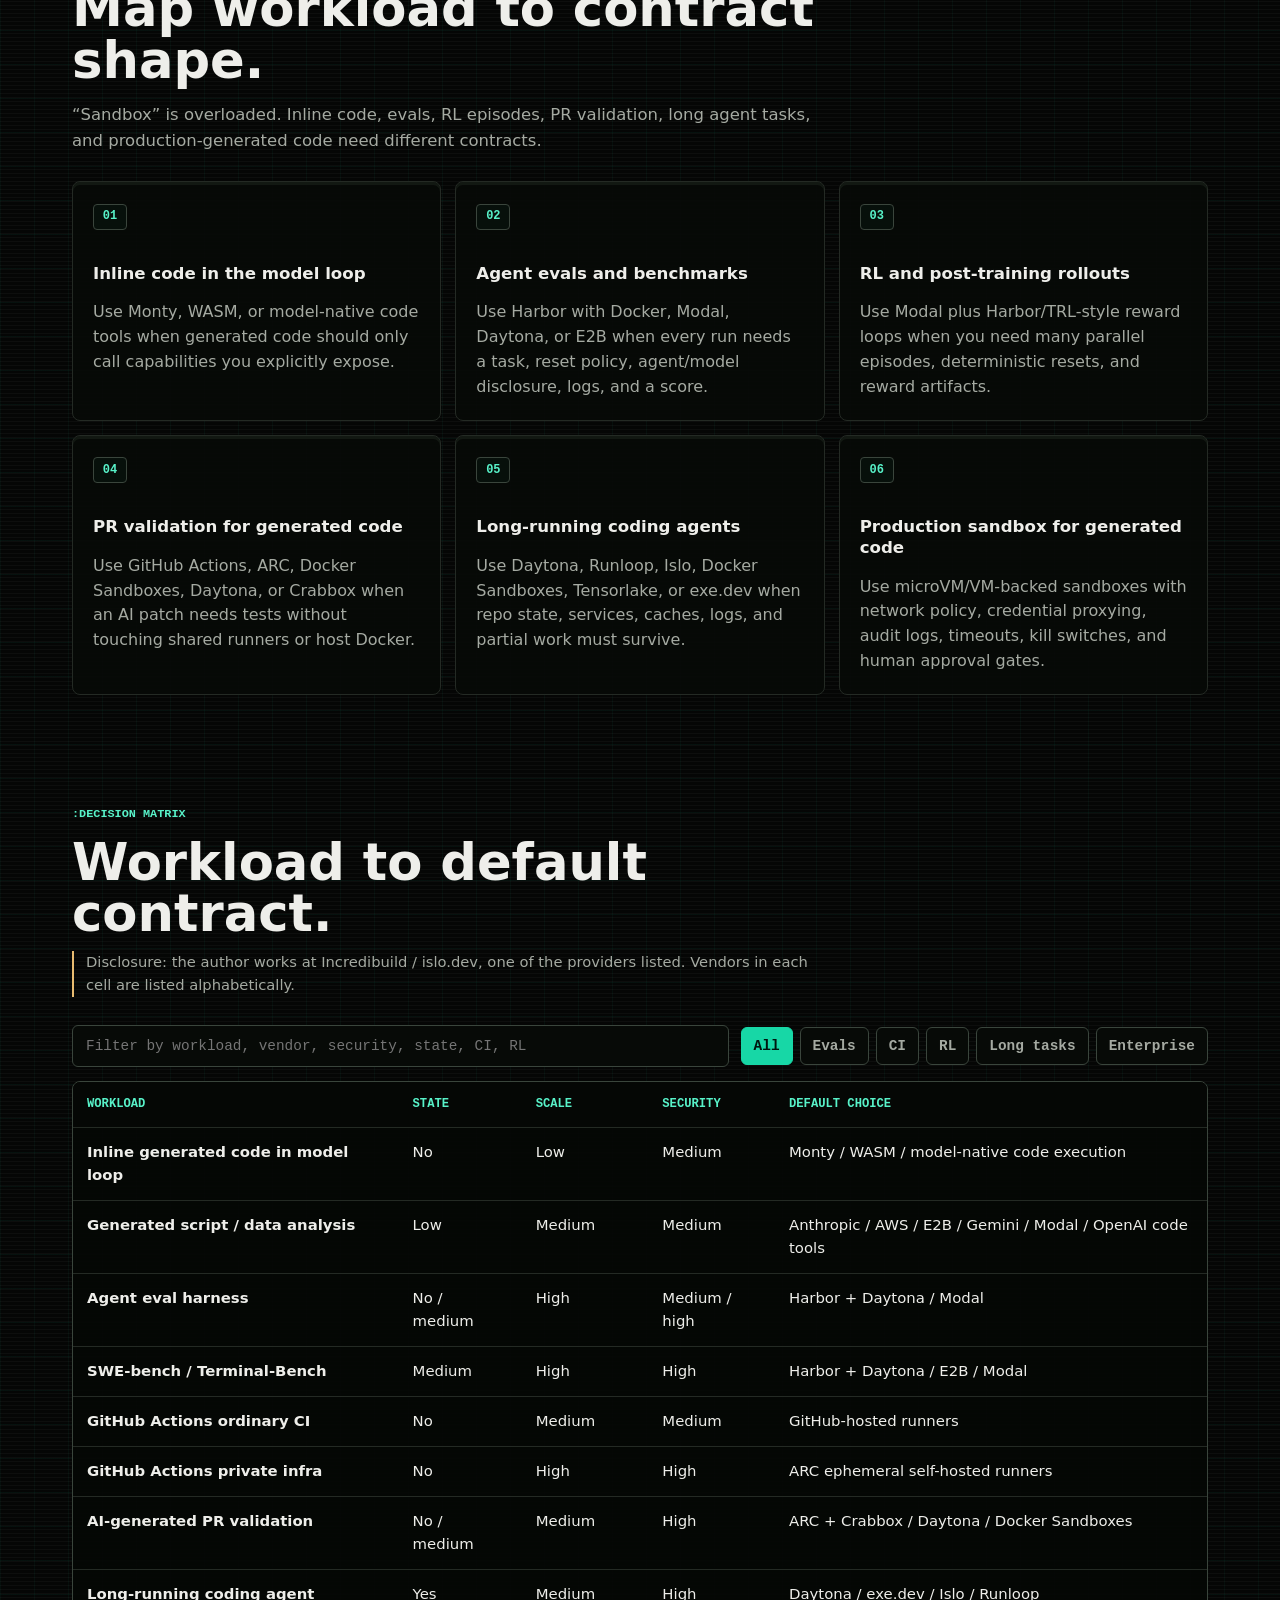
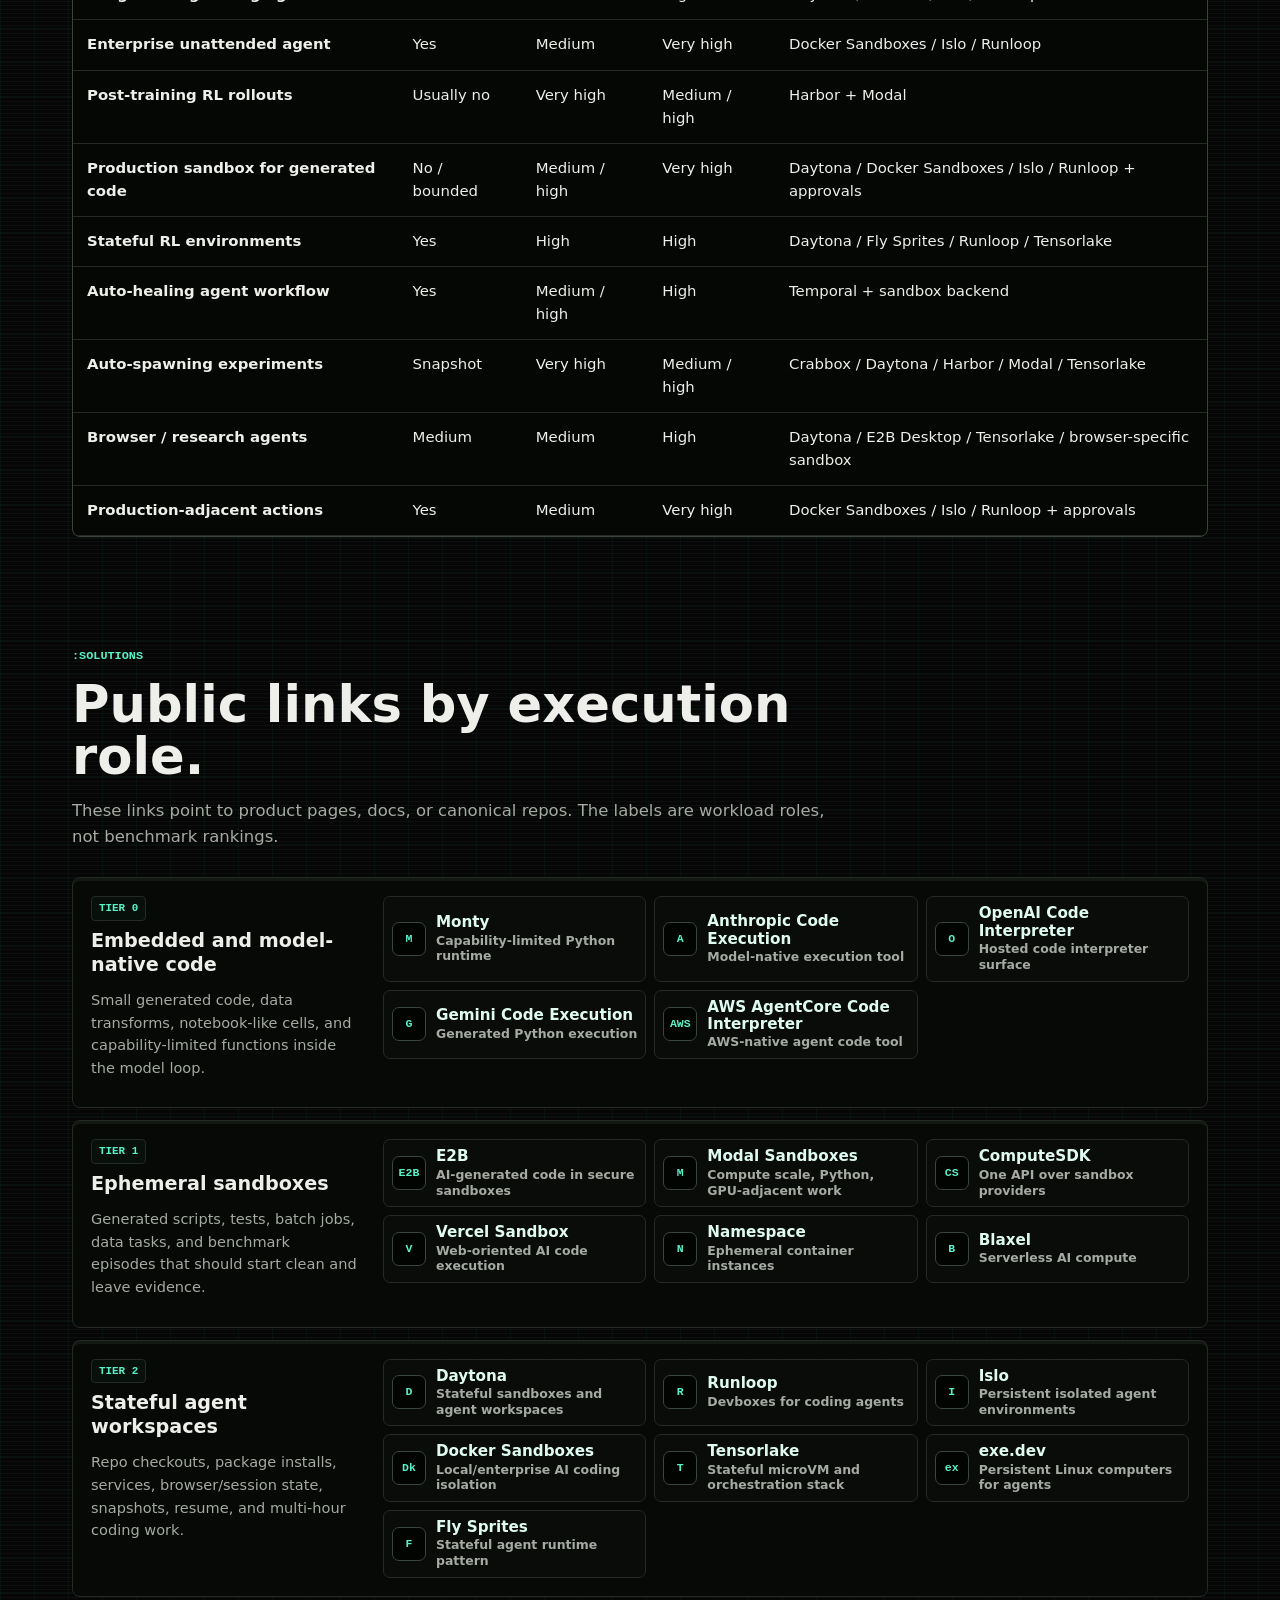
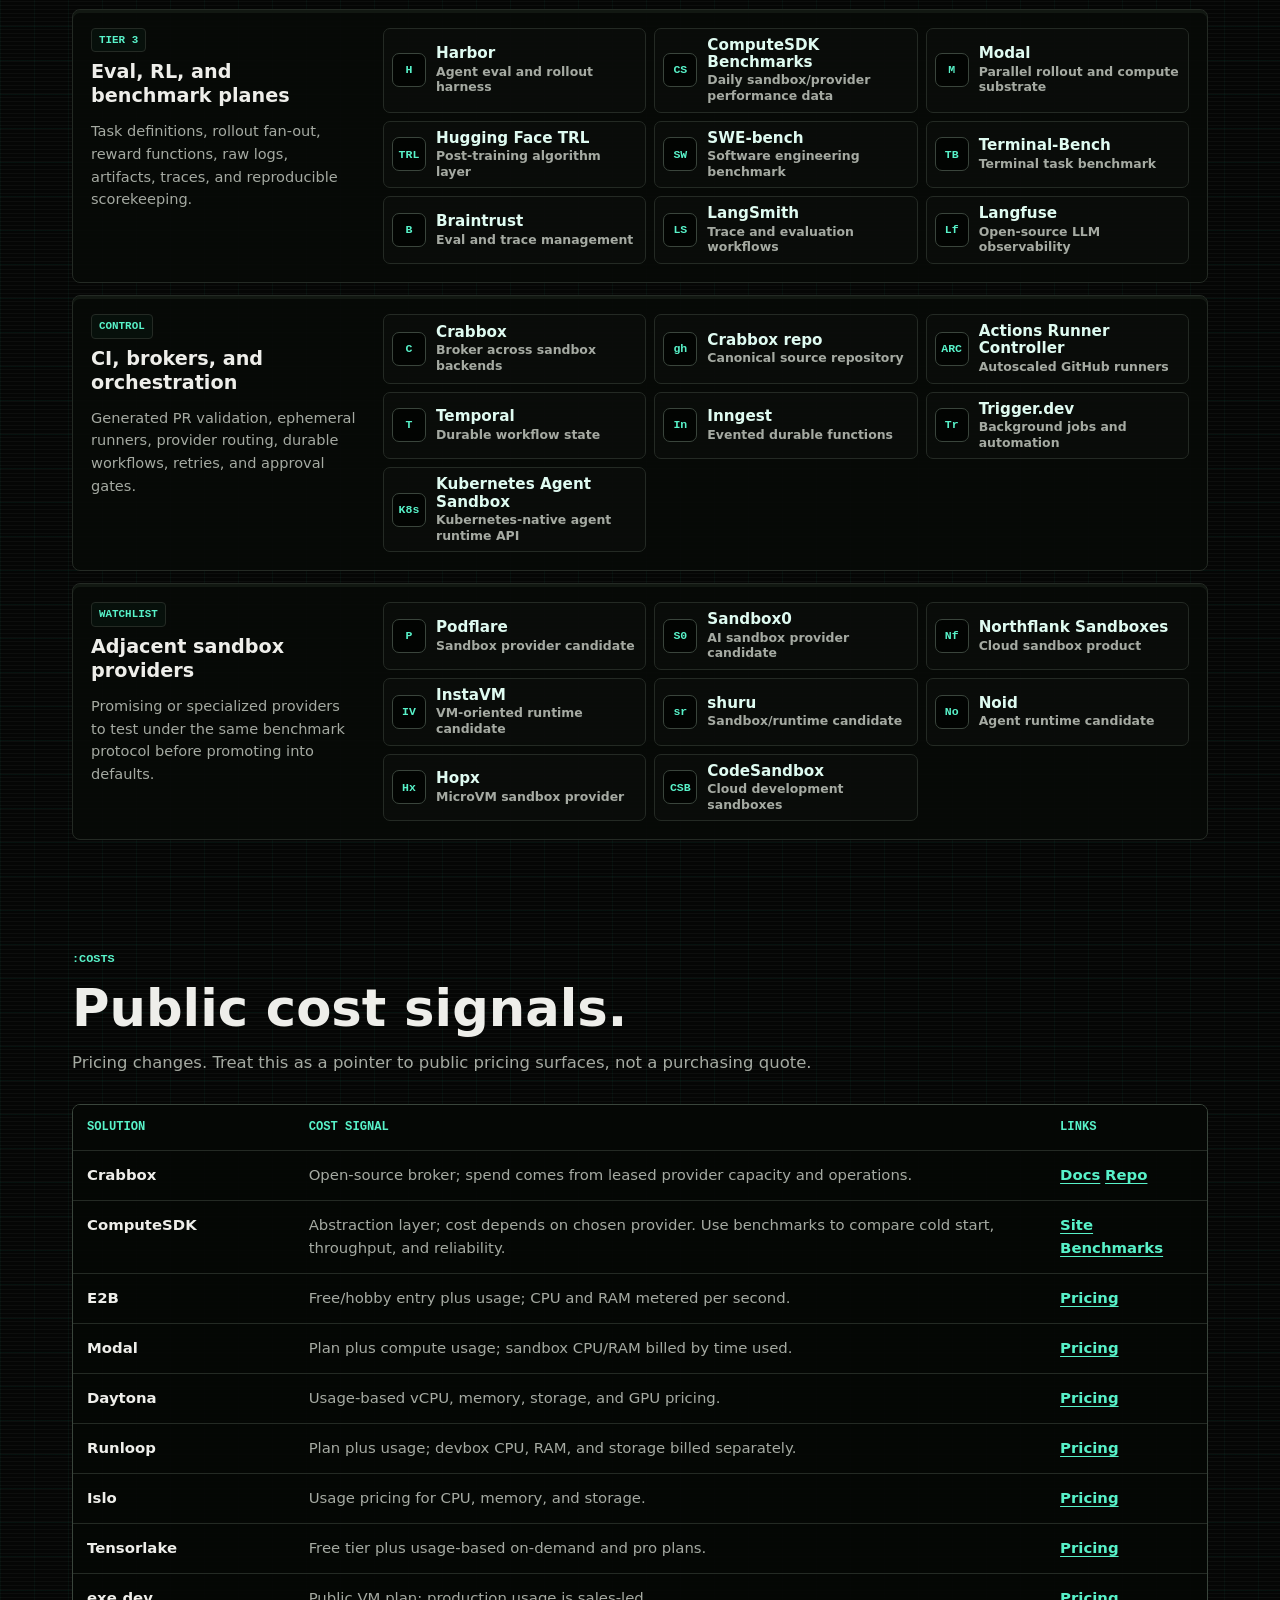
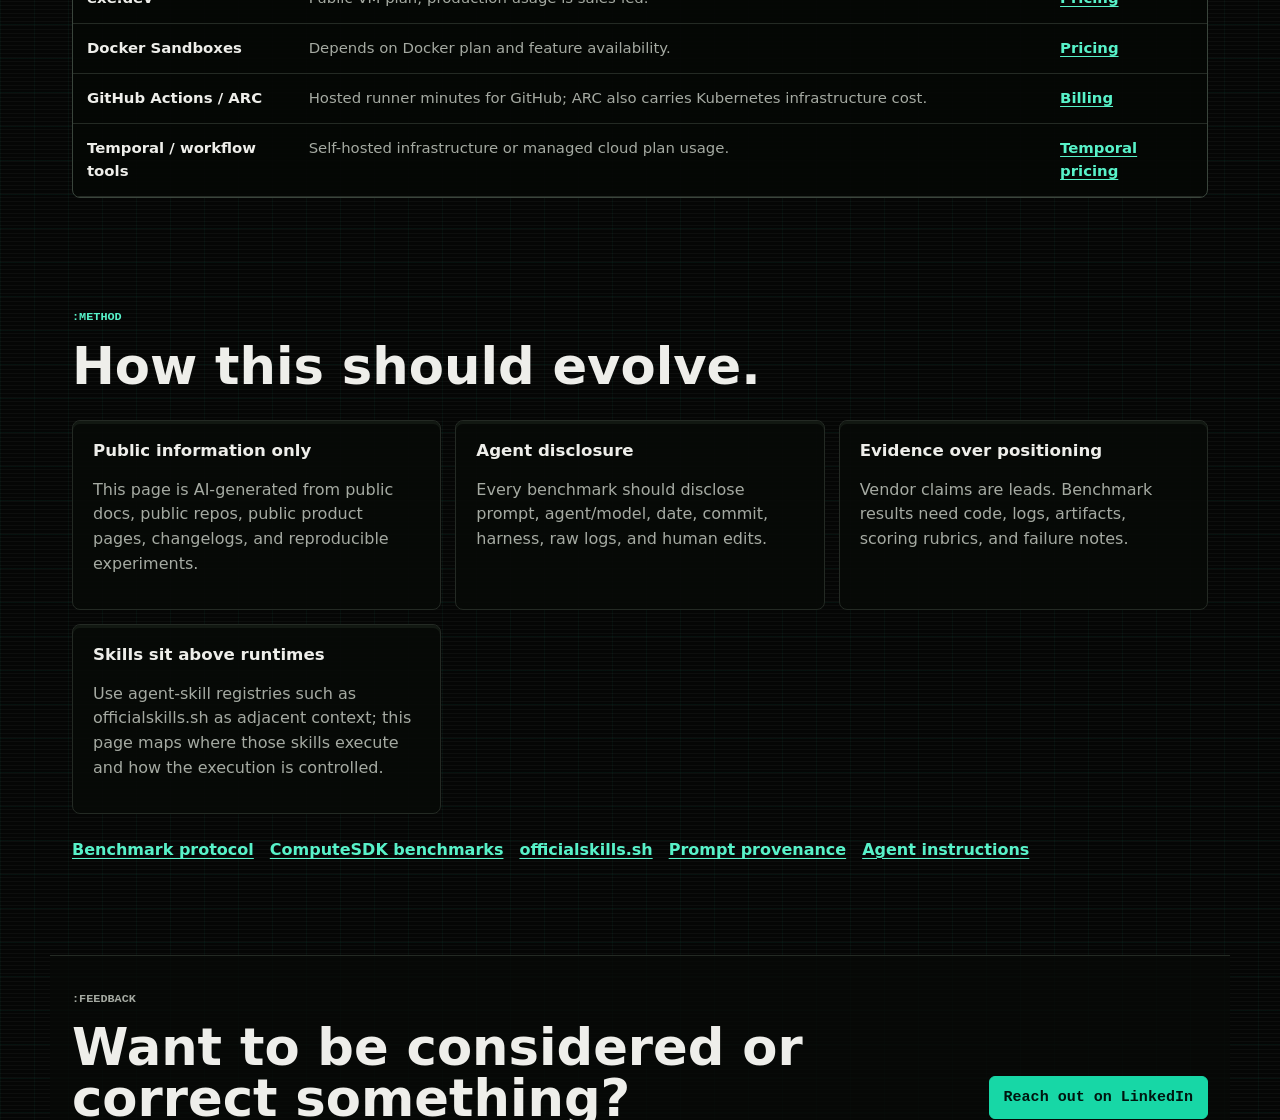
==== commit 5cdcd413: "Fix provider links, disclose author role, and add byline and SEO metadata - Replace five 404 Compute" ====
--- a/index.html
+++ b/index.html
@@ -3,11 +3,13 @@
   <head>
     <meta charset="utf-8">
     <meta name="viewport" content="width=device-width, initial-scale=1">
-    <title>AI Sandbox Landscape</title>
+    <title>AI Sandbox Landscape · Yossi Eliaz</title>
     <meta
       name="description"
-      content="A technical public-info guide to choosing AI sandbox infrastructure by execution contract: permissions, isolation, reset, state, scale, secrets, evidence, and stop conditions."
+      content="Choose AI agent sandboxes by execution contract: isolation, reset, state, secrets, scale and evidence. Public-source map with links and cost signals."
     >
+    <meta name="author" content="Yossi Eliaz">
+    <link rel="canonical" href="https://zozo123.github.io/sandbox-landscape/">
     <meta property="og:title" content="AI Sandbox Landscape">
     <meta property="og:site_name" content="AI Sandbox Landscape">
     <meta property="og:url" content="https://zozo123.github.io/sandbox-landscape/">
@@ -16,9 +18,9 @@
       content="Choose the execution contract first: permissions, isolation, reset semantics, state, scale, secrets, evidence, and stop conditions."
     >
     <meta property="og:type" content="website">
-    <meta property="og:image" content="https://zozo123.github.io/sandbox-landscape/og-image.png?v=20260516-2">
-    <meta property="og:image:url" content="https://zozo123.github.io/sandbox-landscape/og-image.png?v=20260516-2">
-    <meta property="og:image:secure_url" content="https://zozo123.github.io/sandbox-landscape/og-image.png?v=20260516-2">
+    <meta property="og:image" content="https://zozo123.github.io/sandbox-landscape/og-image.png?v=20261022">
+    <meta property="og:image:url" content="https://zozo123.github.io/sandbox-landscape/og-image.png?v=20261022">
+    <meta property="og:image:secure_url" content="https://zozo123.github.io/sandbox-landscape/og-image.png?v=20261022">
     <meta property="og:image:type" content="image/png">
     <meta property="og:image:width" content="1200">
     <meta property="og:image:height" content="630">
@@ -29,14 +31,32 @@
       name="twitter:description"
       content="Choose the execution contract first: permissions, isolation, reset, state, scale, secrets, evidence, and stop conditions."
     >
-    <meta name="twitter:image" content="https://zozo123.github.io/sandbox-landscape/og-image.png?v=20260516-2">
+    <meta name="twitter:image" content="https://zozo123.github.io/sandbox-landscape/og-image.png?v=20261022">
     <meta name="twitter:image:alt" content="AI Sandbox Landscape: Choose the execution contract first.">
     <meta name="theme-color" content="#050605">
-    <meta name="image" content="https://zozo123.github.io/sandbox-landscape/og-image.png?v=20260516-2">
-    <meta name="thumbnail" content="https://zozo123.github.io/sandbox-landscape/og-image.png?v=20260516-2">
+    <meta name="image" content="https://zozo123.github.io/sandbox-landscape/og-image.png?v=20261022">
+    <meta name="thumbnail" content="https://zozo123.github.io/sandbox-landscape/og-image.png?v=20261022">
     <link rel="icon" href="favicon.svg" type="image/svg+xml">
-    <link rel="image_src" href="https://zozo123.github.io/sandbox-landscape/og-image.png?v=20260516-2">
+    <link rel="image_src" href="https://zozo123.github.io/sandbox-landscape/og-image.png?v=20261022">
     <link rel="stylesheet" href="styles.css">
+    <script type="application/ld+json">
+      {
+        "@context": "https://schema.org",
+        "@type": "TechArticle",
+        "headline": "AI Sandbox Landscape: choose the execution contract first",
+        "description": "Public-source map of AI agent sandbox options by execution contract (isolation, reset, state, secrets, scale, evidence), AI-generated with Codex.",
+        "url": "https://zozo123.github.io/sandbox-landscape/",
+        "image": "https://zozo123.github.io/sandbox-landscape/og-image.png?v=20261022",
+        "datePublished": "2026-05-15",
+        "dateModified": "2026-05-16",
+        "author": {
+          "@type": "Person",
+          "name": "Yossi Eliaz",
+          "url": "https://yossieliaz.netlify.app/",
+          "sameAs": ["https://github.com/zozo123", "https://www.linkedin.com/in/yossi-eliaz/"]
+        }
+      }
+    </script>
   </head>
   <body>
     <a class="skip-link" href="#use-cases">Skip to use cases</a>
@@ -72,7 +92,8 @@
               and what evidence comes back.
             </p>
             <div class="hero-meta" aria-label="Research scope">
-              <span>Updated May 16, 2026</span>
+              <span>By&nbsp;<a href="https://zozo123.github.io/">Yossi Eliaz</a></span>
+              <span>Snapshot: May 16, 2026</span>
               <span>Public sources only</span>
               <span>AI-generated baseline</span>
             </div>
@@ -300,6 +321,7 @@
         <div class="section-heading">
           <p class="kicker">Decision matrix</p>
           <h2 id="matrix-title">Workload to default contract.</h2>
+          <p class="disclosure">Disclosure: the author works at Incredibuild / islo.dev, one of the providers listed. Vendors in each cell are listed alphabetically.</p>
         </div>
 
         <div class="matrix-controls" aria-label="Matrix controls">
@@ -339,21 +361,21 @@
                 <td>Low</td>
                 <td>Medium</td>
                 <td>Medium</td>
-                <td>E2B / Modal / Anthropic / OpenAI / Gemini / AWS code tools</td>
+                <td>Anthropic / AWS / E2B / Gemini / Modal / OpenAI code tools</td>
               </tr>
               <tr data-tags="eval agent benchmark harbor modal daytona">
                 <td>Agent eval harness</td>
                 <td>No / medium</td>
                 <td>High</td>
                 <td>Medium / high</td>
-                <td>Harbor + Modal / Daytona</td>
+                <td>Harbor + Daytona / Modal</td>
               </tr>
               <tr data-tags="eval swe terminal bench">
                 <td>SWE-bench / Terminal-Bench</td>
                 <td>Medium</td>
                 <td>High</td>
                 <td>High</td>
-                <td>Harbor + Daytona / Modal / E2B</td>
+                <td>Harbor + Daytona / E2B / Modal</td>
               </tr>
               <tr data-tags="ci github actions">
                 <td>GitHub Actions ordinary CI</td>
@@ -374,42 +396,42 @@
                 <td>No / medium</td>
                 <td>Medium</td>
                 <td>High</td>
-                <td>ARC + Docker Sandboxes / Daytona / Crabbox</td>
+                <td>ARC + Crabbox / Daytona / Docker Sandboxes</td>
               </tr>
               <tr data-tags="long coding agent daytona runloop islo exe">
                 <td>Long-running coding agent</td>
                 <td>Yes</td>
                 <td>Medium</td>
                 <td>High</td>
-                <td>Daytona / Runloop / Islo / exe.dev</td>
+                <td>Daytona / exe.dev / Islo / Runloop</td>
               </tr>
               <tr data-tags="enterprise unattended agent islo runloop docker">
                 <td>Enterprise unattended agent</td>
                 <td>Yes</td>
                 <td>Medium</td>
                 <td>Very high</td>
-                <td>Islo / Runloop / Docker Sandboxes</td>
+                <td>Docker Sandboxes / Islo / Runloop</td>
               </tr>
               <tr data-tags="rl post training rollout modal harbor">
                 <td>Post-training RL rollouts</td>
                 <td>Usually no</td>
                 <td>Very high</td>
                 <td>Medium / high</td>
-                <td>Modal + Harbor</td>
+                <td>Harbor + Modal</td>
               </tr>
               <tr data-tags="enterprise production generated code sandbox egress secrets microvm">
                 <td>Production sandbox for generated code</td>
                 <td>No / bounded</td>
                 <td>Medium / high</td>
                 <td>Very high</td>
-                <td>Docker Sandboxes / Islo / Runloop / Daytona + approvals</td>
+                <td>Daytona / Docker Sandboxes / Islo / Runloop + approvals</td>
               </tr>
               <tr data-tags="rl stateful tensorlake daytona runloop fly sprites">
                 <td>Stateful RL environments</td>
                 <td>Yes</td>
                 <td>High</td>
                 <td>High</td>
-                <td>Tensorlake / Daytona / Runloop / Fly Sprites</td>
+                <td>Daytona / Fly Sprites / Runloop / Tensorlake</td>
               </tr>
               <tr data-tags="long auto healing temporal">
                 <td>Auto-healing agent workflow</td>
@@ -423,21 +445,21 @@
                 <td>Snapshot</td>
                 <td>Very high</td>
                 <td>Medium / high</td>
-                <td>Modal / Harbor / Daytona / Tensorlake / Crabbox</td>
+                <td>Crabbox / Daytona / Harbor / Modal / Tensorlake</td>
               </tr>
               <tr data-tags="long browser research e2b desktop daytona tensorlake">
                 <td>Browser / research agents</td>
                 <td>Medium</td>
                 <td>Medium</td>
                 <td>High</td>
-                <td>E2B Desktop / Daytona / Tensorlake / browser-specific sandbox</td>
+                <td>Daytona / E2B Desktop / Tensorlake / browser-specific sandbox</td>
               </tr>
               <tr data-tags="enterprise production adjacent approvals">
                 <td>Production-adjacent actions</td>
                 <td>Yes</td>
                 <td>Medium</td>
                 <td>Very high</td>
-                <td>Islo / Runloop / Docker Sandboxes + approvals</td>
+                <td>Docker Sandboxes / Islo / Runloop + approvals</td>
               </tr>
             </tbody>
           </table>
@@ -497,15 +519,15 @@
                 <span class="vendor-mark">CS</span>
                 <span class="vendor-text"><strong>ComputeSDK</strong><small>One API over sandbox providers</small></span>
               </a>
-              <a class="vendor-item" href="https://www.computesdk.com/providers/vercel/" target="_blank" rel="noreferrer">
+              <a class="vendor-item" href="https://vercel.com/docs/vercel-sandbox" target="_blank" rel="noreferrer">
                 <span class="vendor-mark">V</span>
                 <span class="vendor-text"><strong>Vercel Sandbox</strong><small>Web-oriented AI code execution</small></span>
               </a>
-              <a class="vendor-item" href="https://www.computesdk.com/providers/namespace/" target="_blank" rel="noreferrer">
+              <a class="vendor-item" href="https://namespace.so/" target="_blank" rel="noreferrer">
                 <span class="vendor-mark">N</span>
                 <span class="vendor-text"><strong>Namespace</strong><small>Ephemeral container instances</small></span>
               </a>
-              <a class="vendor-item" href="https://www.computesdk.com/providers/blaxel/" target="_blank" rel="noreferrer">
+              <a class="vendor-item" href="https://blaxel.ai/" target="_blank" rel="noreferrer">
                 <span class="vendor-mark">B</span>
                 <span class="vendor-text"><strong>Blaxel</strong><small>Serverless AI compute</small></span>
               </a>
@@ -657,11 +679,11 @@
                 <span class="vendor-mark">No</span>
                 <span class="vendor-text"><strong>Noid</strong><small>Agent runtime candidate</small></span>
               </a>
-              <a class="vendor-item" href="https://www.computesdk.com/providers/hopx/" target="_blank" rel="noreferrer">
+              <a class="vendor-item" href="https://hopx.ai/" target="_blank" rel="noreferrer">
                 <span class="vendor-mark">Hx</span>
                 <span class="vendor-text"><strong>Hopx</strong><small>MicroVM sandbox provider</small></span>
               </a>
-              <a class="vendor-item" href="https://www.computesdk.com/providers/codesandbox/" target="_blank" rel="noreferrer">
+              <a class="vendor-item" href="https://codesandbox.io/" target="_blank" rel="noreferrer">
                 <span class="vendor-mark">CSB</span>
                 <span class="vendor-text"><strong>CodeSandbox</strong><small>Cloud development sandboxes</small></span>
               </a>
@@ -781,7 +803,6 @@
           <a href="https://officialskills.sh/" target="_blank" rel="noreferrer">officialskills.sh</a>
           <a href="PROMPT.md">Prompt provenance</a>
           <a href="AGENTS.md">Agent instructions</a>
-          <a href="LAUNCH.md">Launch notes</a>
         </div>
       </section>
 
@@ -799,7 +820,8 @@
       <p>AI Sandbox Landscape. Public-info baseline. Verify before production use.</p>
       <p>Seeded with Codex on May 15, 2026. Public repo: <a href="https://github.com/zozo123/sandbox-landscape">github.com/zozo123/sandbox-landscape</a>.</p>
       <p>External references: <a href="https://www.computesdk.com/benchmarks/" target="_blank" rel="noreferrer">ComputeSDK sandbox benchmarks</a> and <a href="https://officialskills.sh/" target="_blank" rel="noreferrer">officialskills.sh</a>.</p>
-      <p>Disclosure: As of May 16, 2026, Yossi Eliaz is part of <a href="https://www.incredibuild.com/" target="_blank" rel="noreferrer">Incredibuild</a> and was a founding member of <a href="https://islo.dev/" target="_blank" rel="noreferrer">Islo.dev</a>.</p>
+      <p>Disclosure: <a href="https://yossieliaz.netlify.app/">Yossi Eliaz</a> is Principal Engineer, AI Systems at <a href="https://www.incredibuild.com/" target="_blank" rel="noreferrer">Incredibuild</a> / <a href="https://islo.dev/" target="_blank" rel="noreferrer">islo.dev</a> and was a founding member of Islo.dev. Islo is one of the providers listed on this page.</p>
+      <p>More writing: <a href="https://zozo123.github.io/">zozo123.github.io</a></p>
     </footer>
 
     <script src="script.js"></script>
--- a/styles.css
+++ b/styles.css
@@ -243,6 +243,12 @@
   font-weight: 640;
 }
 
+.hero-meta a {
+  color: var(--accent-ink);
+  text-underline-offset: 3px;
+  text-decoration-thickness: 1px;
+}
+
 .hero-actions {
   display: flex;
   flex-wrap: wrap;
@@ -700,6 +706,13 @@
 .section-heading p:not(.kicker) {
   color: var(--muted);
   font-size: 1.03rem;
+}
+
+.section-heading p.disclosure {
+  margin-top: 12px;
+  padding-left: 12px;
+  border-left: 2px solid var(--amber);
+  font-size: 0.92rem;
 }
 
 .runtime-map {
@@ -1106,6 +1119,12 @@
     width: 100%;
     overflow-x: auto;
     padding-bottom: 3px;
+    -webkit-mask-image: linear-gradient(90deg, #000 85%, transparent);
+    mask-image: linear-gradient(90deg, #000 85%, transparent);
+  }
+
+  .nav-links a {
+    padding: 12px 6px;
   }
 
   .principle,
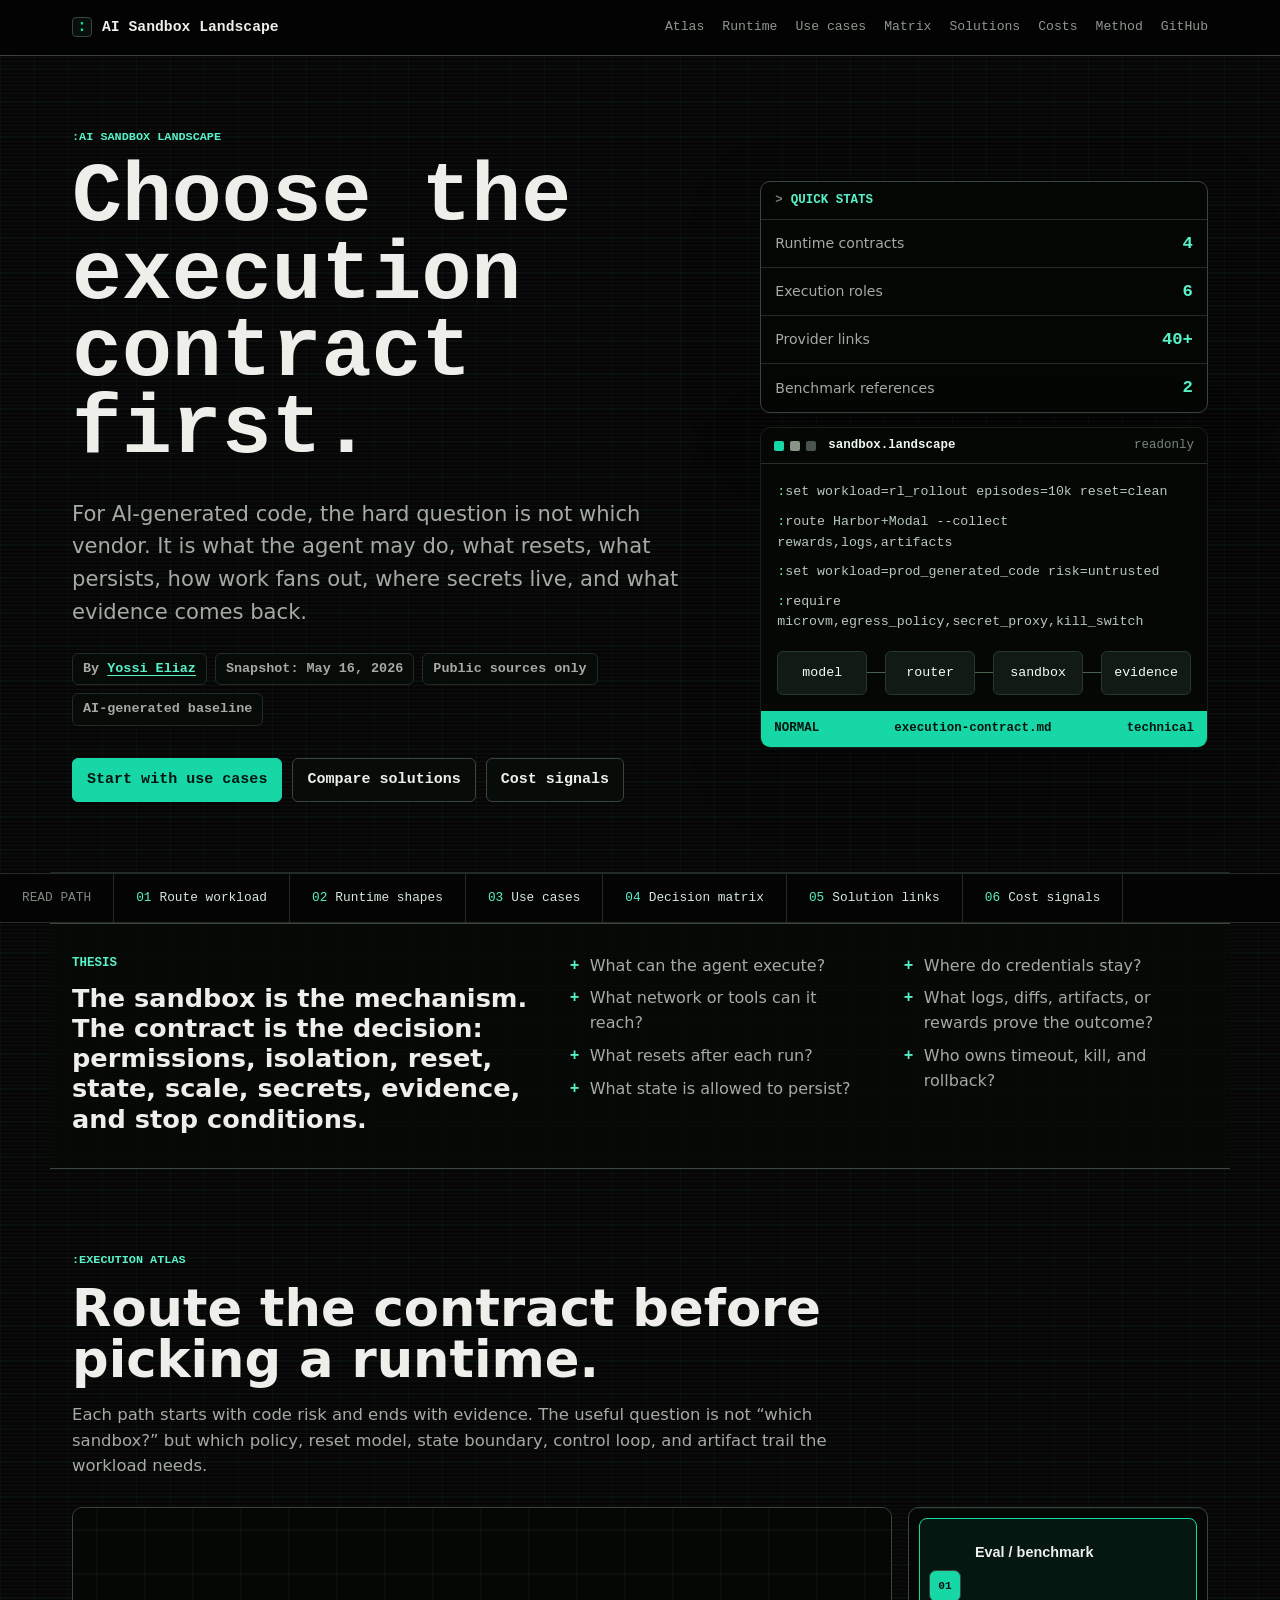
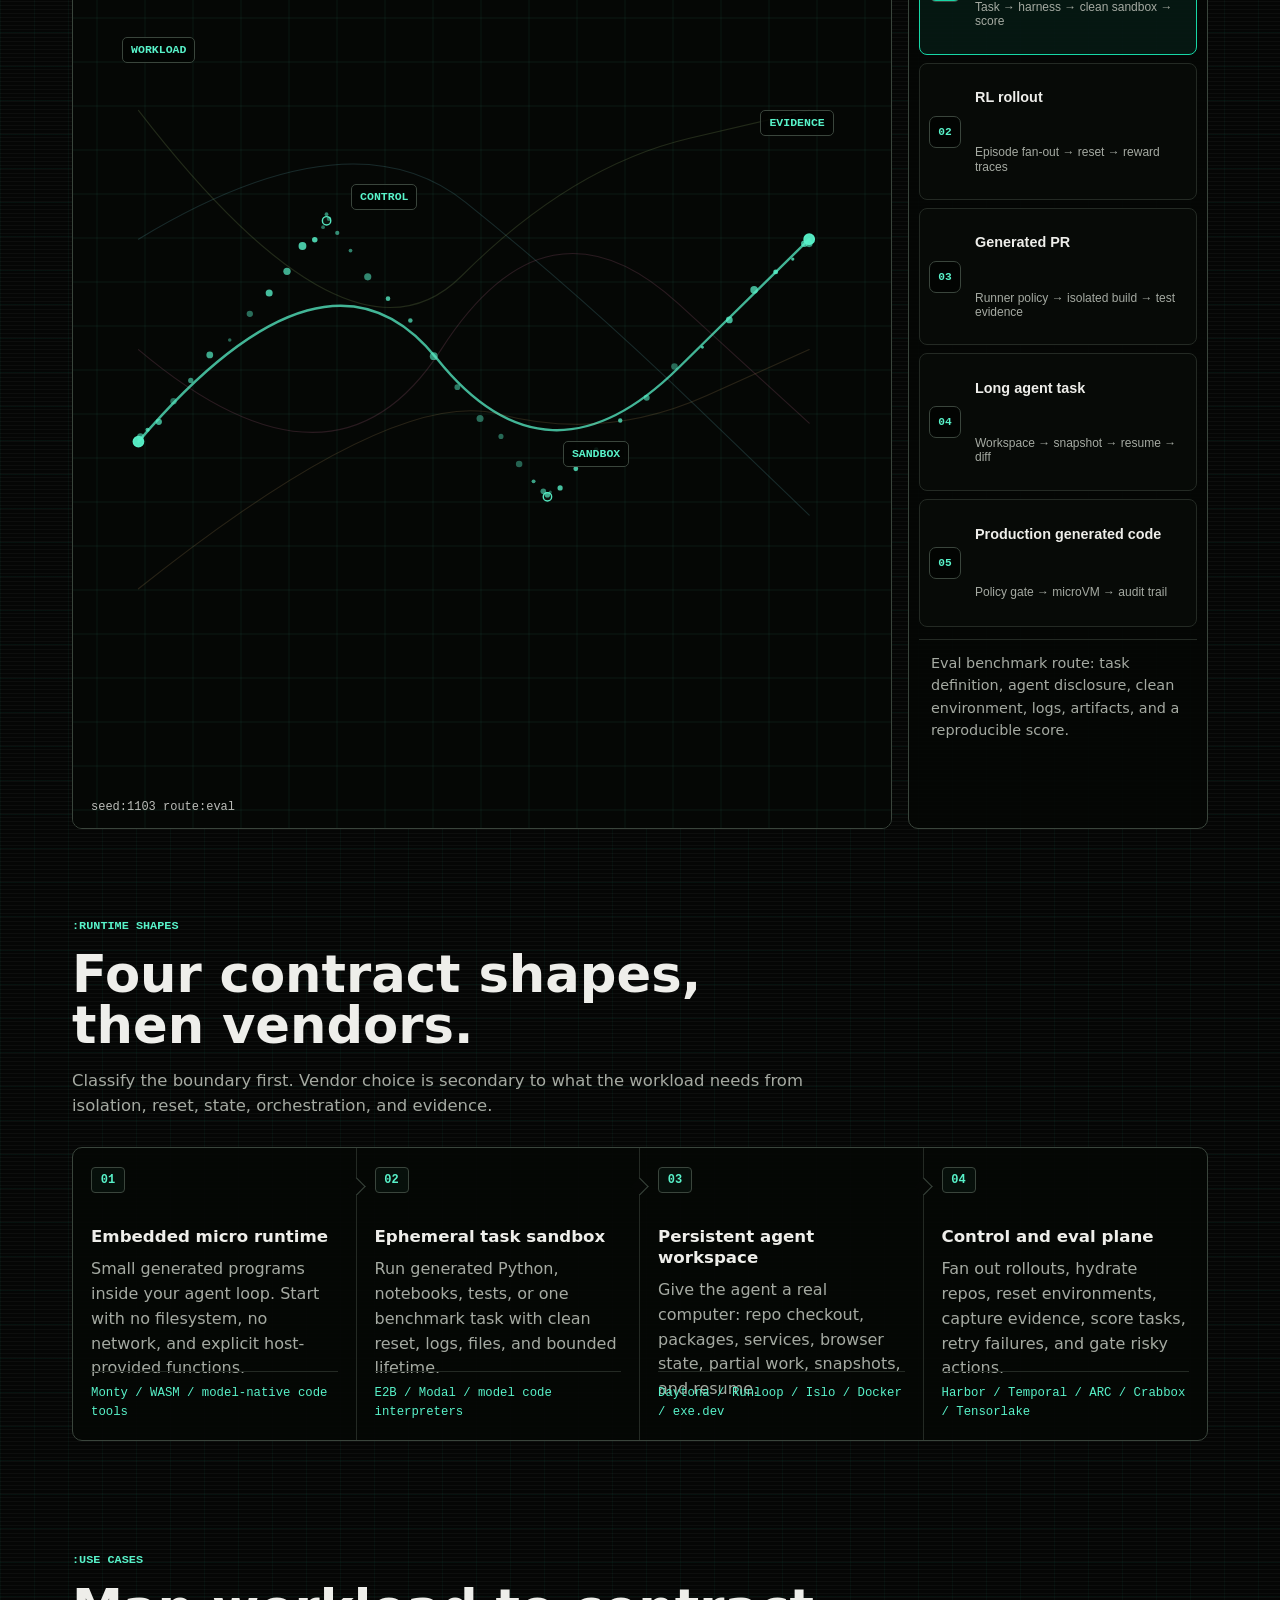
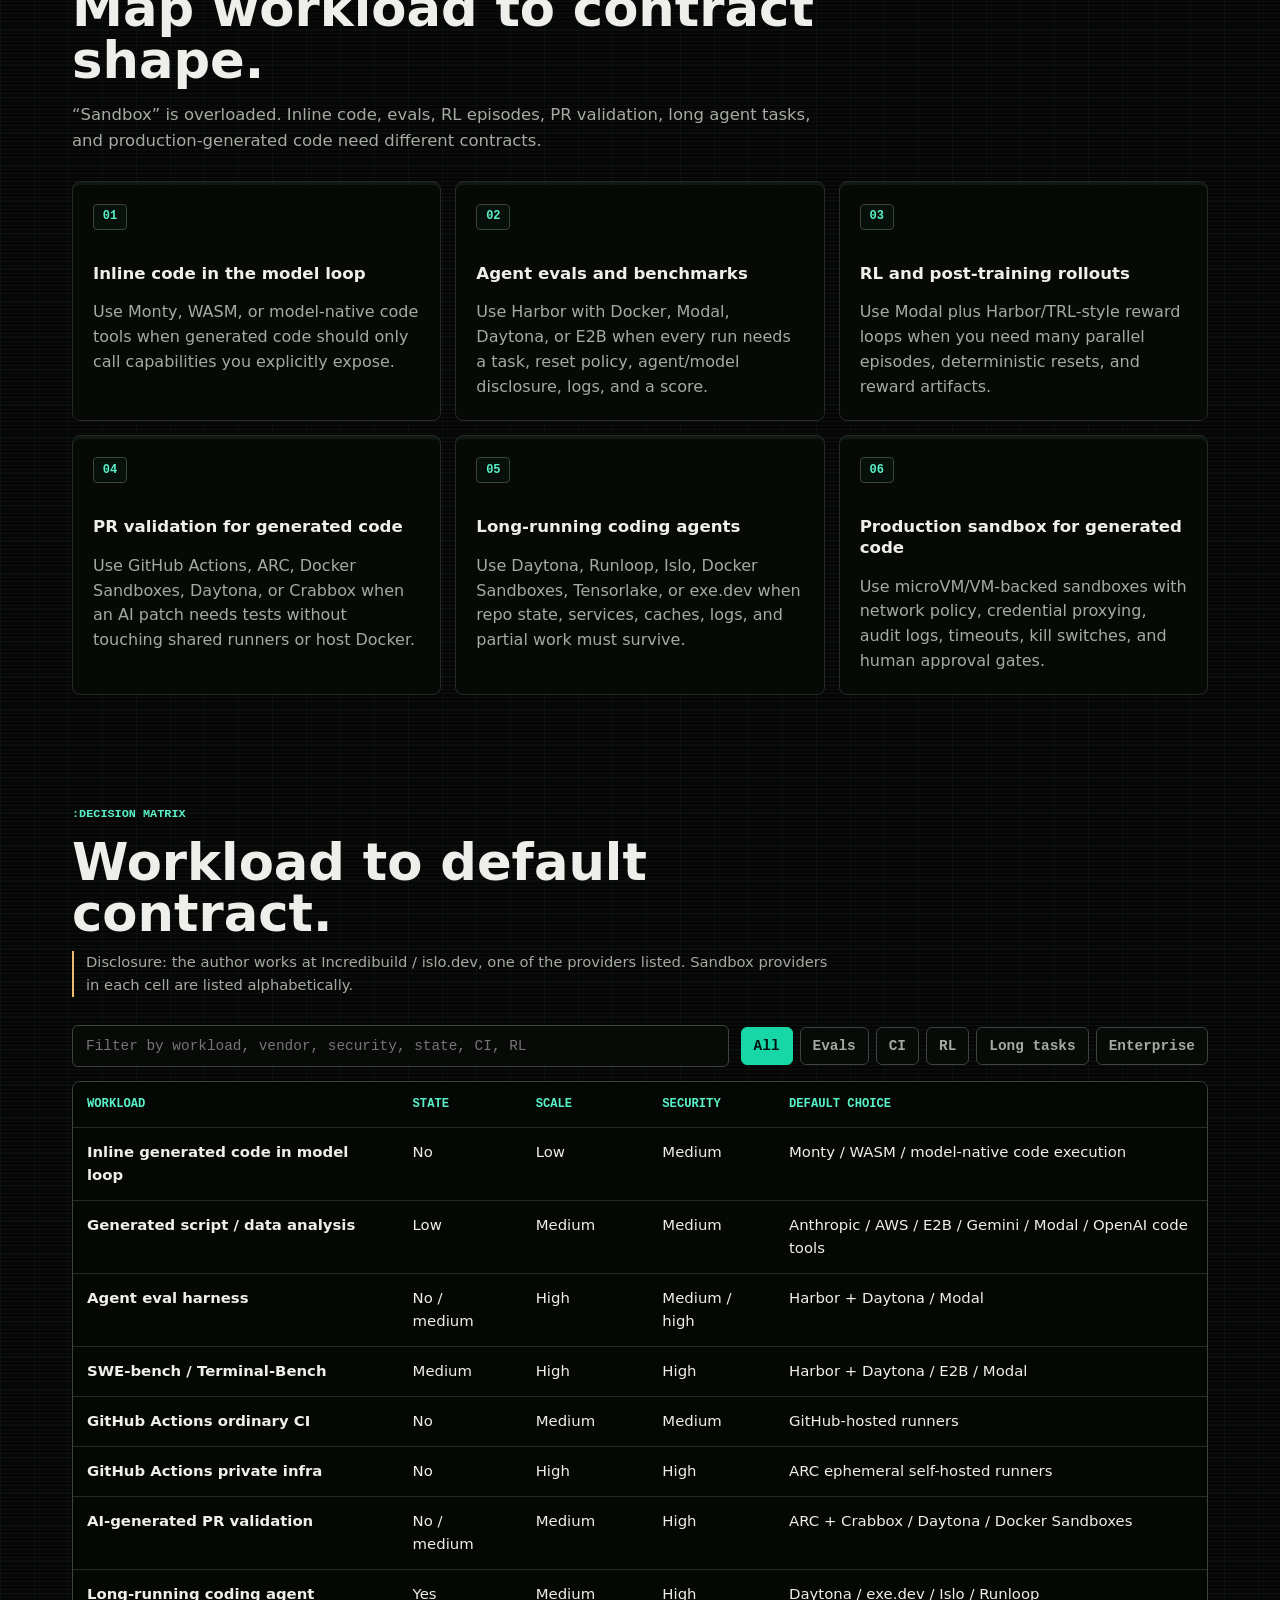
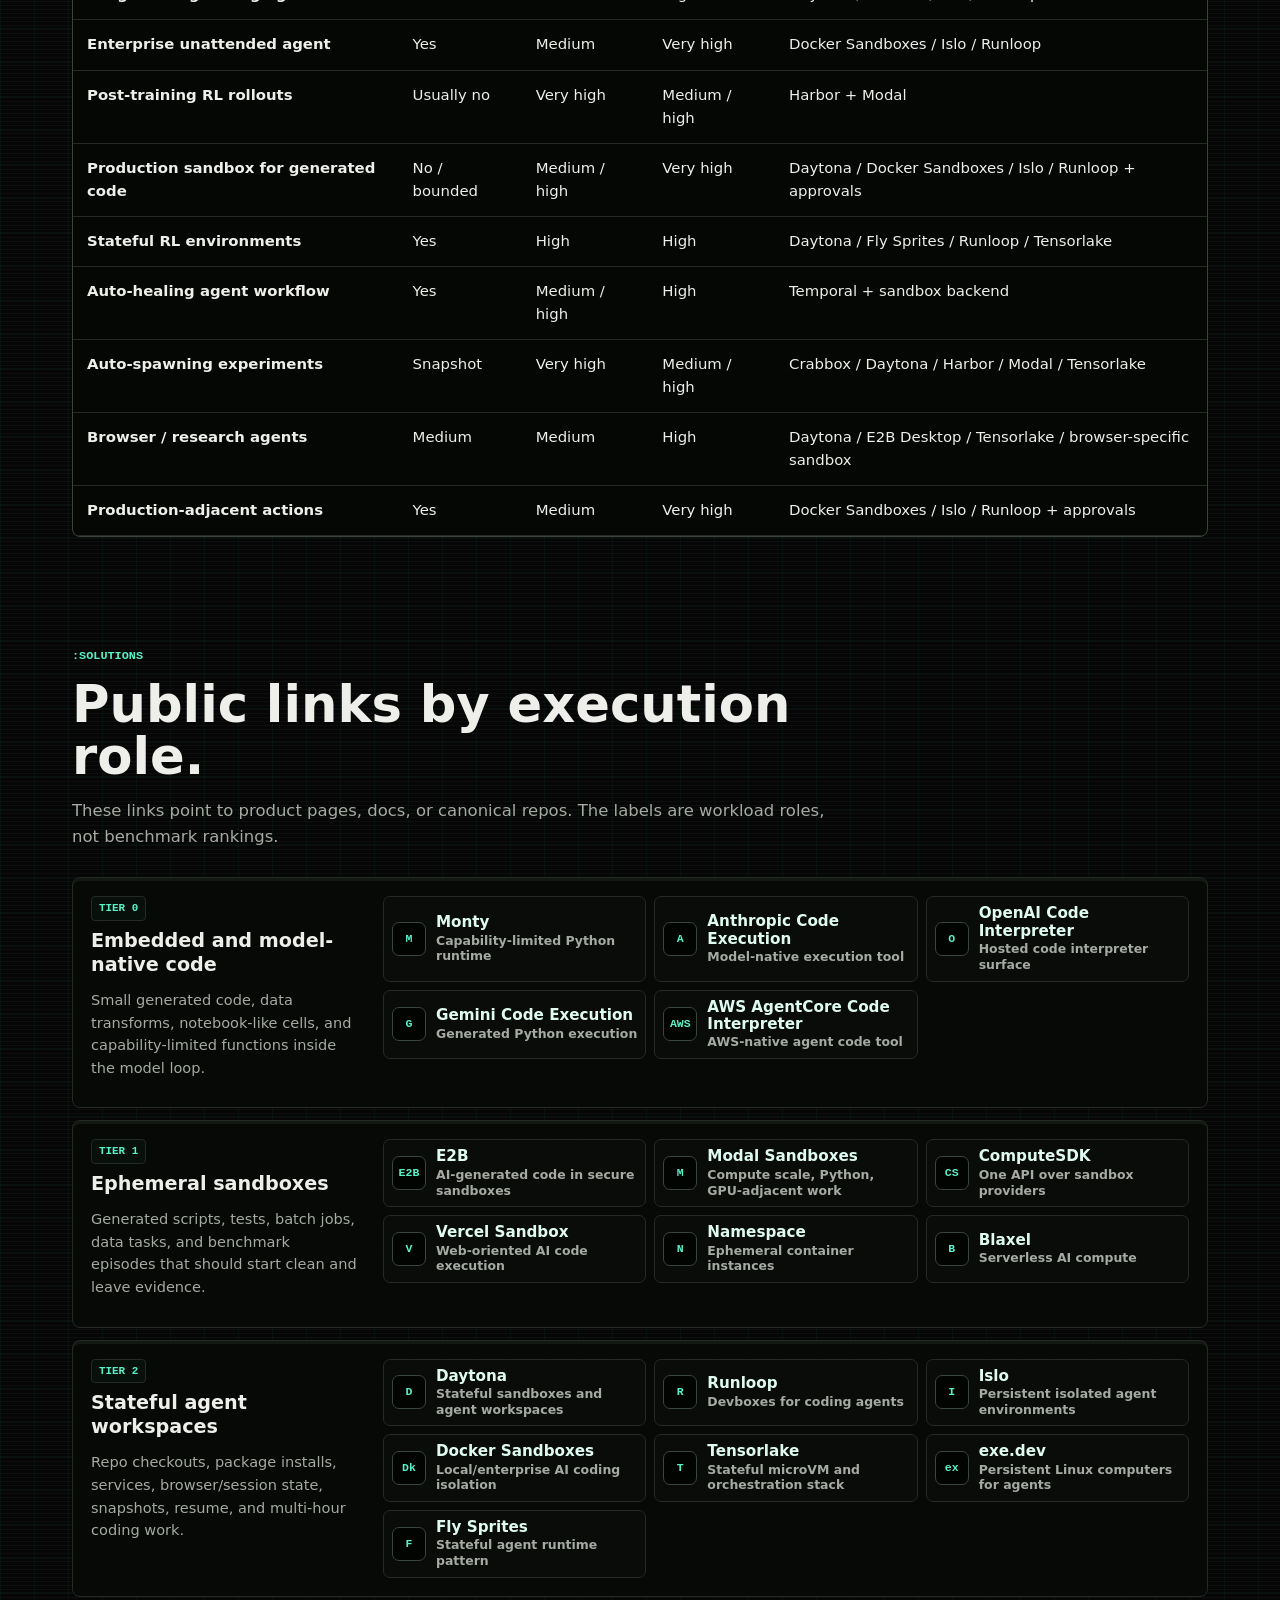
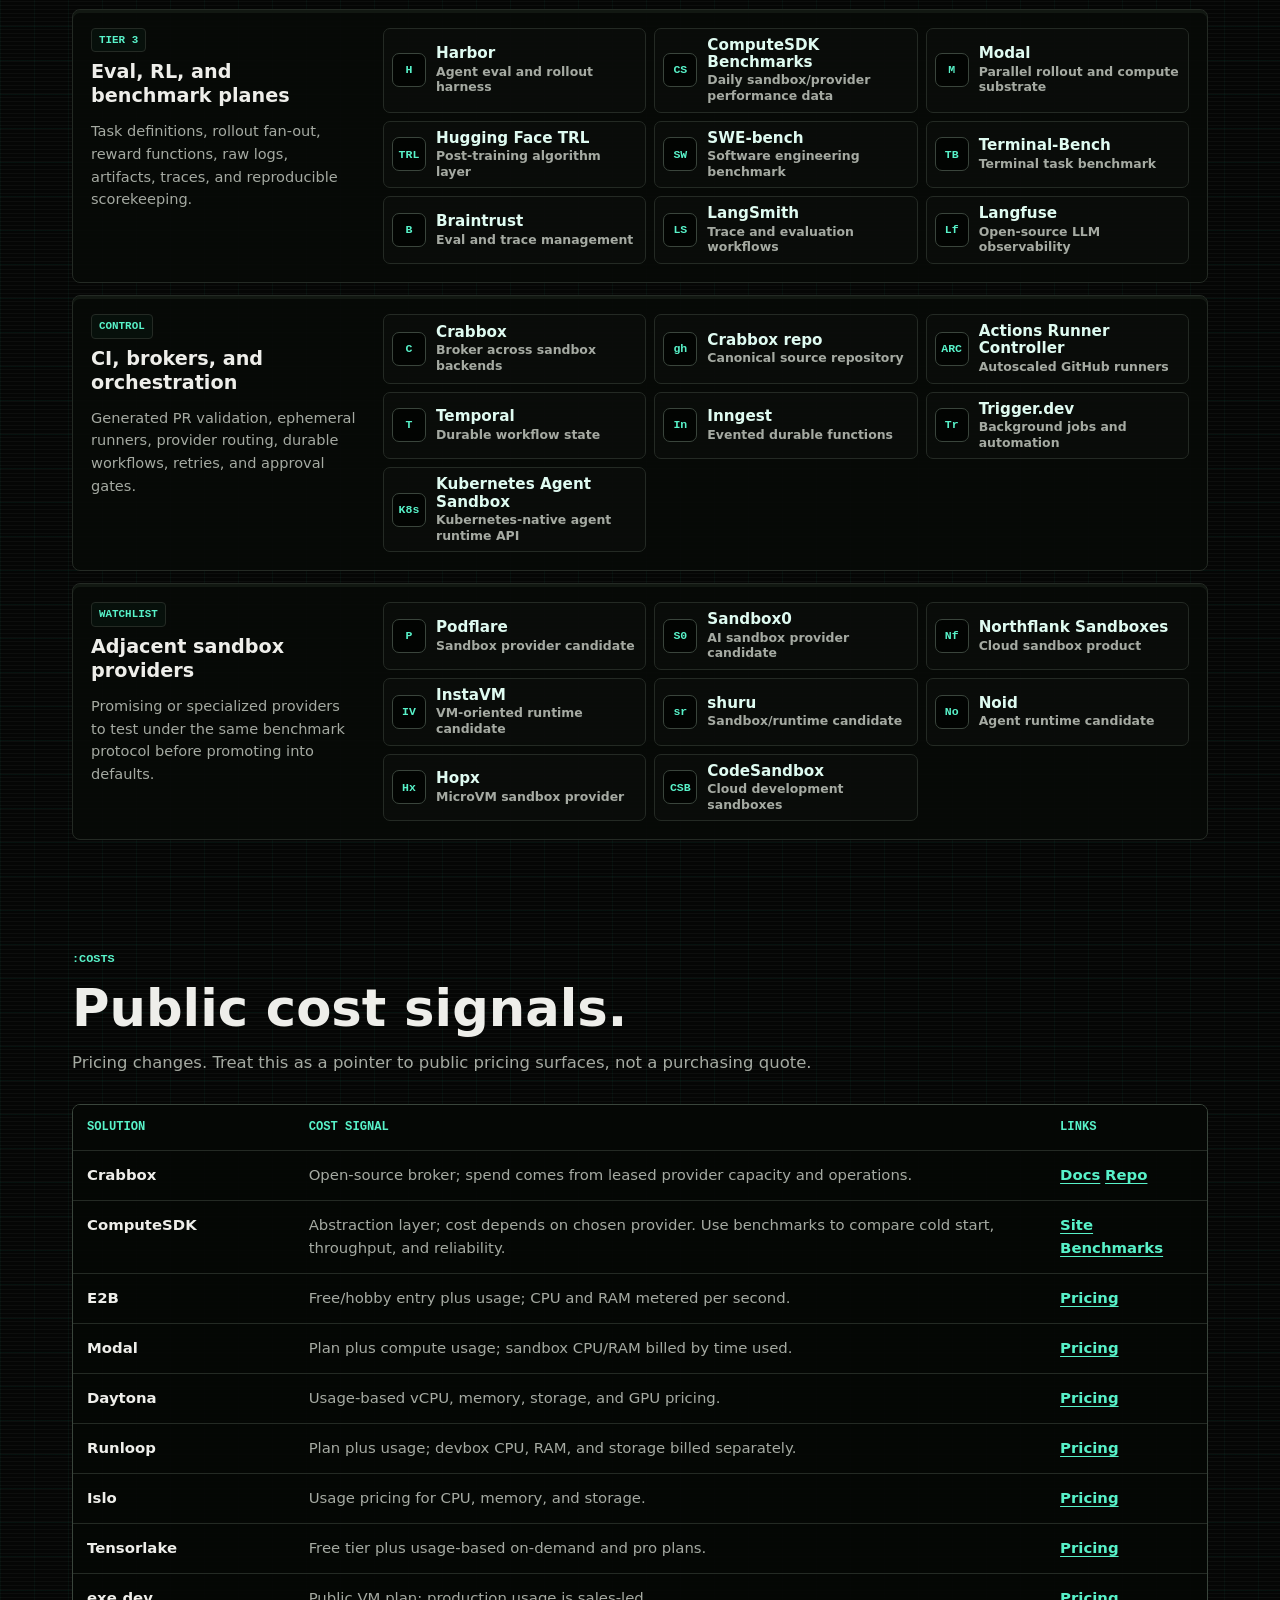
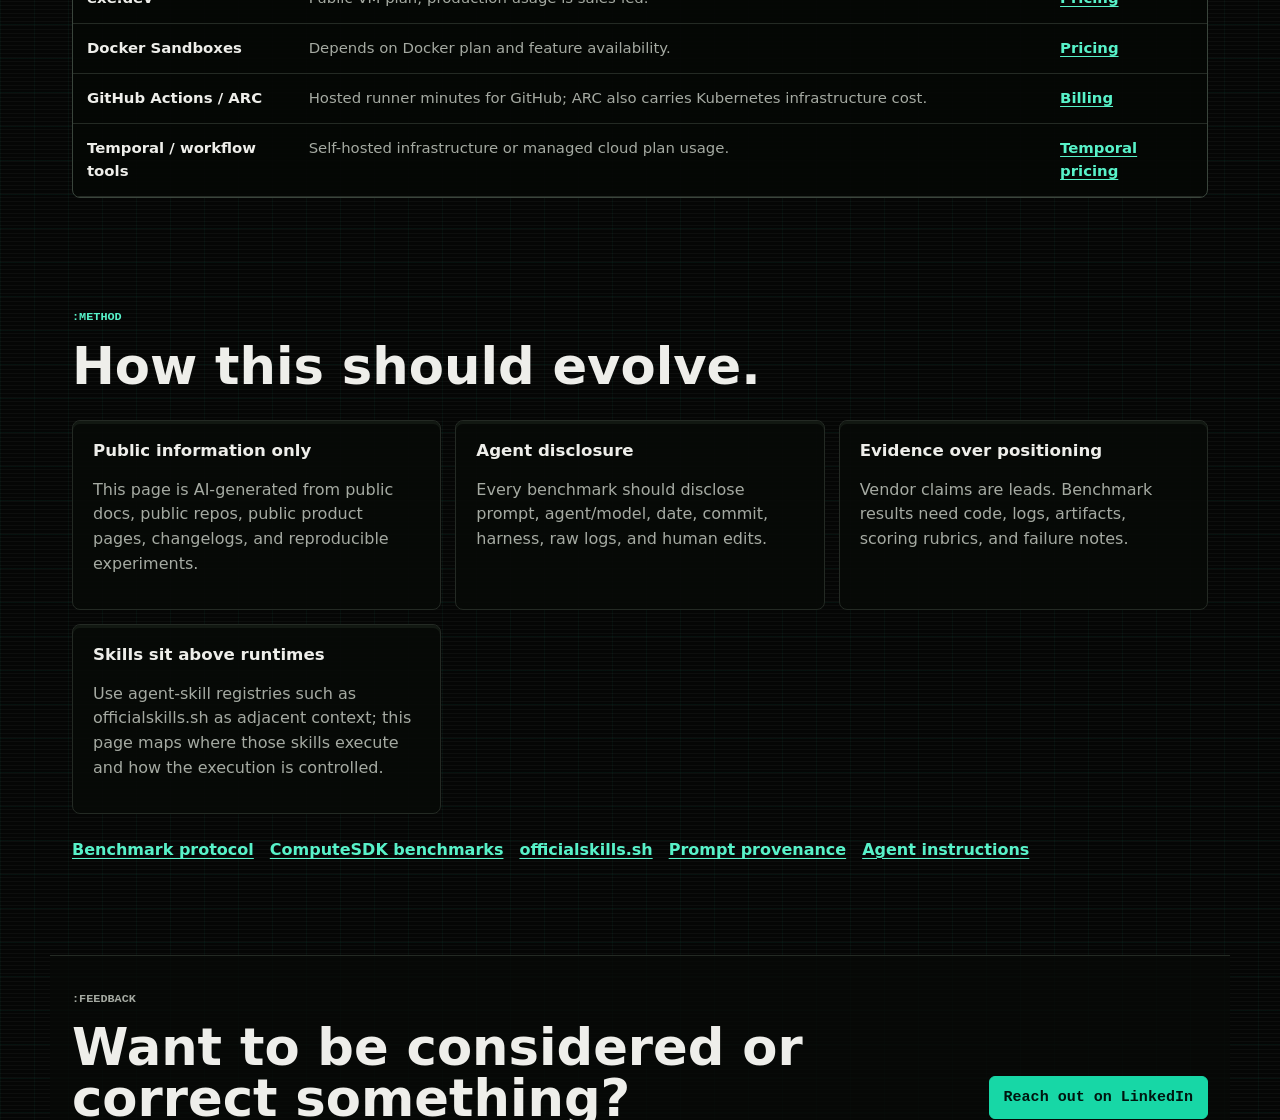
==== commit 30ae2349: "Scope matrix ordering note to sandbox providers The cells 'Harbor + Daytona / Modal' and 'Monty / WA" ====
--- a/index.html
+++ b/index.html
@@ -321,7 +321,7 @@
         <div class="section-heading">
           <p class="kicker">Decision matrix</p>
           <h2 id="matrix-title">Workload to default contract.</h2>
-          <p class="disclosure">Disclosure: the author works at Incredibuild / islo.dev, one of the providers listed. Vendors in each cell are listed alphabetically.</p>
+          <p class="disclosure">Disclosure: the author works at Incredibuild / islo.dev, one of the providers listed. Sandbox providers in each cell are listed alphabetically.</p>
         </div>
 
         <div class="matrix-controls" aria-label="Matrix controls">
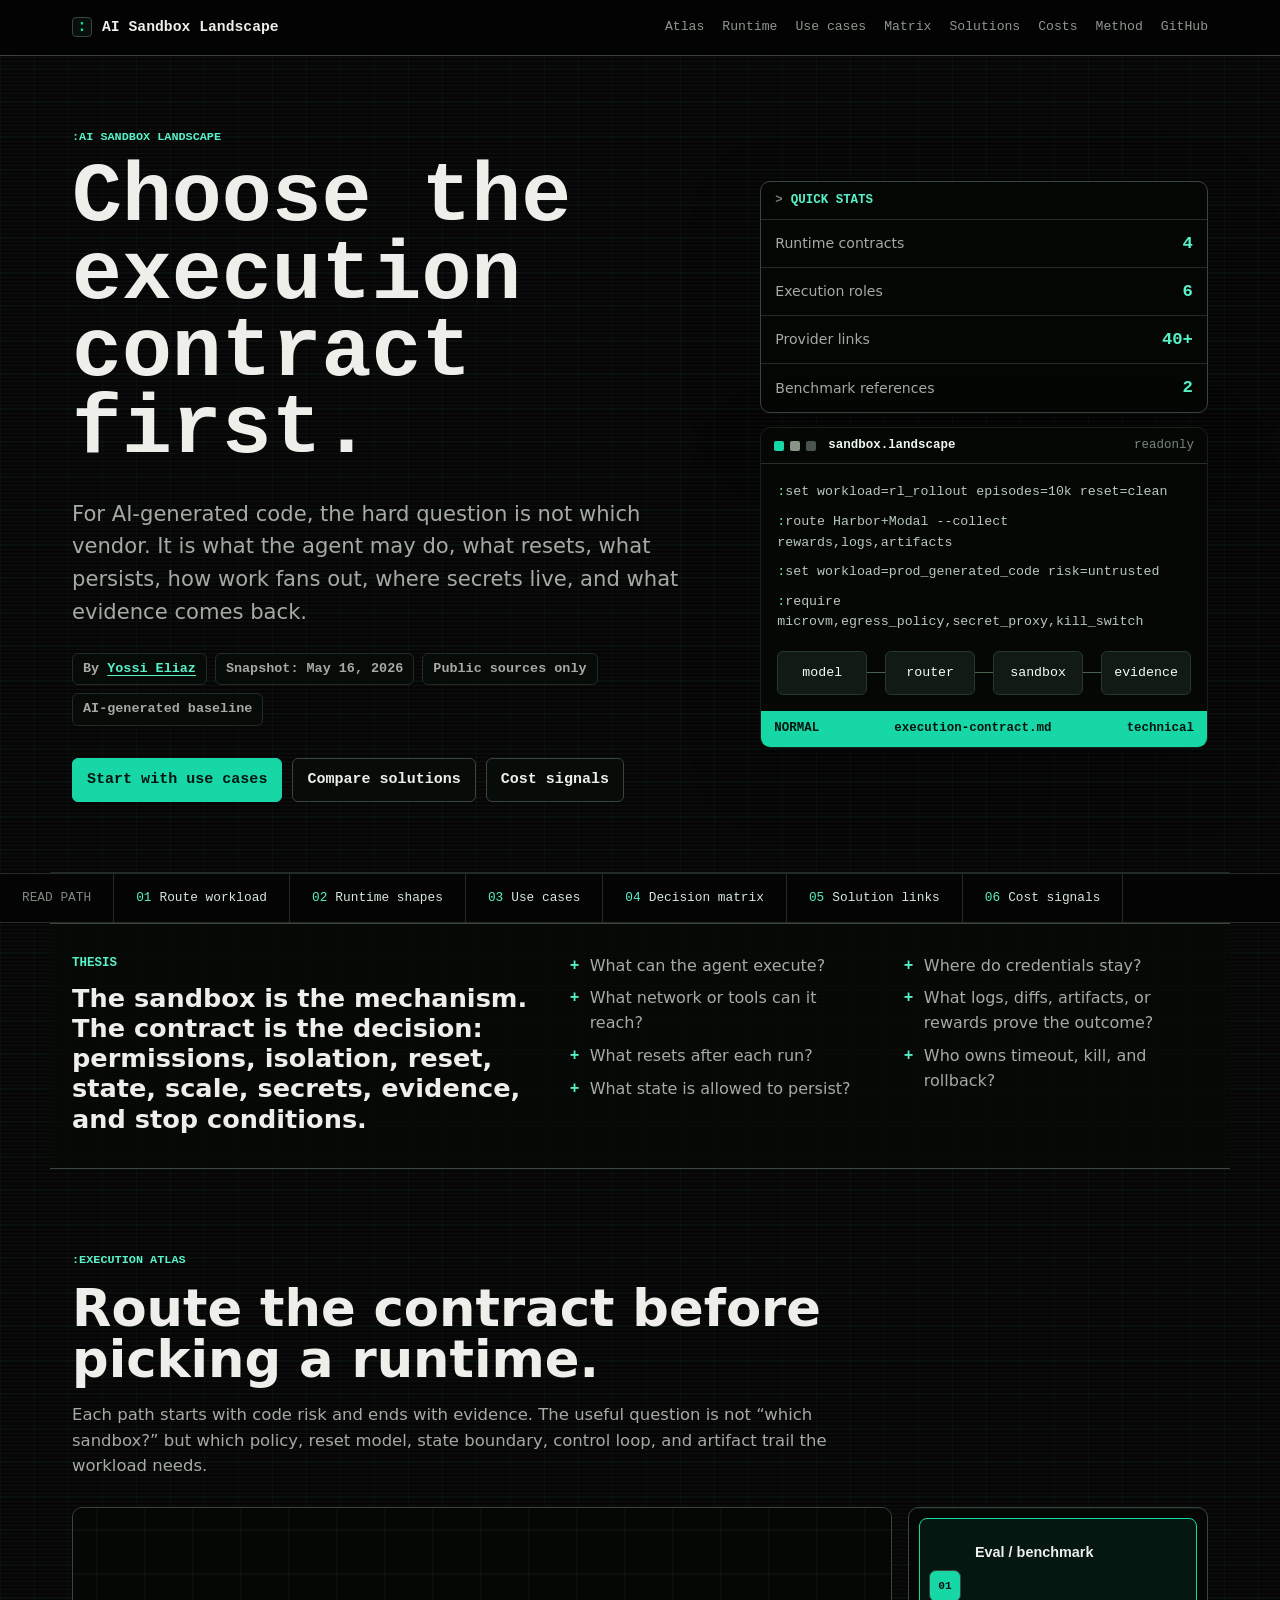
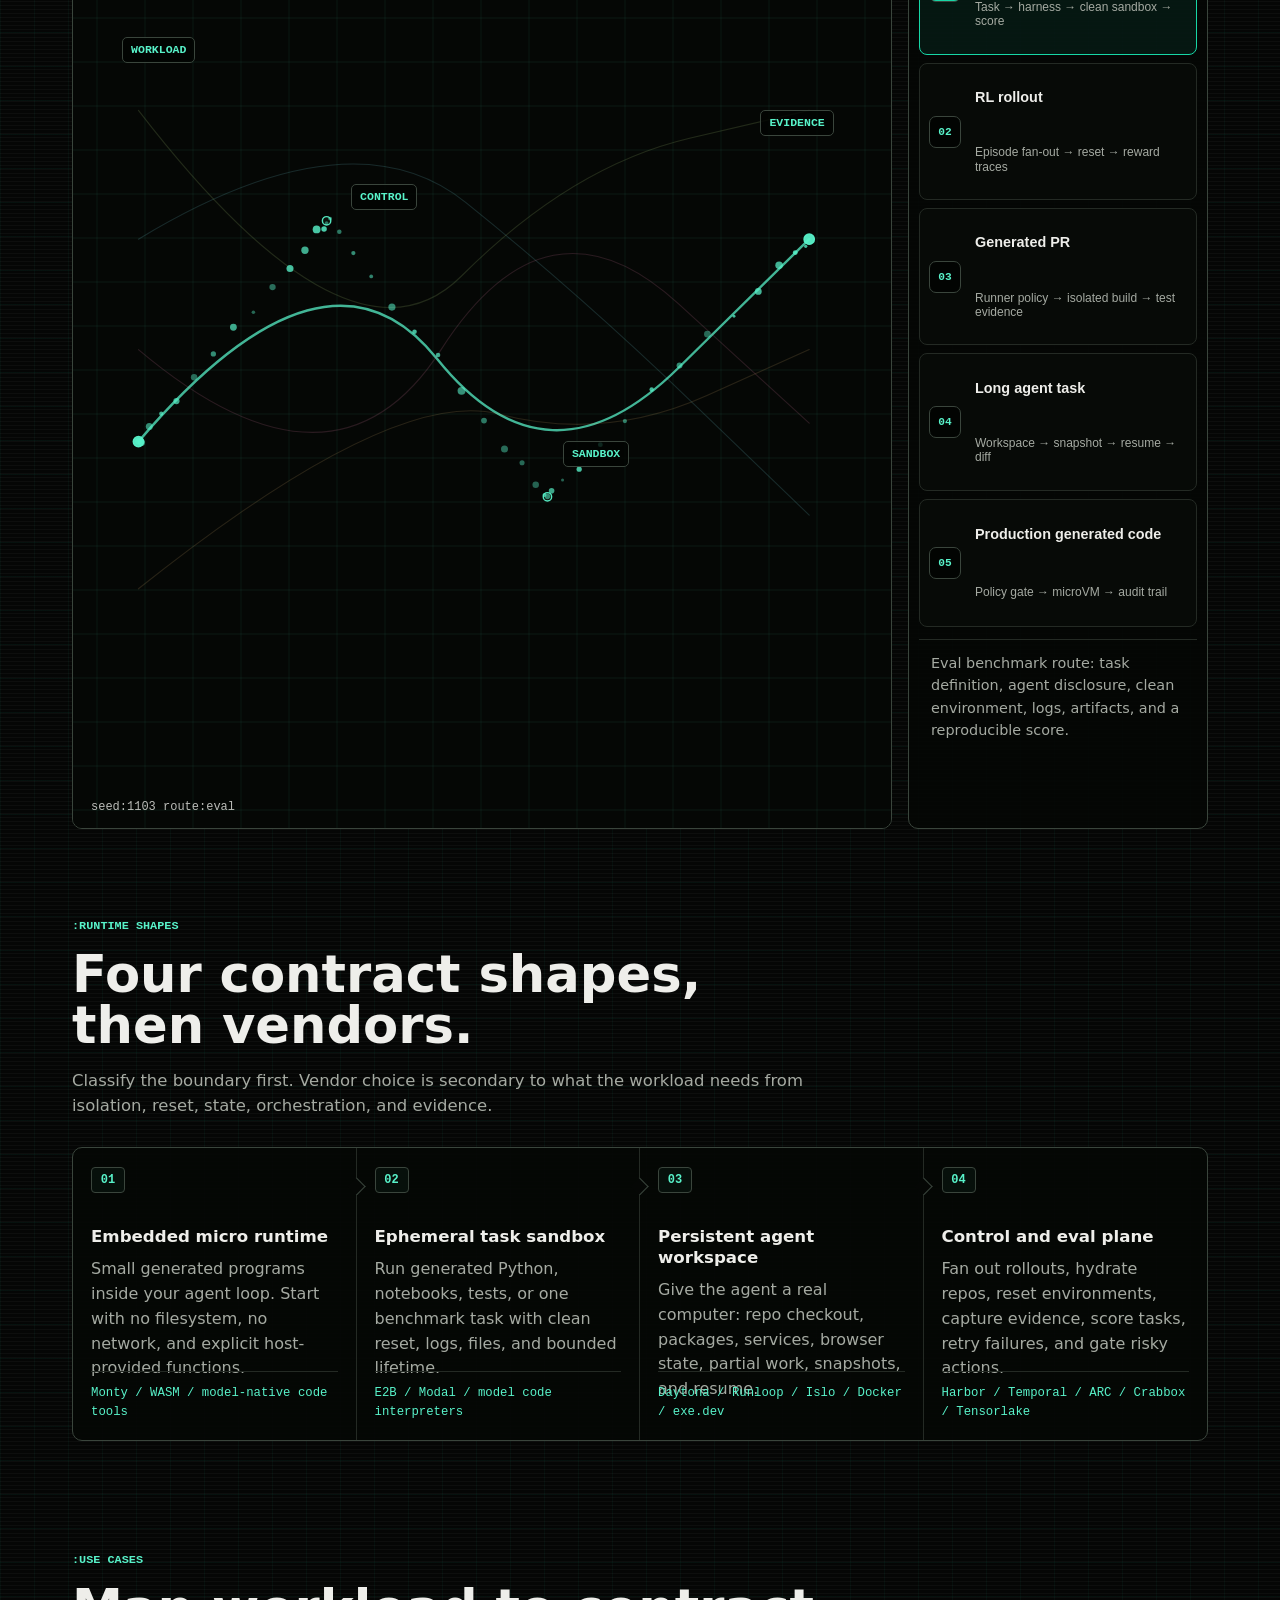
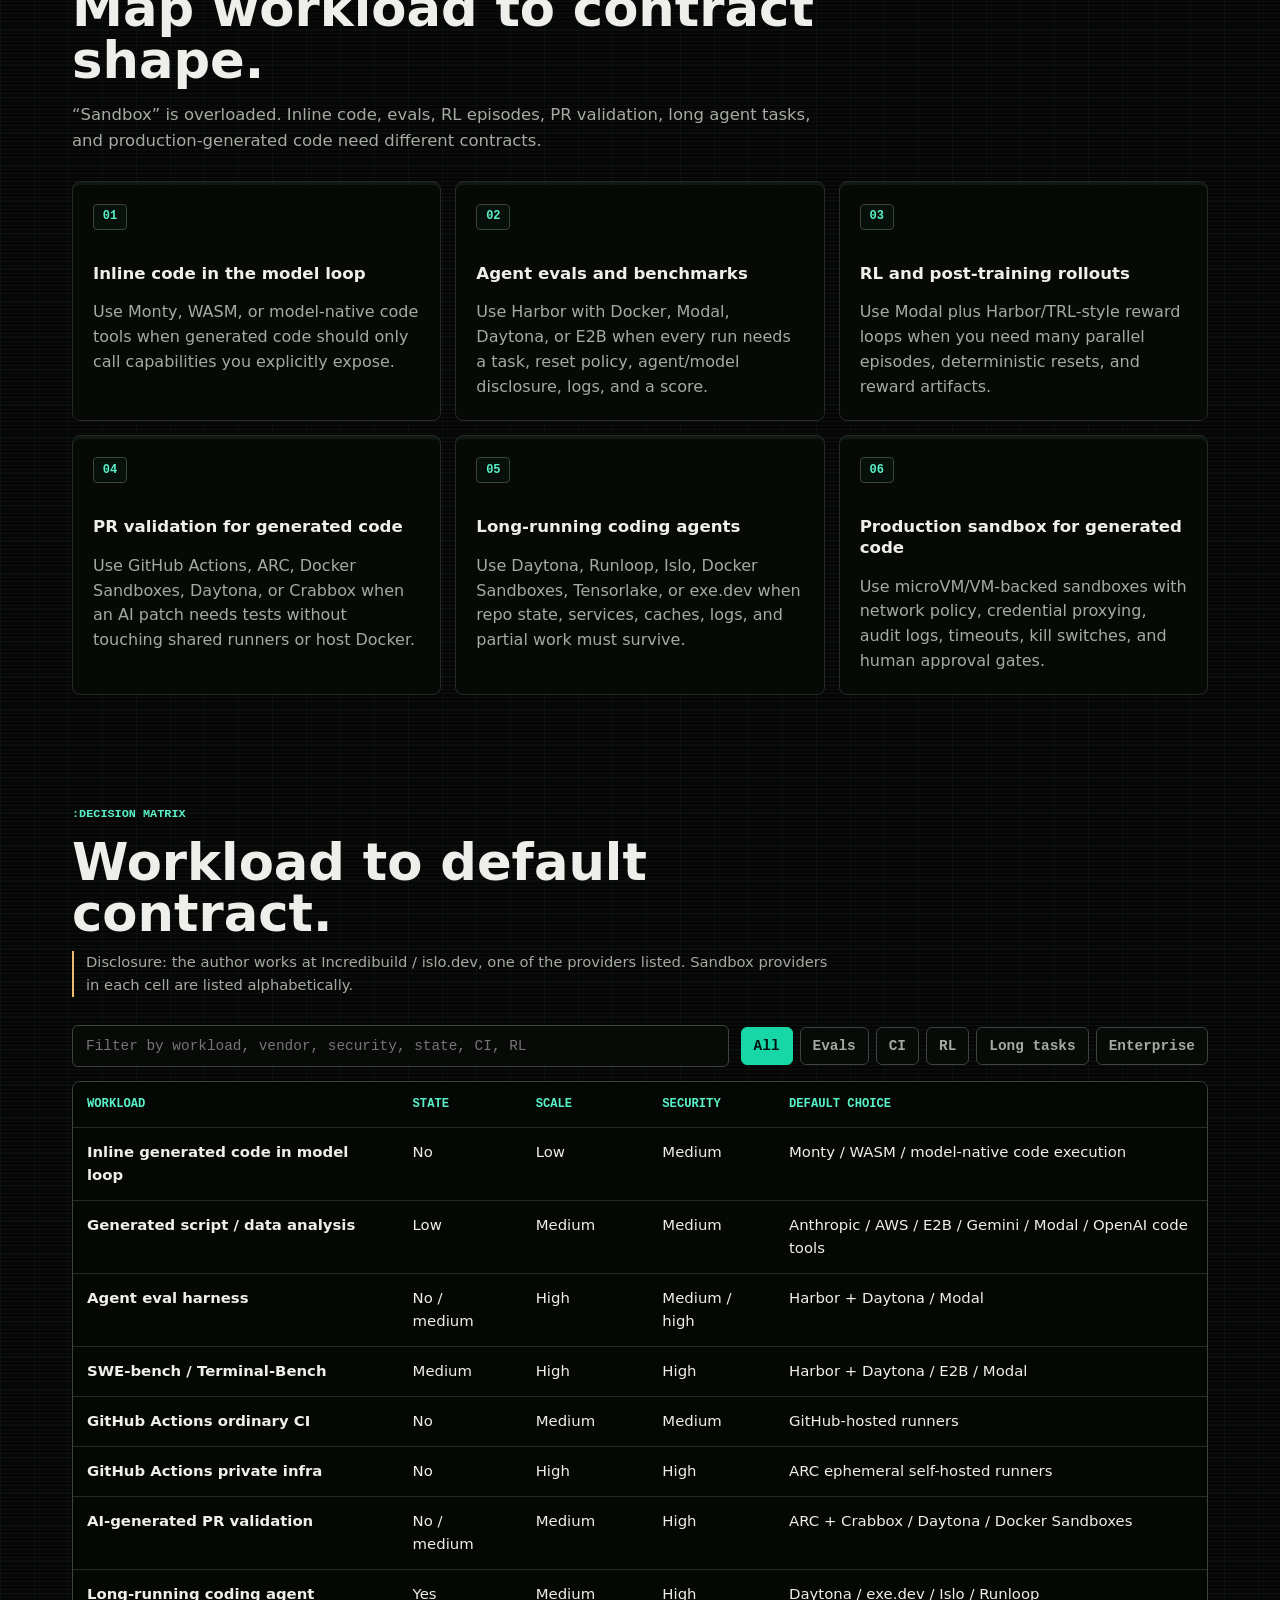
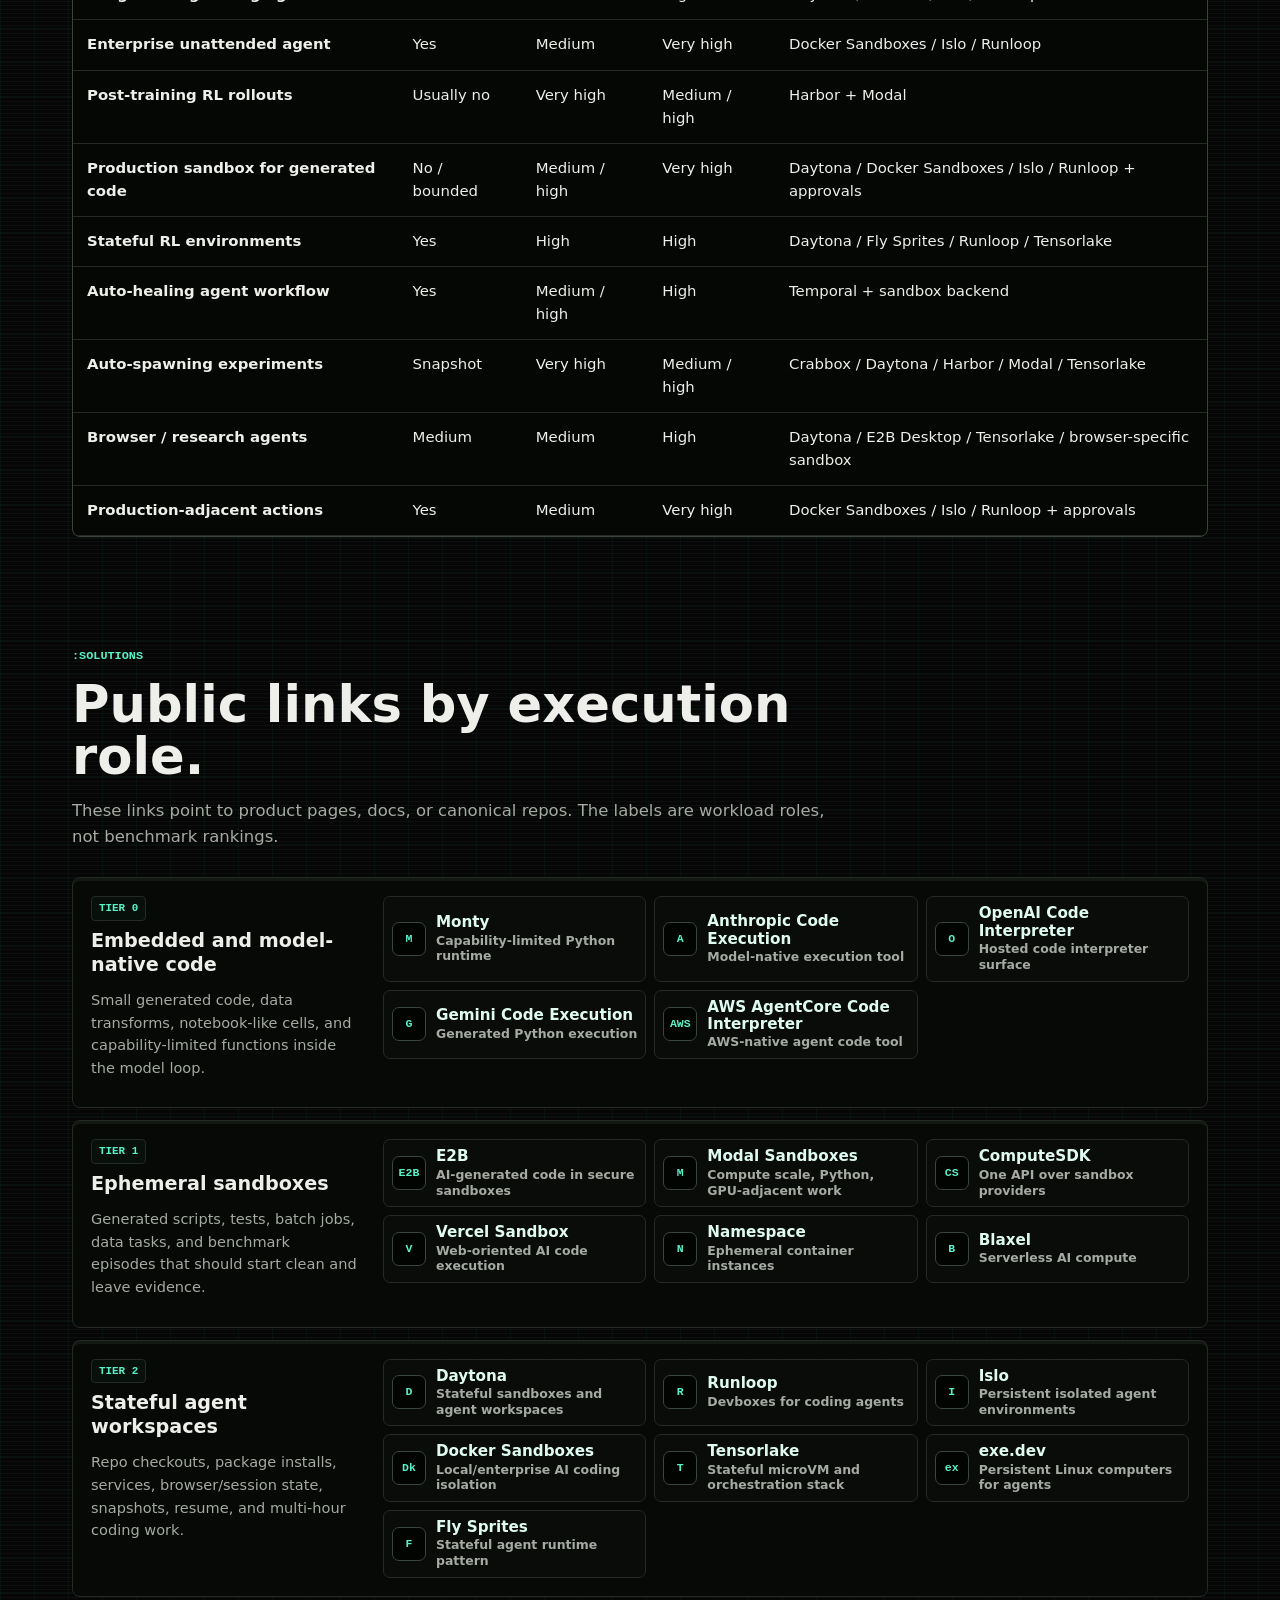
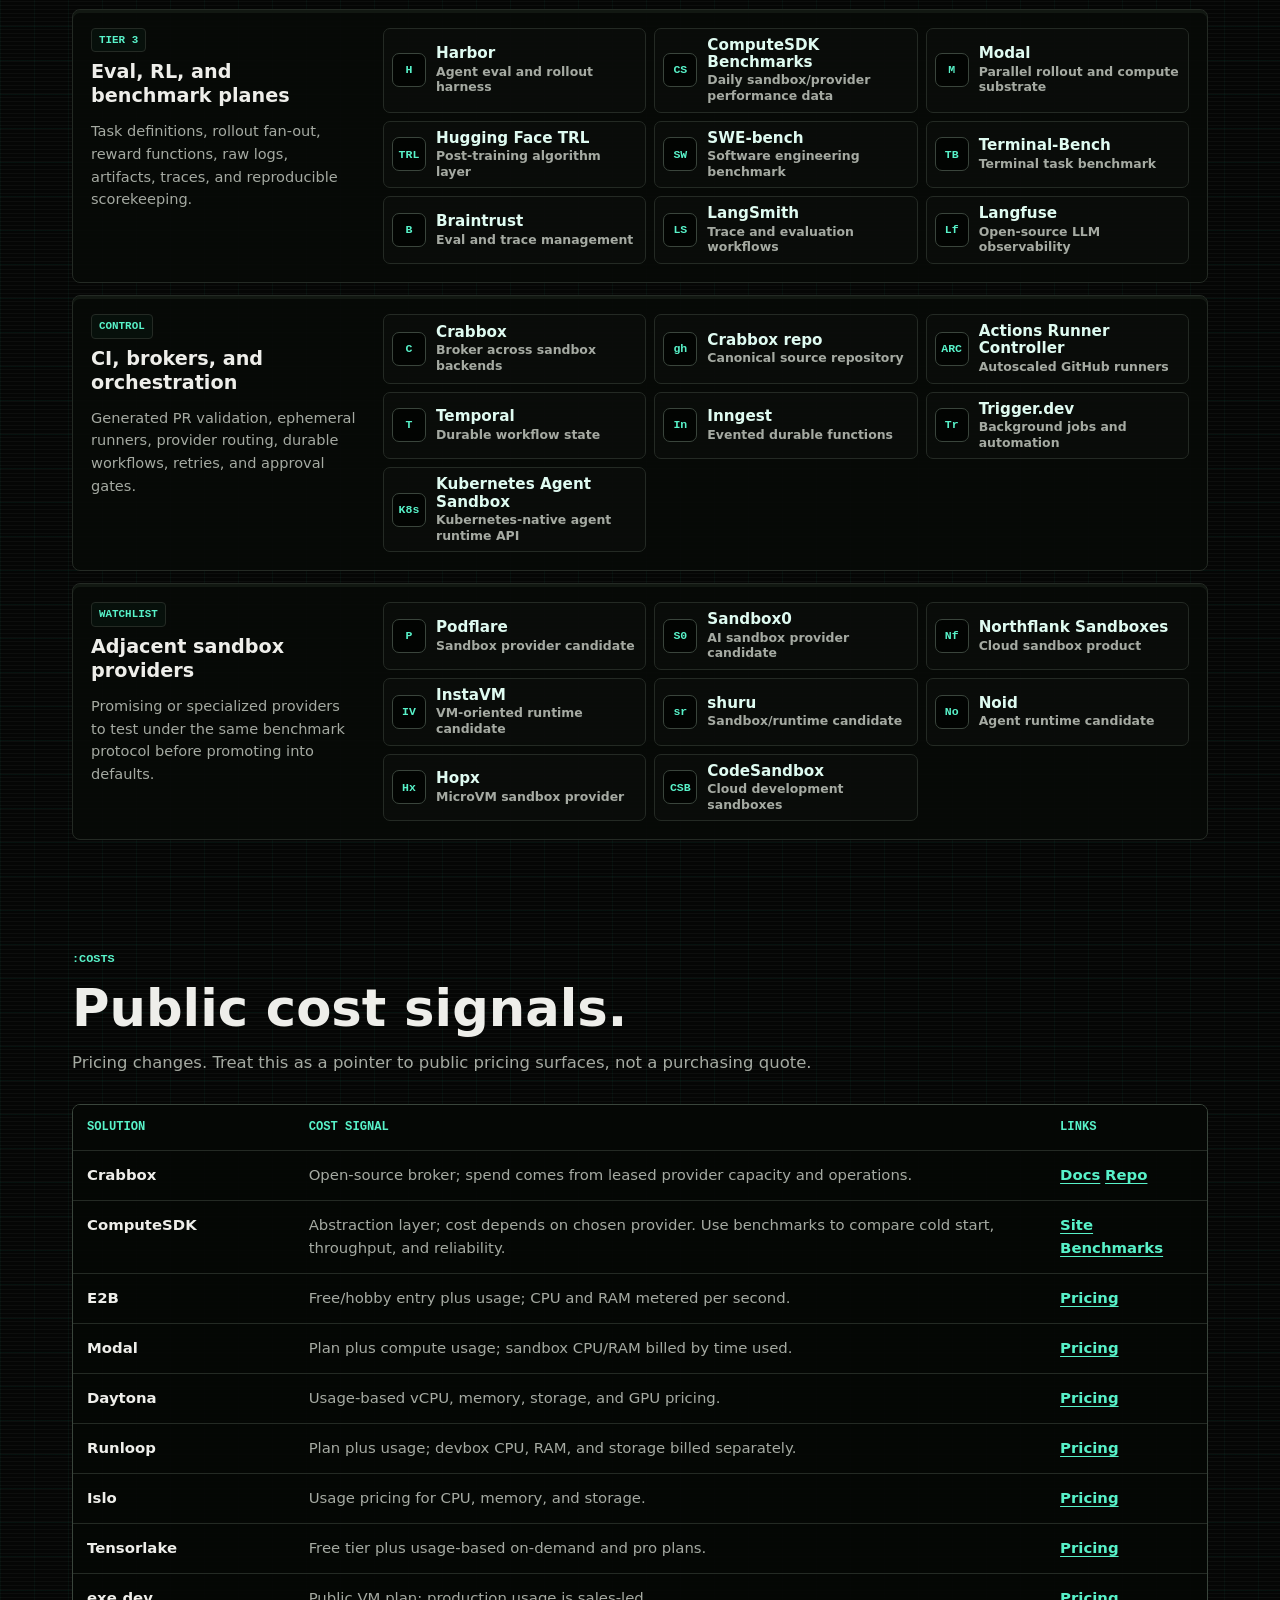
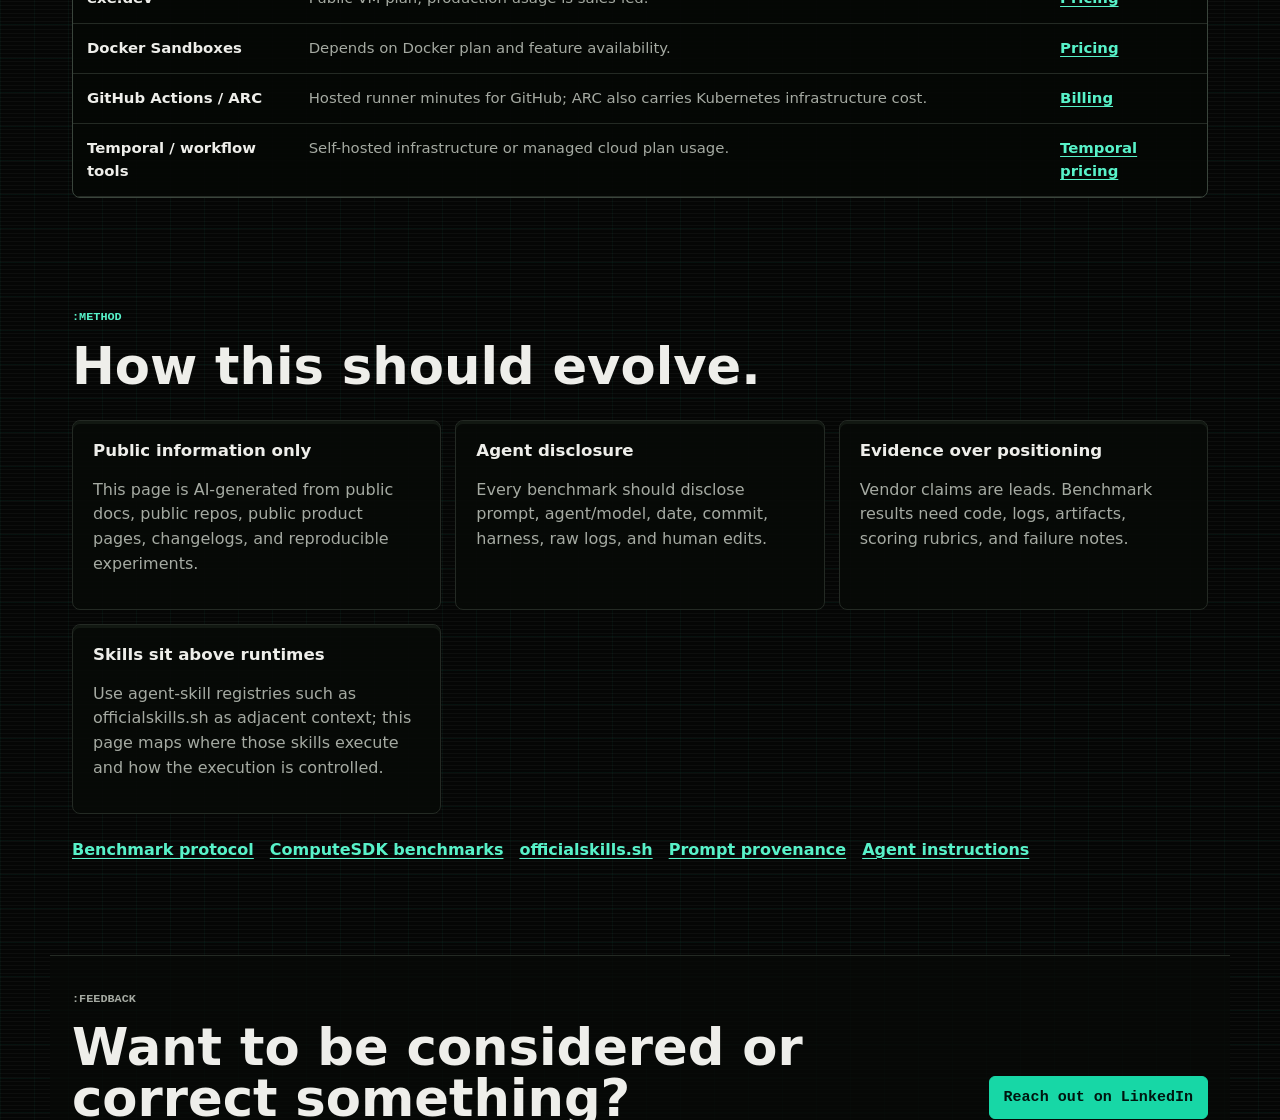
==== commit 211a2d2c: "Fix html-validate errors in site and share card source Uppercase the doctype and add role="group" to" ====
--- a/index.html
+++ b/index.html
@@ -1,4 +1,4 @@
-<!doctype html>
+<!DOCTYPE html>
 <html lang="en">
   <head>
     <meta charset="utf-8">
@@ -91,13 +91,13 @@
               agent may do, what resets, what persists, how work fans out, where secrets live,
               and what evidence comes back.
             </p>
-            <div class="hero-meta" aria-label="Research scope">
+            <div class="hero-meta" role="group" aria-label="Research scope">
               <span>By&nbsp;<a href="https://zozo123.github.io/">Yossi Eliaz</a></span>
               <span>Snapshot: May 16, 2026</span>
               <span>Public sources only</span>
               <span>AI-generated baseline</span>
             </div>
-            <div class="hero-actions" aria-label="Primary actions">
+            <div class="hero-actions" role="group" aria-label="Primary actions">
               <a class="button primary" href="#use-cases">Start with use cases</a>
               <a class="button" href="#solutions">Compare solutions</a>
               <a class="button" href="#costs">Cost signals</a>
@@ -208,7 +208,7 @@
             </div>
           </div>
 
-          <div class="atlas-controls" aria-label="Execution atlas routes">
+          <div class="atlas-controls" role="group" aria-label="Execution atlas routes">
             <button class="atlas-route active" type="button" data-route="eval" aria-pressed="true">
               <span>01</span>
               <strong>Eval / benchmark</strong>
@@ -248,7 +248,7 @@
           <p>Classify the boundary first. Vendor choice is secondary to what the workload needs from isolation, reset, state, orchestration, and evidence.</p>
         </div>
 
-        <div class="runtime-map" aria-label="Sandbox category map">
+        <div class="runtime-map" role="group" aria-label="Sandbox category map">
           <article>
             <span class="node-label">01</span>
             <h3>Embedded micro runtime</h3>
@@ -324,7 +324,7 @@
           <p class="disclosure">Disclosure: the author works at Incredibuild / islo.dev, one of the providers listed. Sandbox providers in each cell are listed alphabetically.</p>
         </div>
 
-        <div class="matrix-controls" aria-label="Matrix controls">
+        <div class="matrix-controls" role="group" aria-label="Matrix controls">
           <label class="search-label" for="matrix-search">Filter</label>
           <input id="matrix-search" type="search" placeholder="Filter by workload, vendor, security, state, CI, RL">
           <div class="filter-buttons" role="group" aria-label="Preset filters">
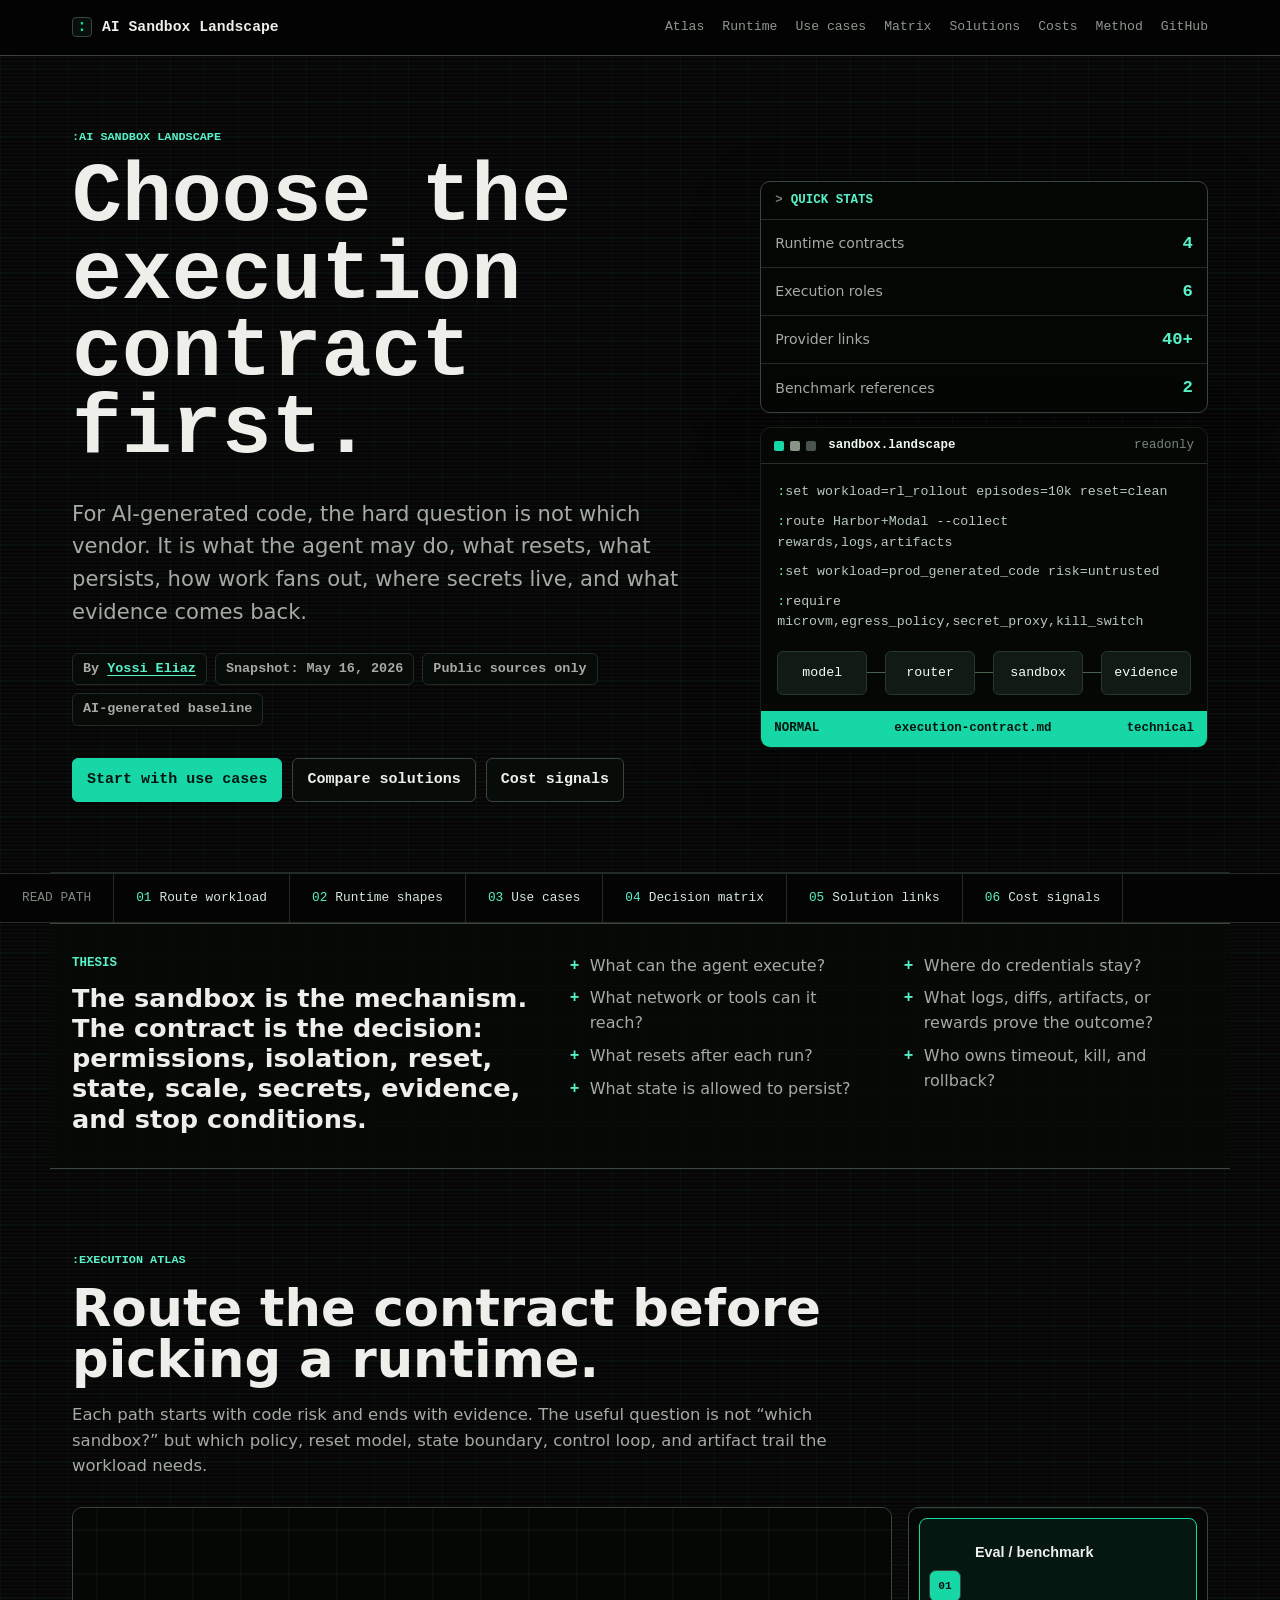
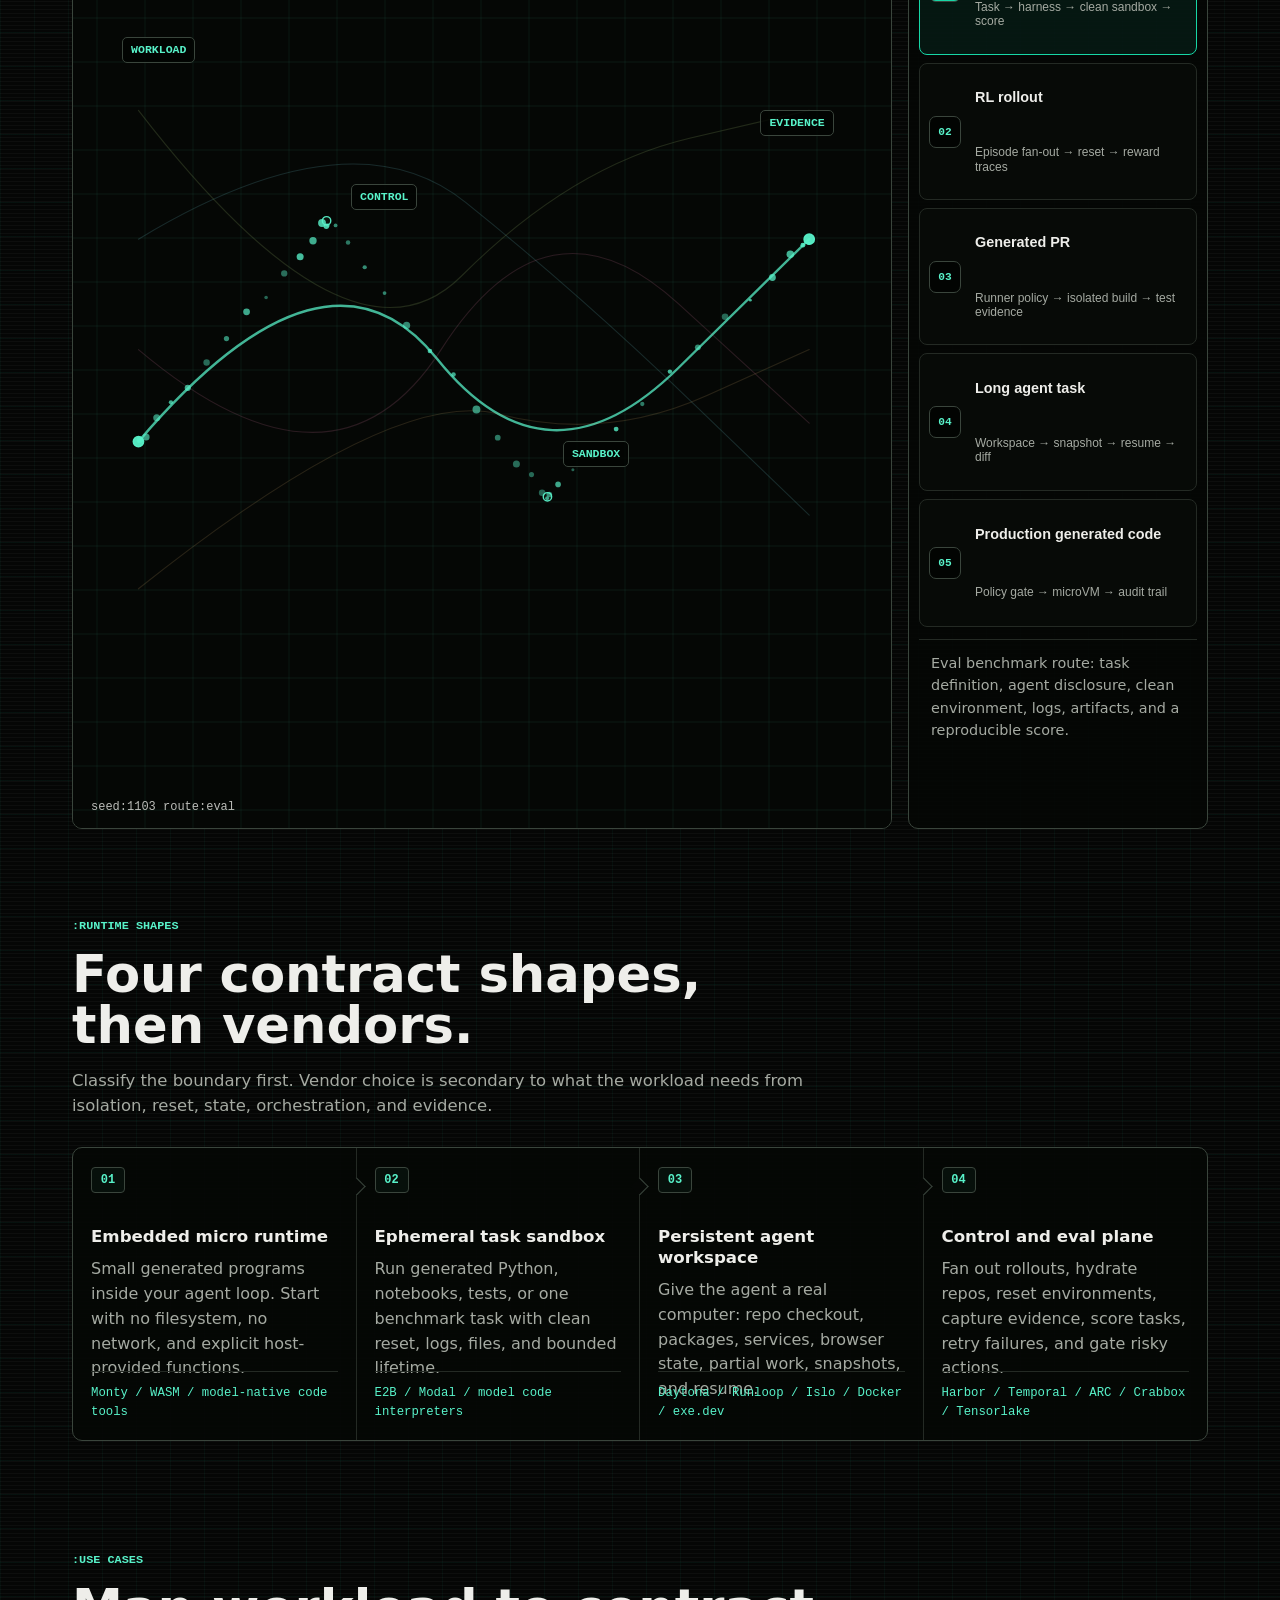
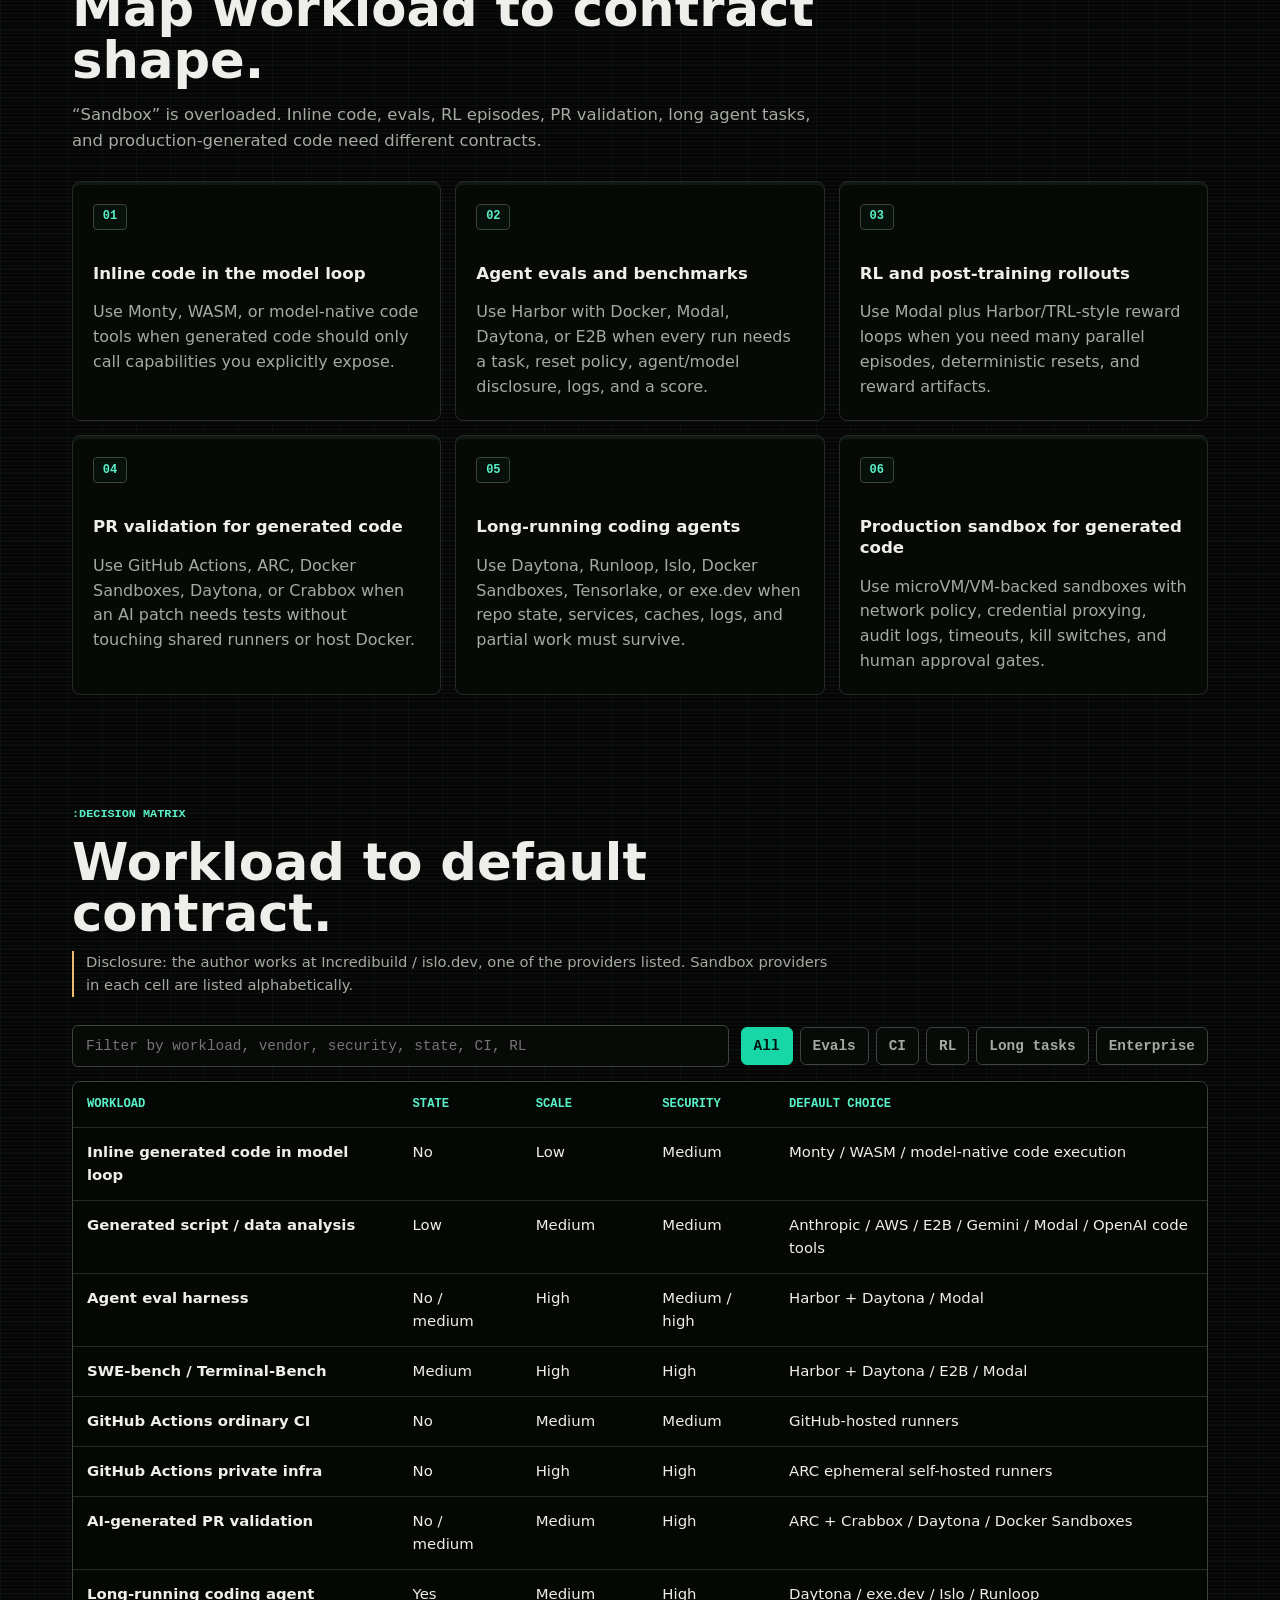
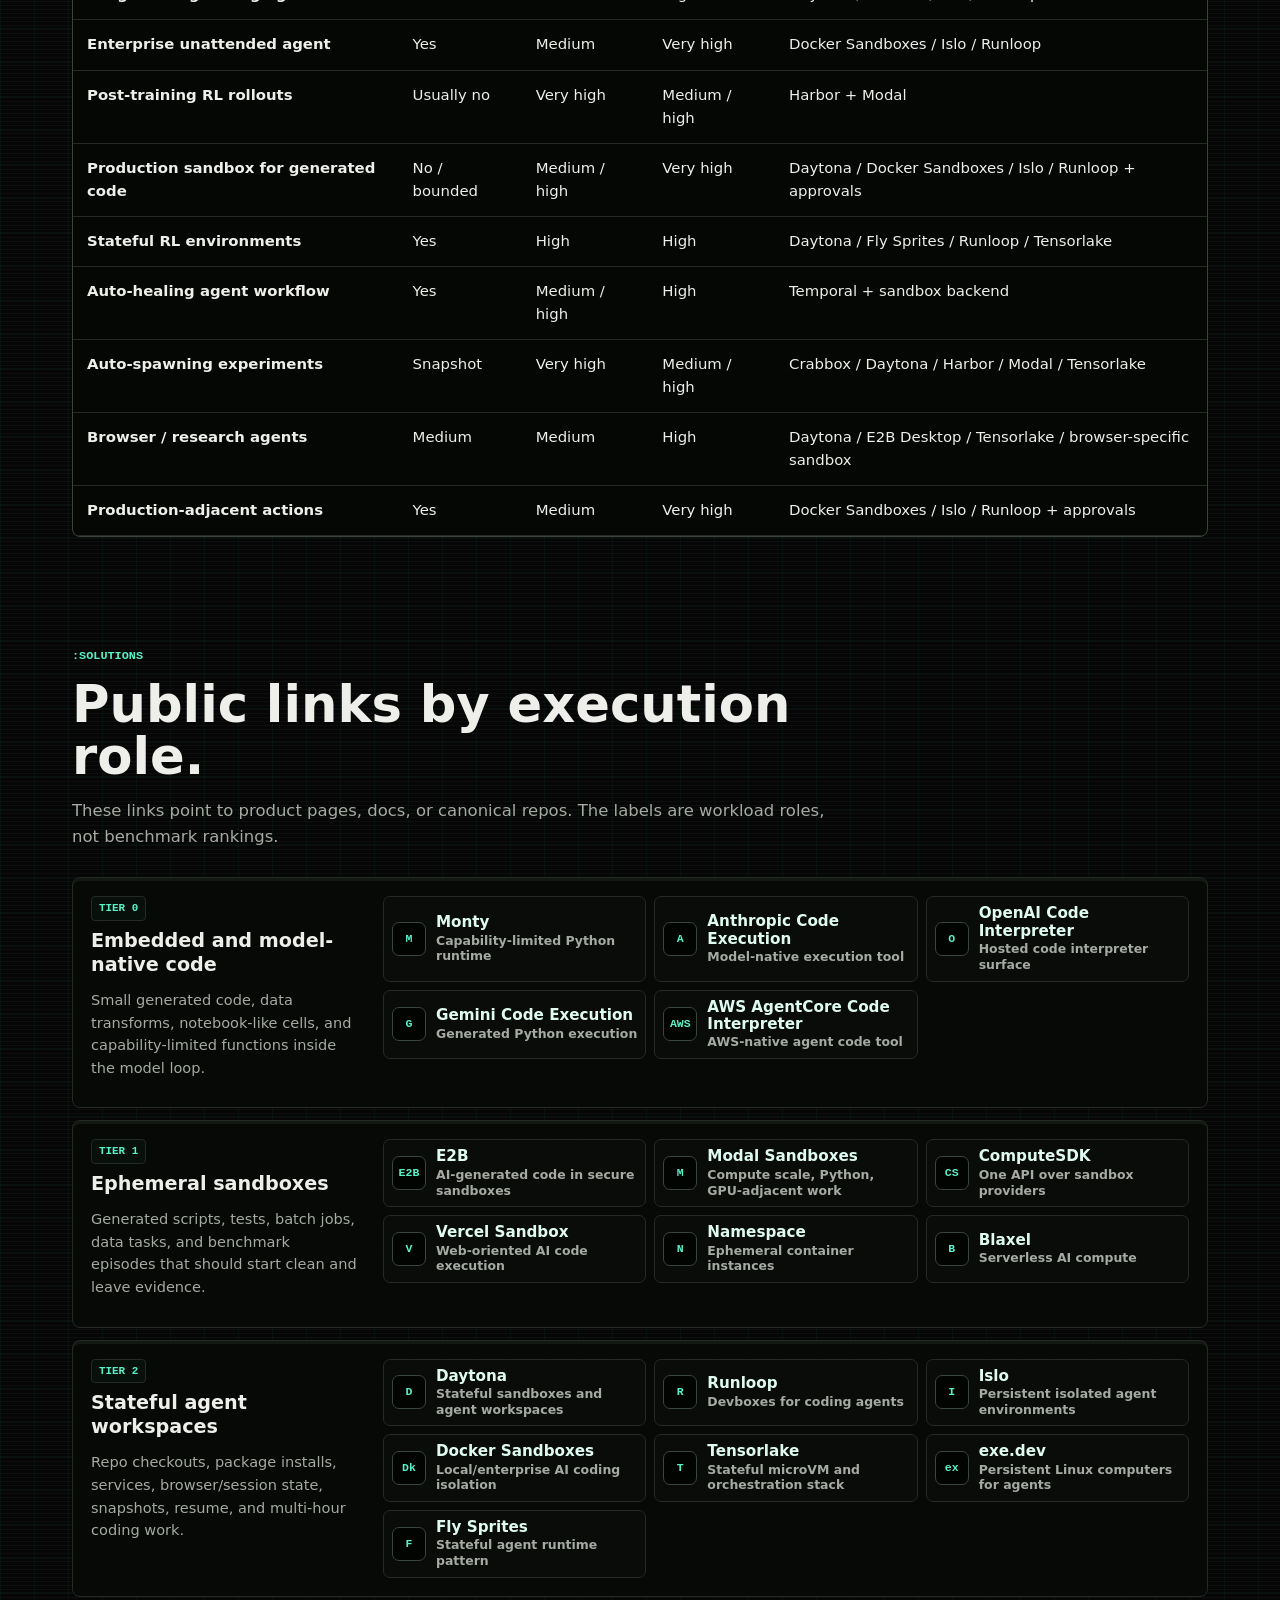
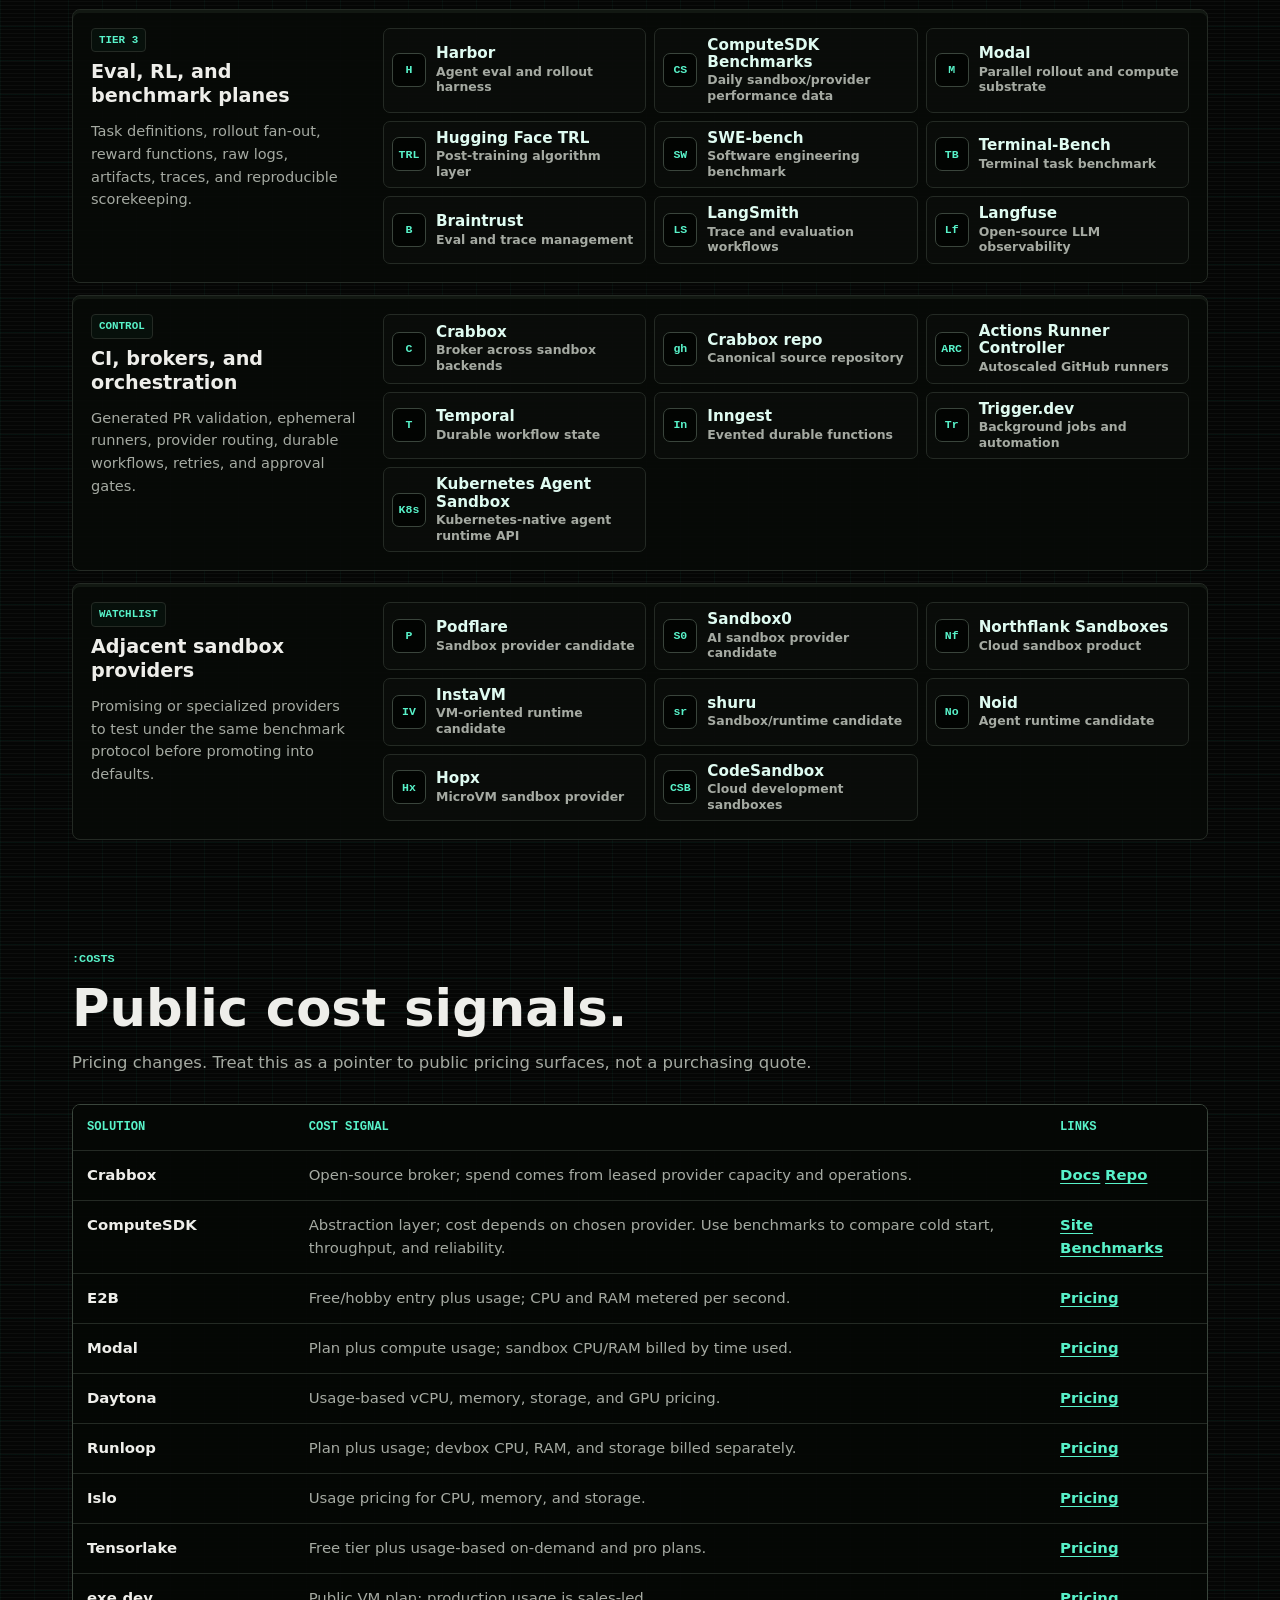
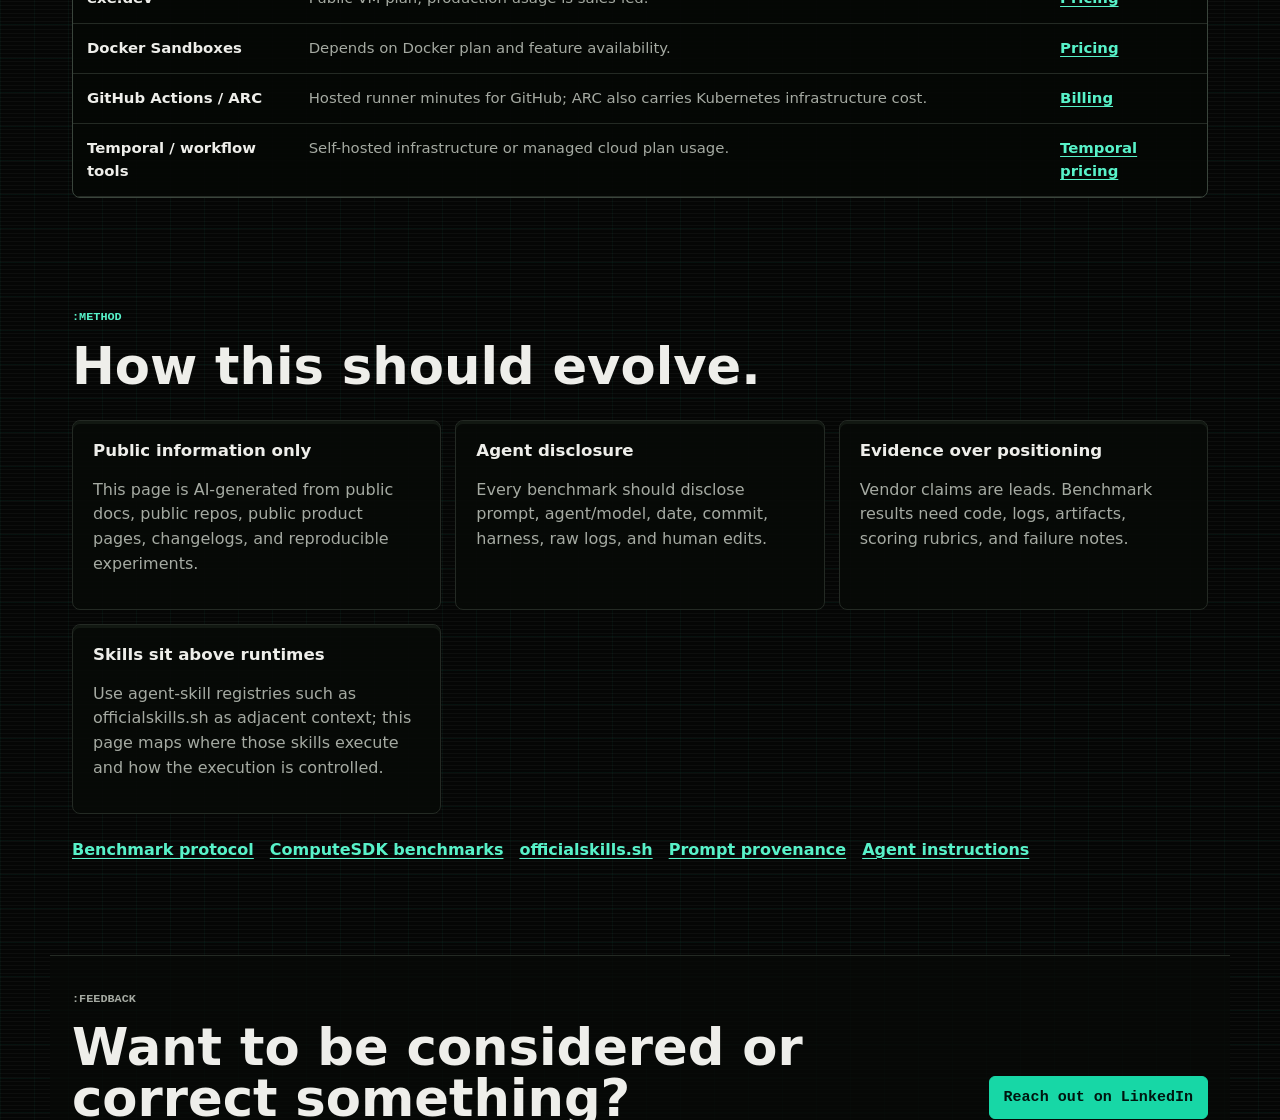
==== commit 08224562: "Point exe.dev pricing link at its pricing page The Costs table linked https://exe.dev/#pricing, but " ====
--- a/index.html
+++ b/index.html
@@ -752,7 +752,7 @@
               <tr>
                 <td>exe.dev</td>
                 <td>Public VM plan; production usage is sales-led.</td>
-                <td><a href="https://exe.dev/#pricing" target="_blank" rel="noreferrer">Pricing</a></td>
+                <td><a href="https://exe.dev/pricing" target="_blank" rel="noreferrer">Pricing</a></td>
               </tr>
               <tr>
                 <td>Docker Sandboxes</td>
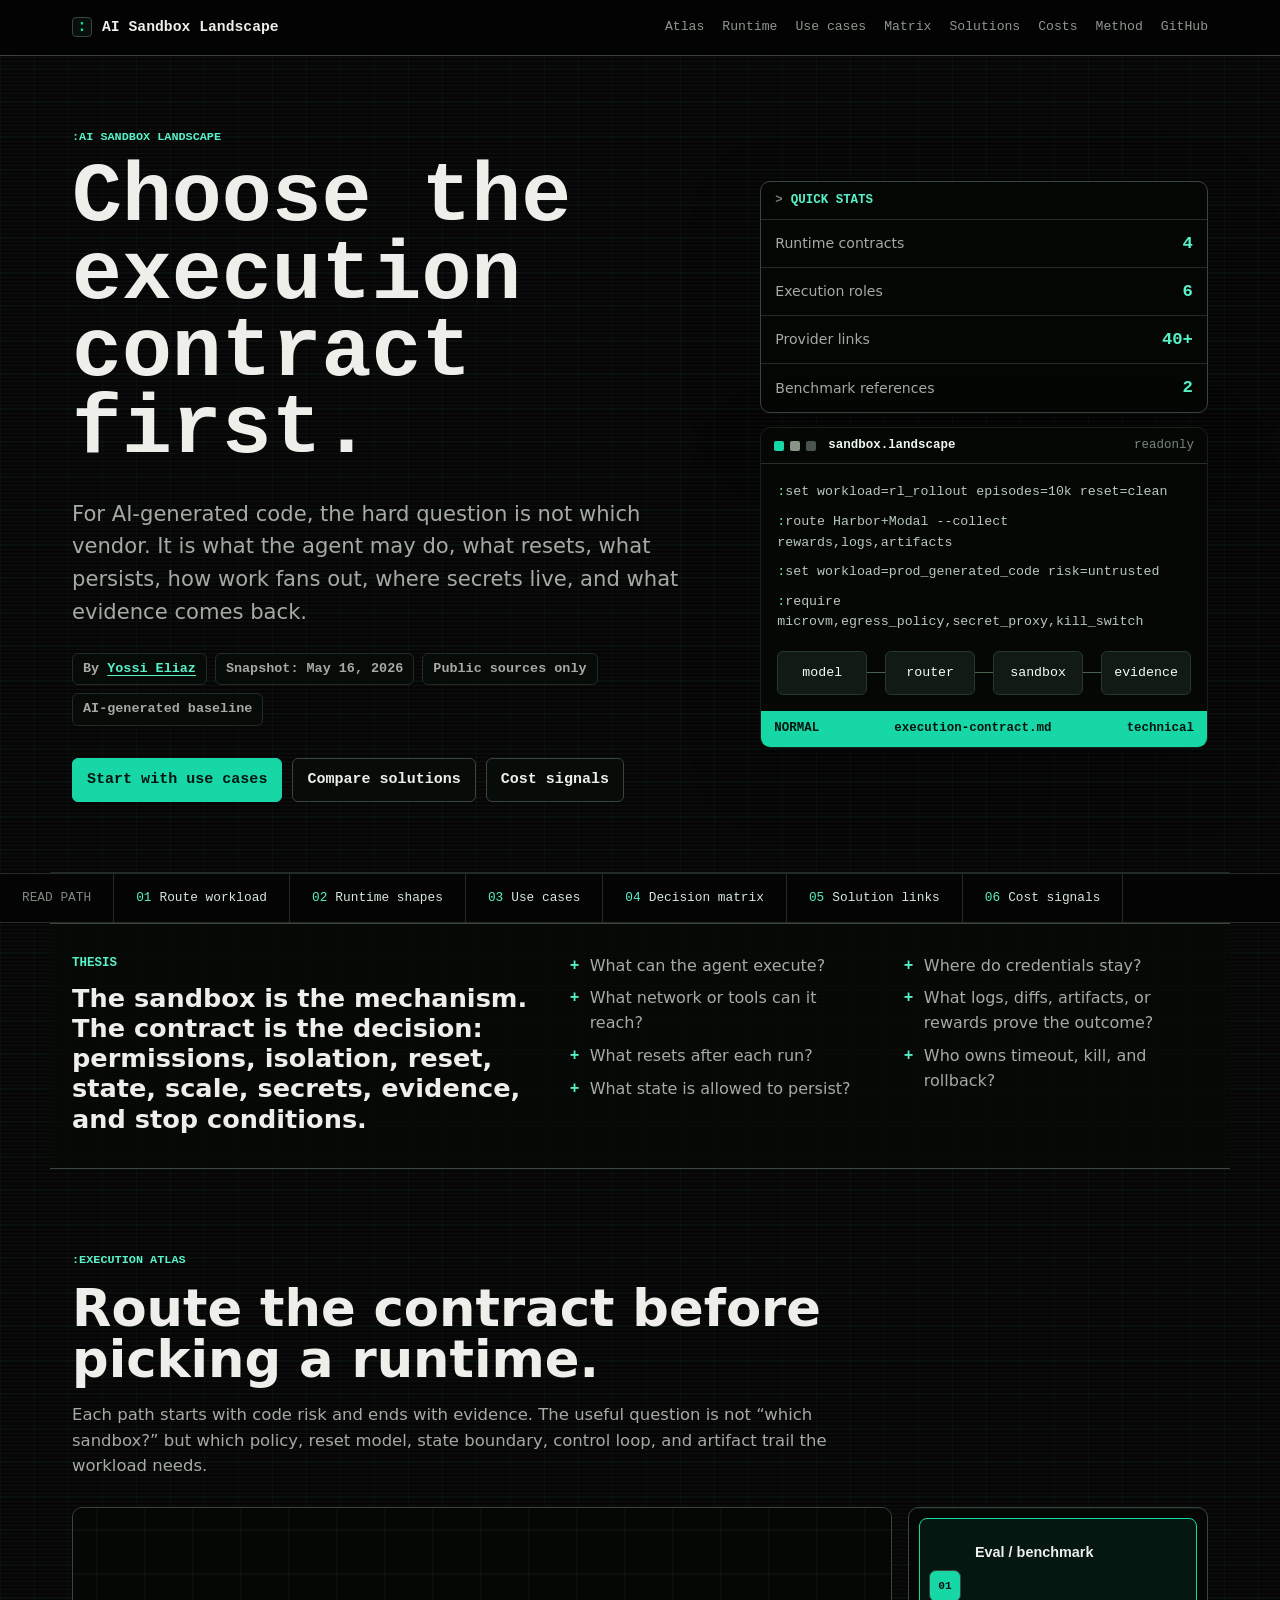
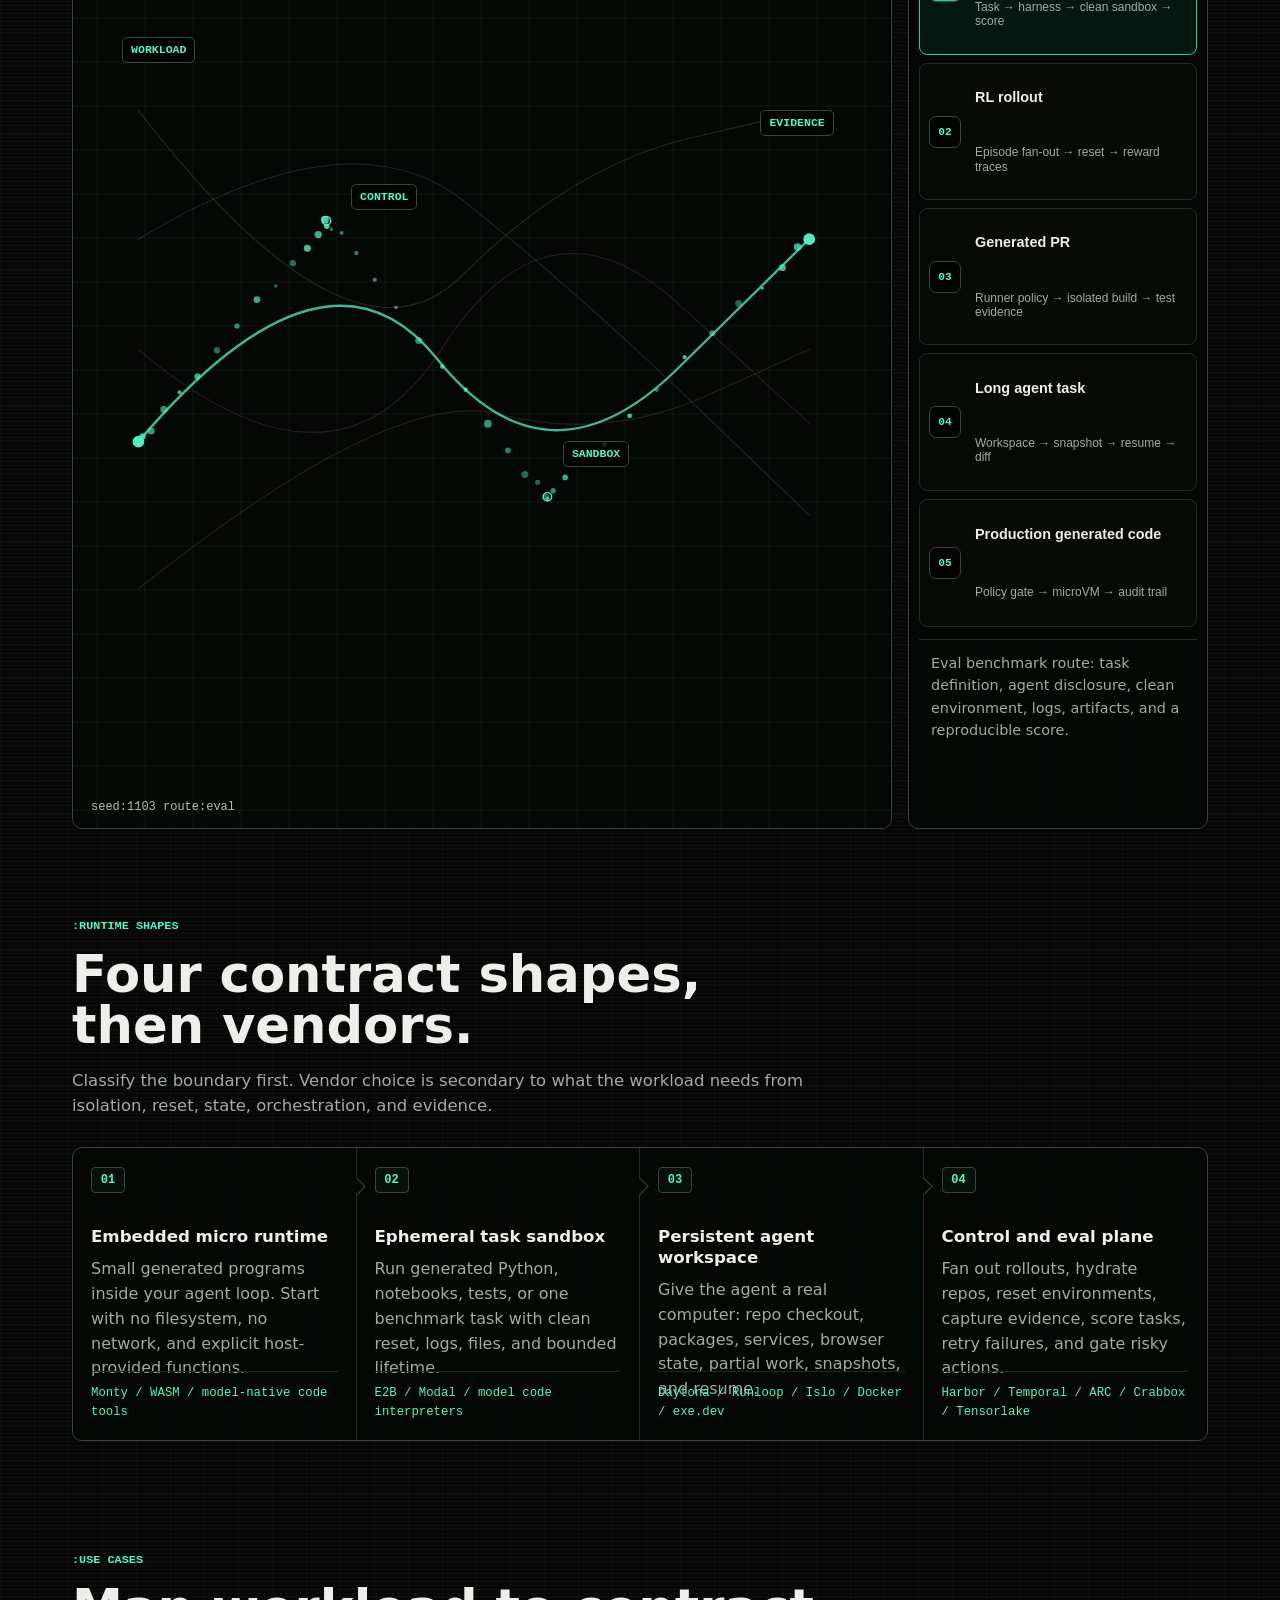
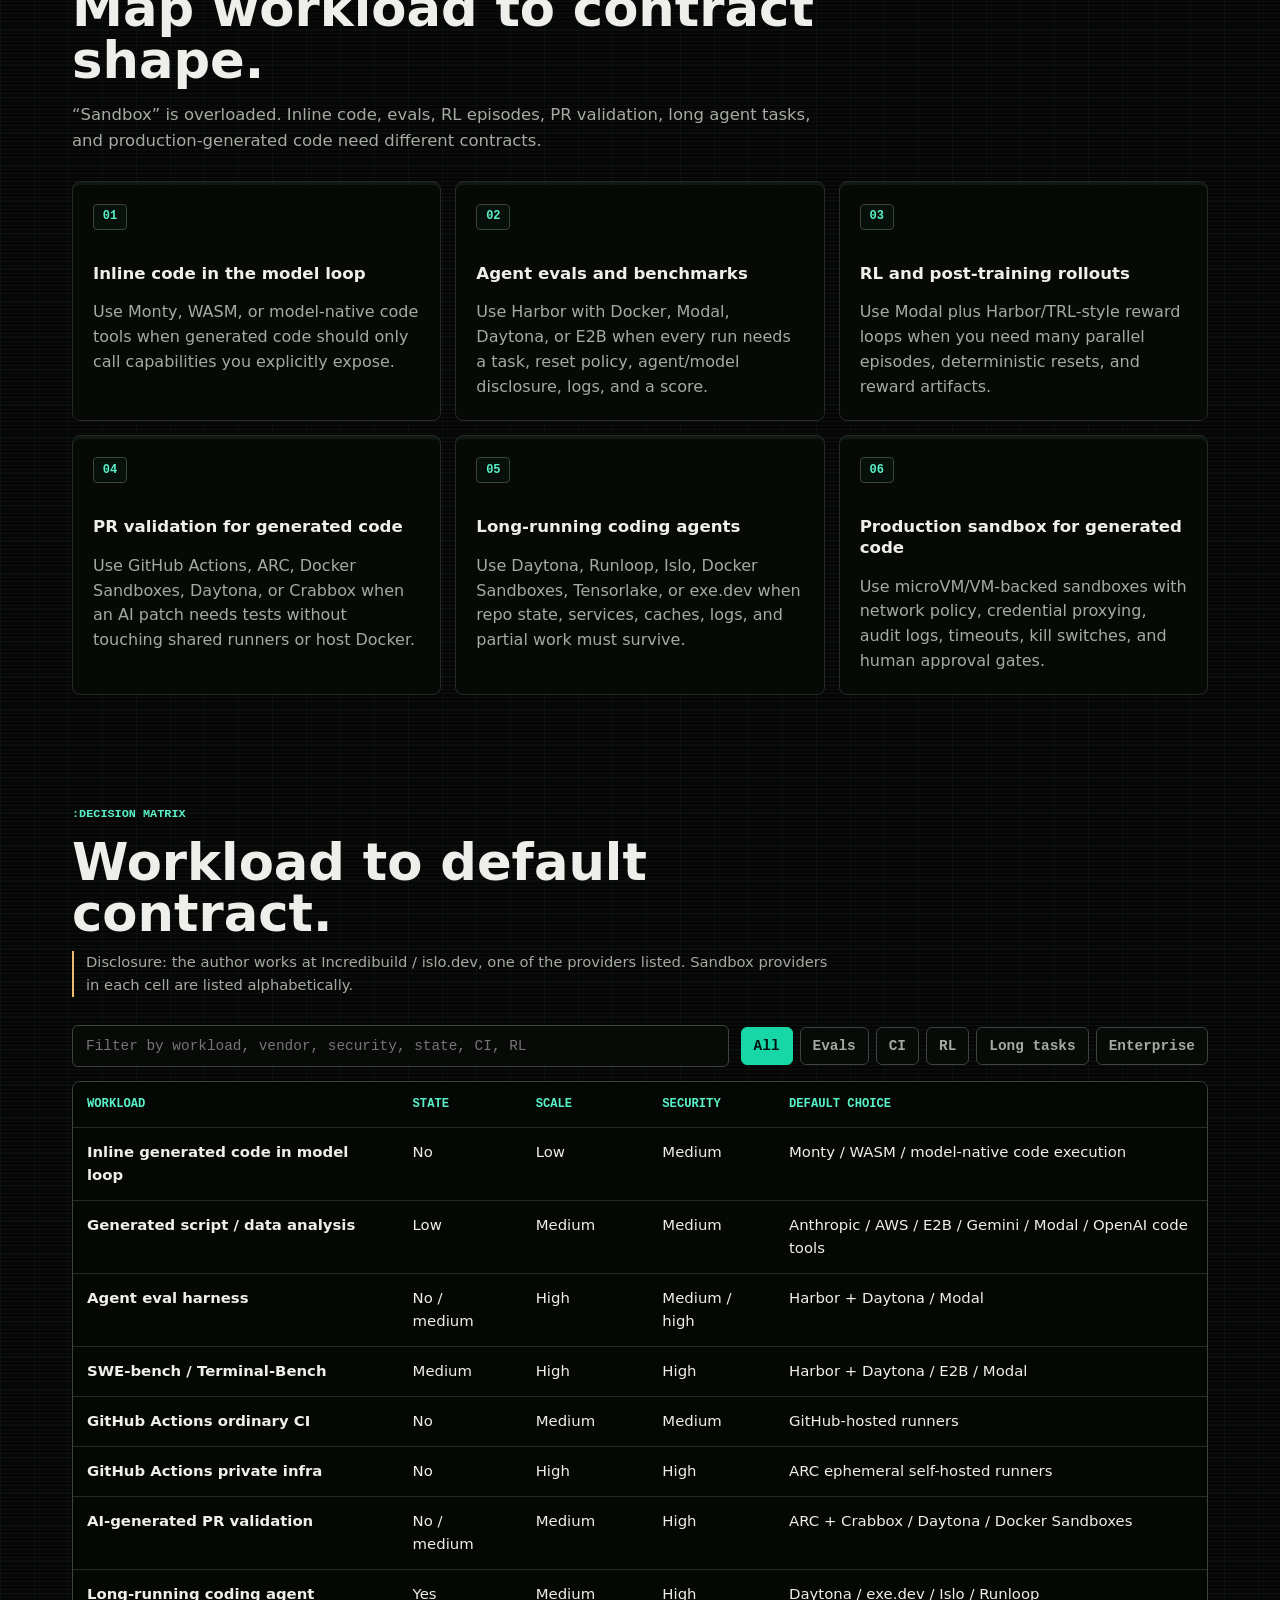
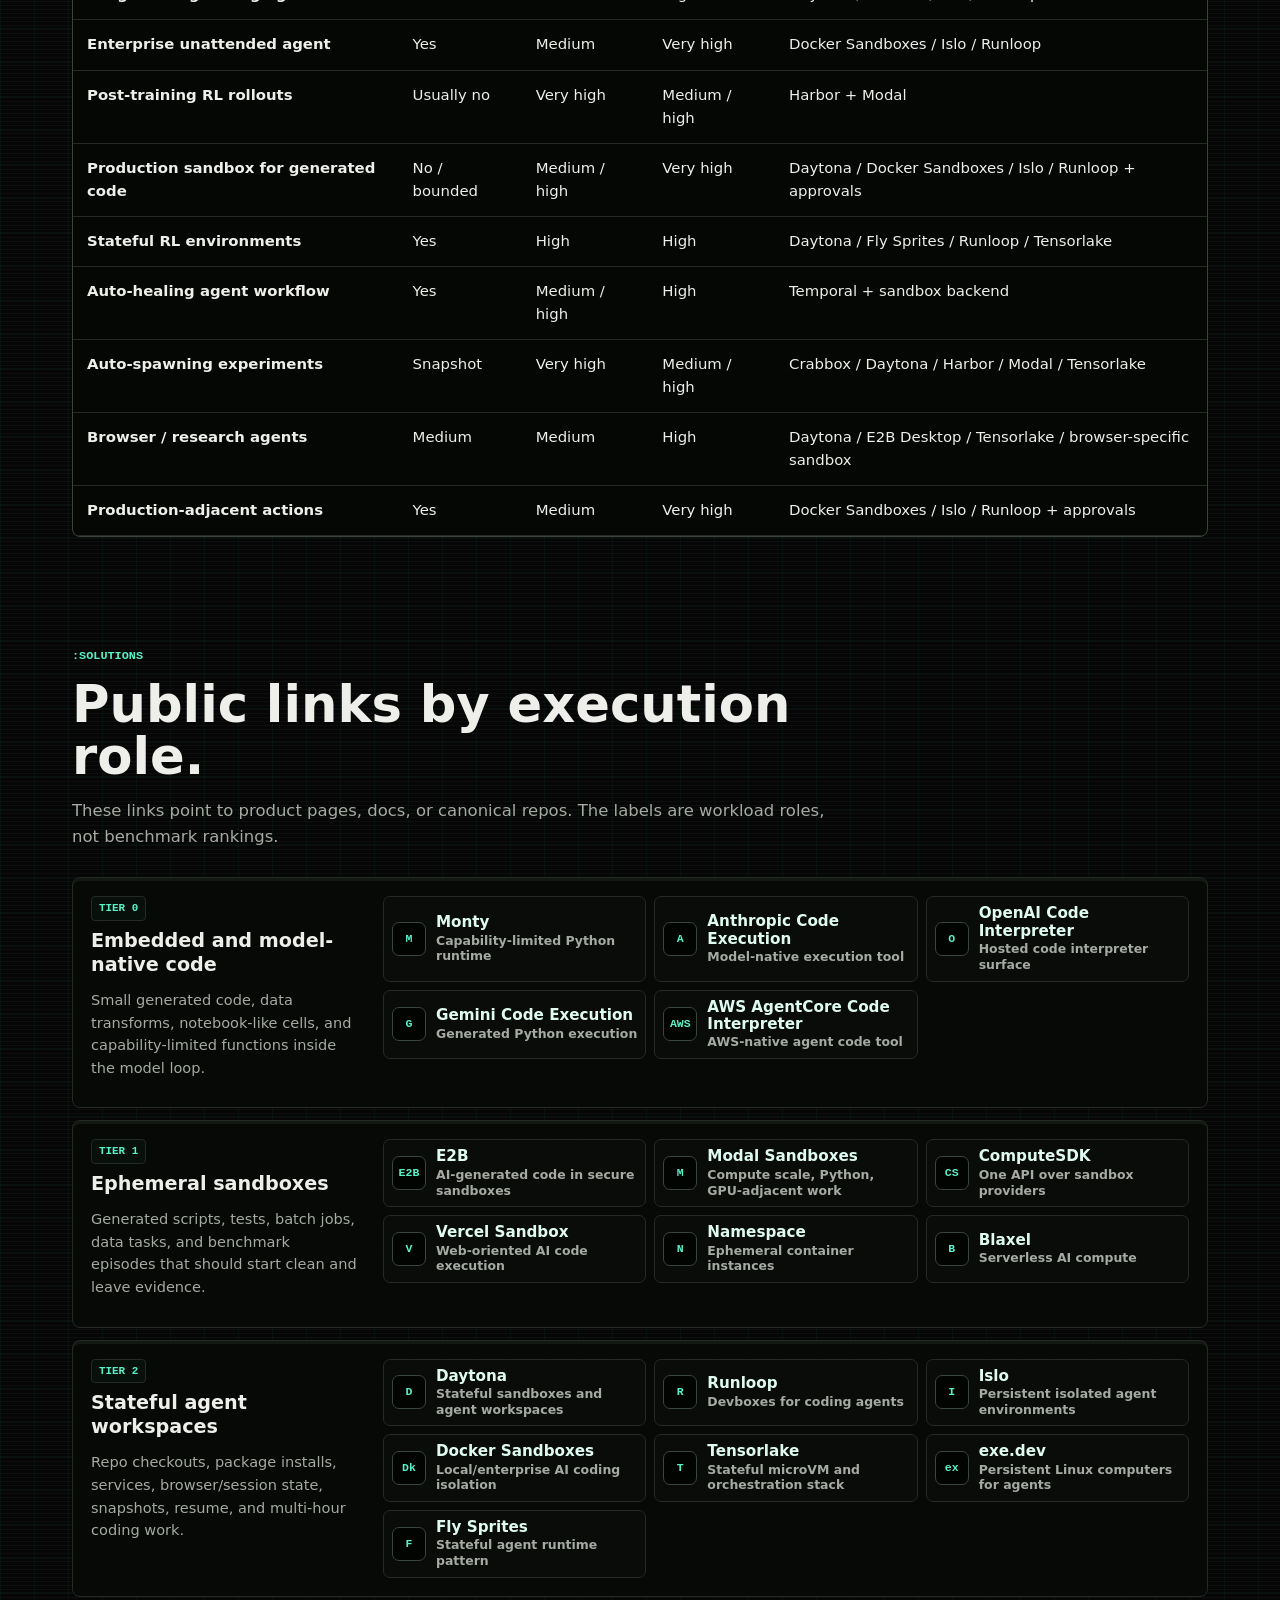
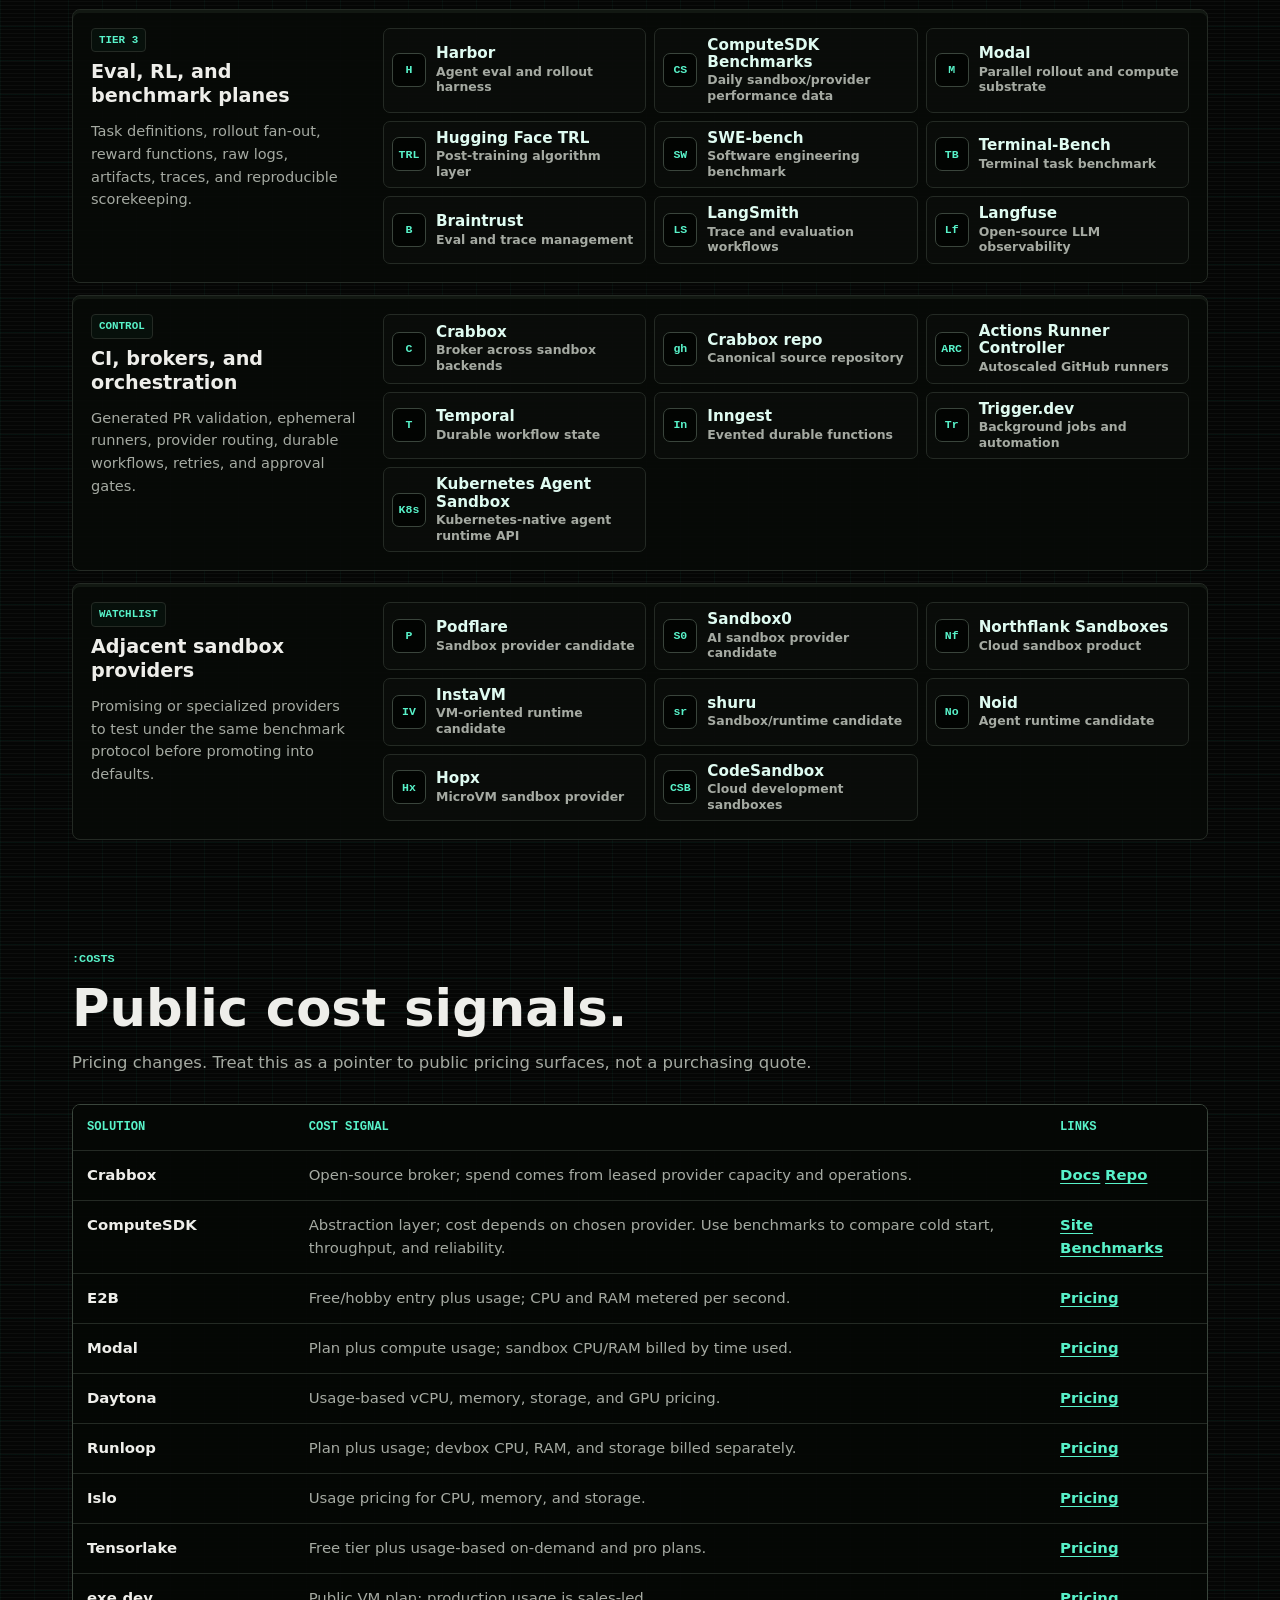
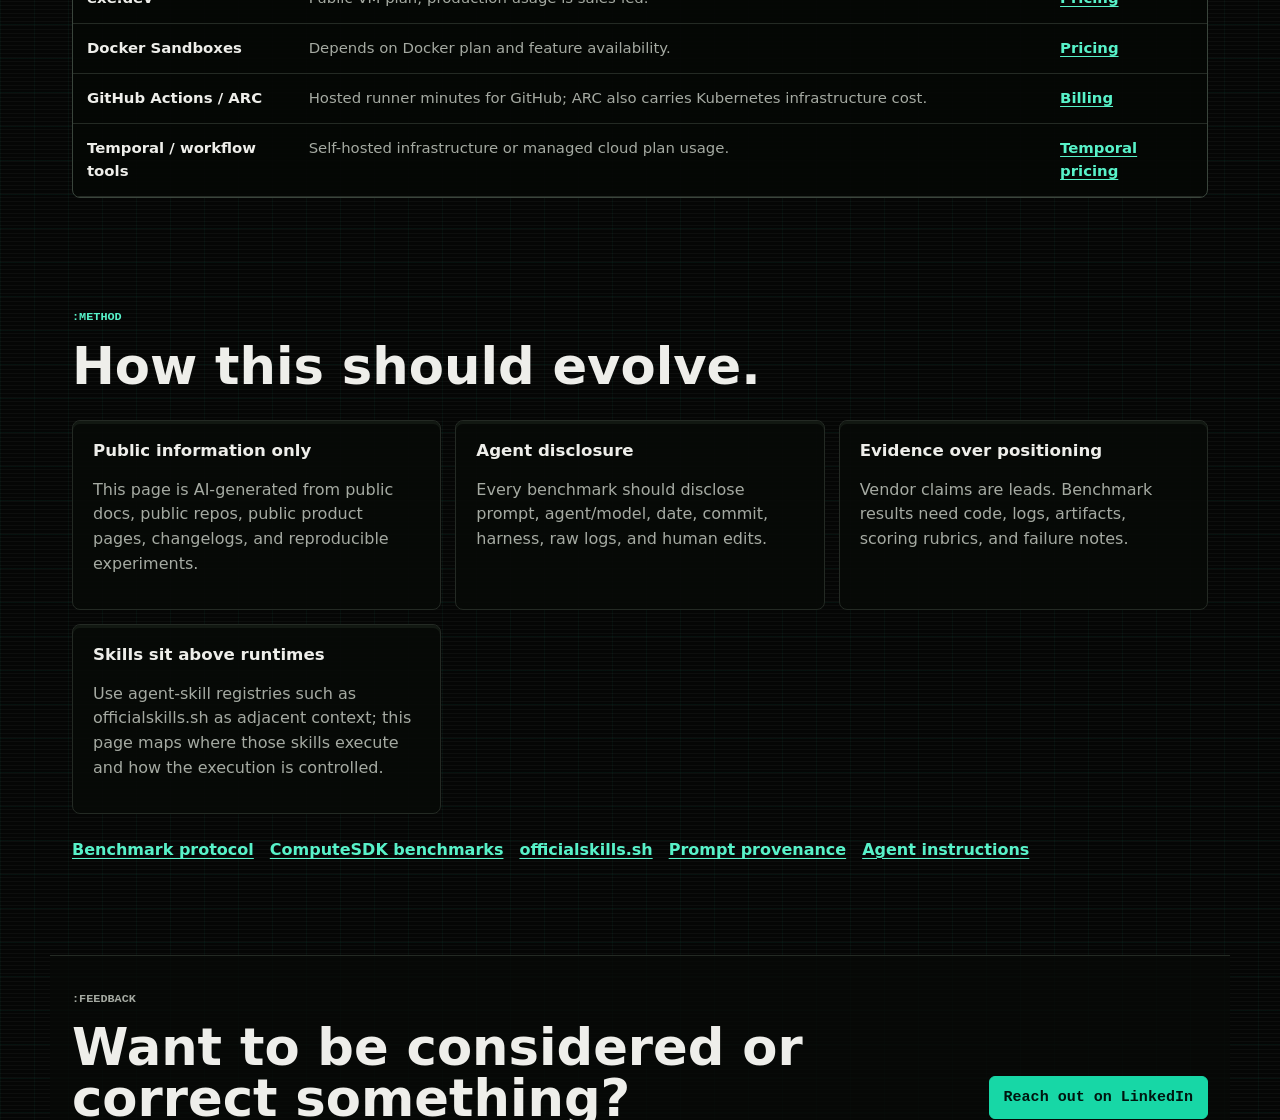
==== commit a20e0c16: "Link JSON-LD author to the shared Person entity The TechArticle author was an anonymous Person node," ====
--- a/index.html
+++ b/index.html
@@ -51,6 +51,7 @@
         "dateModified": "2026-05-16",
         "author": {
           "@type": "Person",
+          "@id": "https://yossieliaz.netlify.app/#person",
           "name": "Yossi Eliaz",
           "url": "https://yossieliaz.netlify.app/",
           "sameAs": ["https://github.com/zozo123", "https://www.linkedin.com/in/yossi-eliaz/"]
